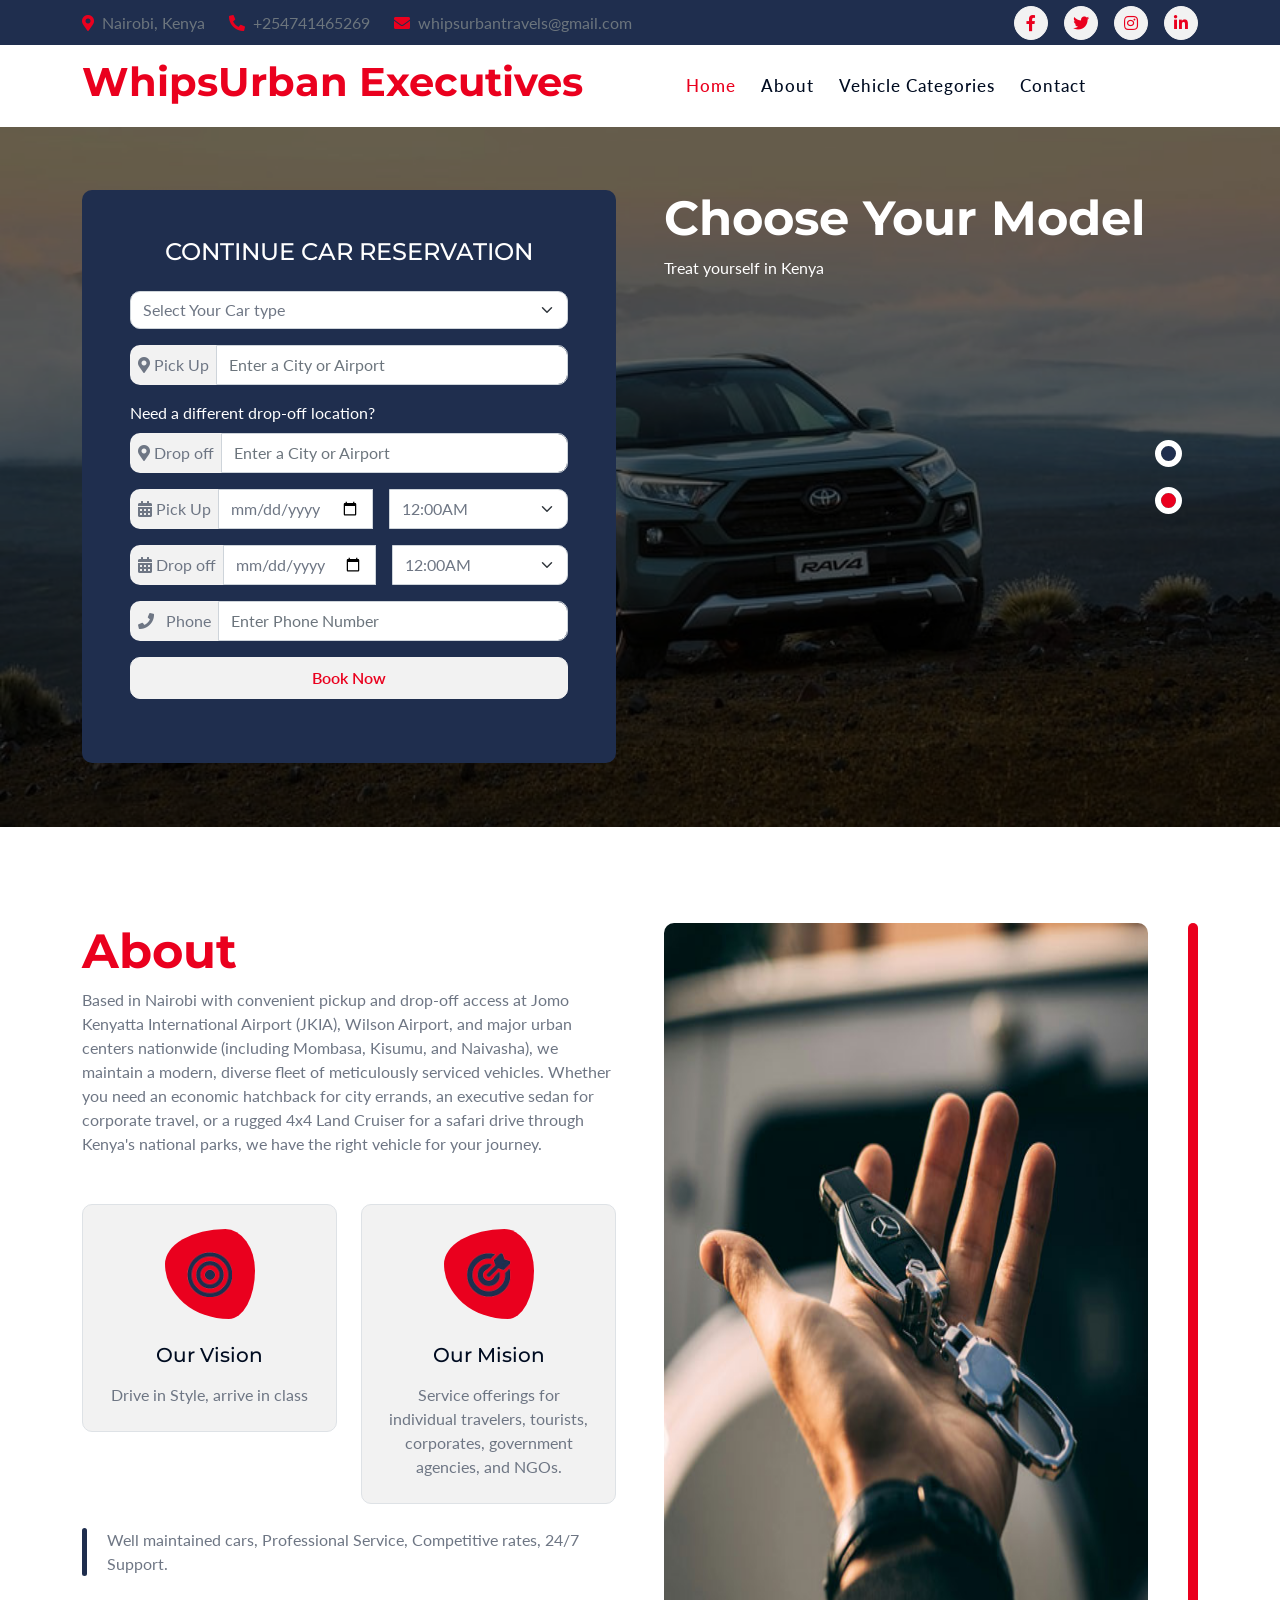
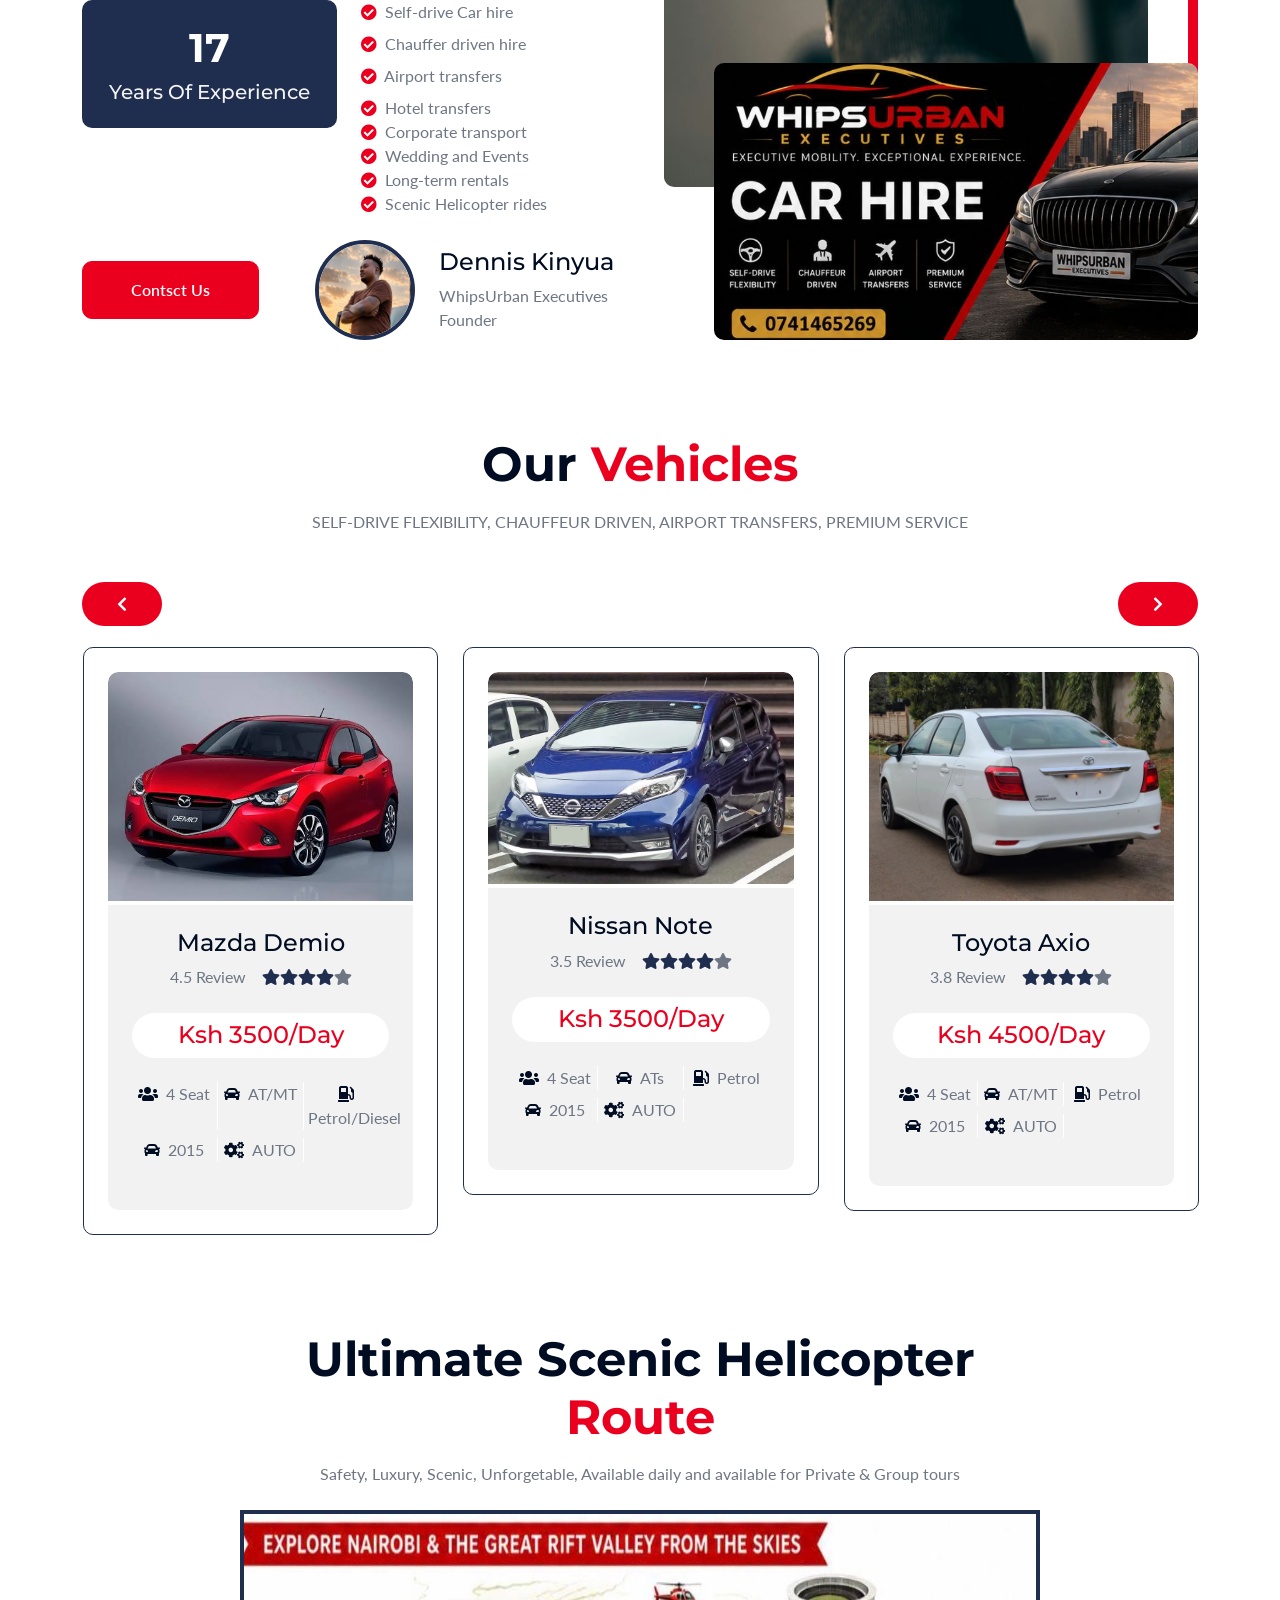
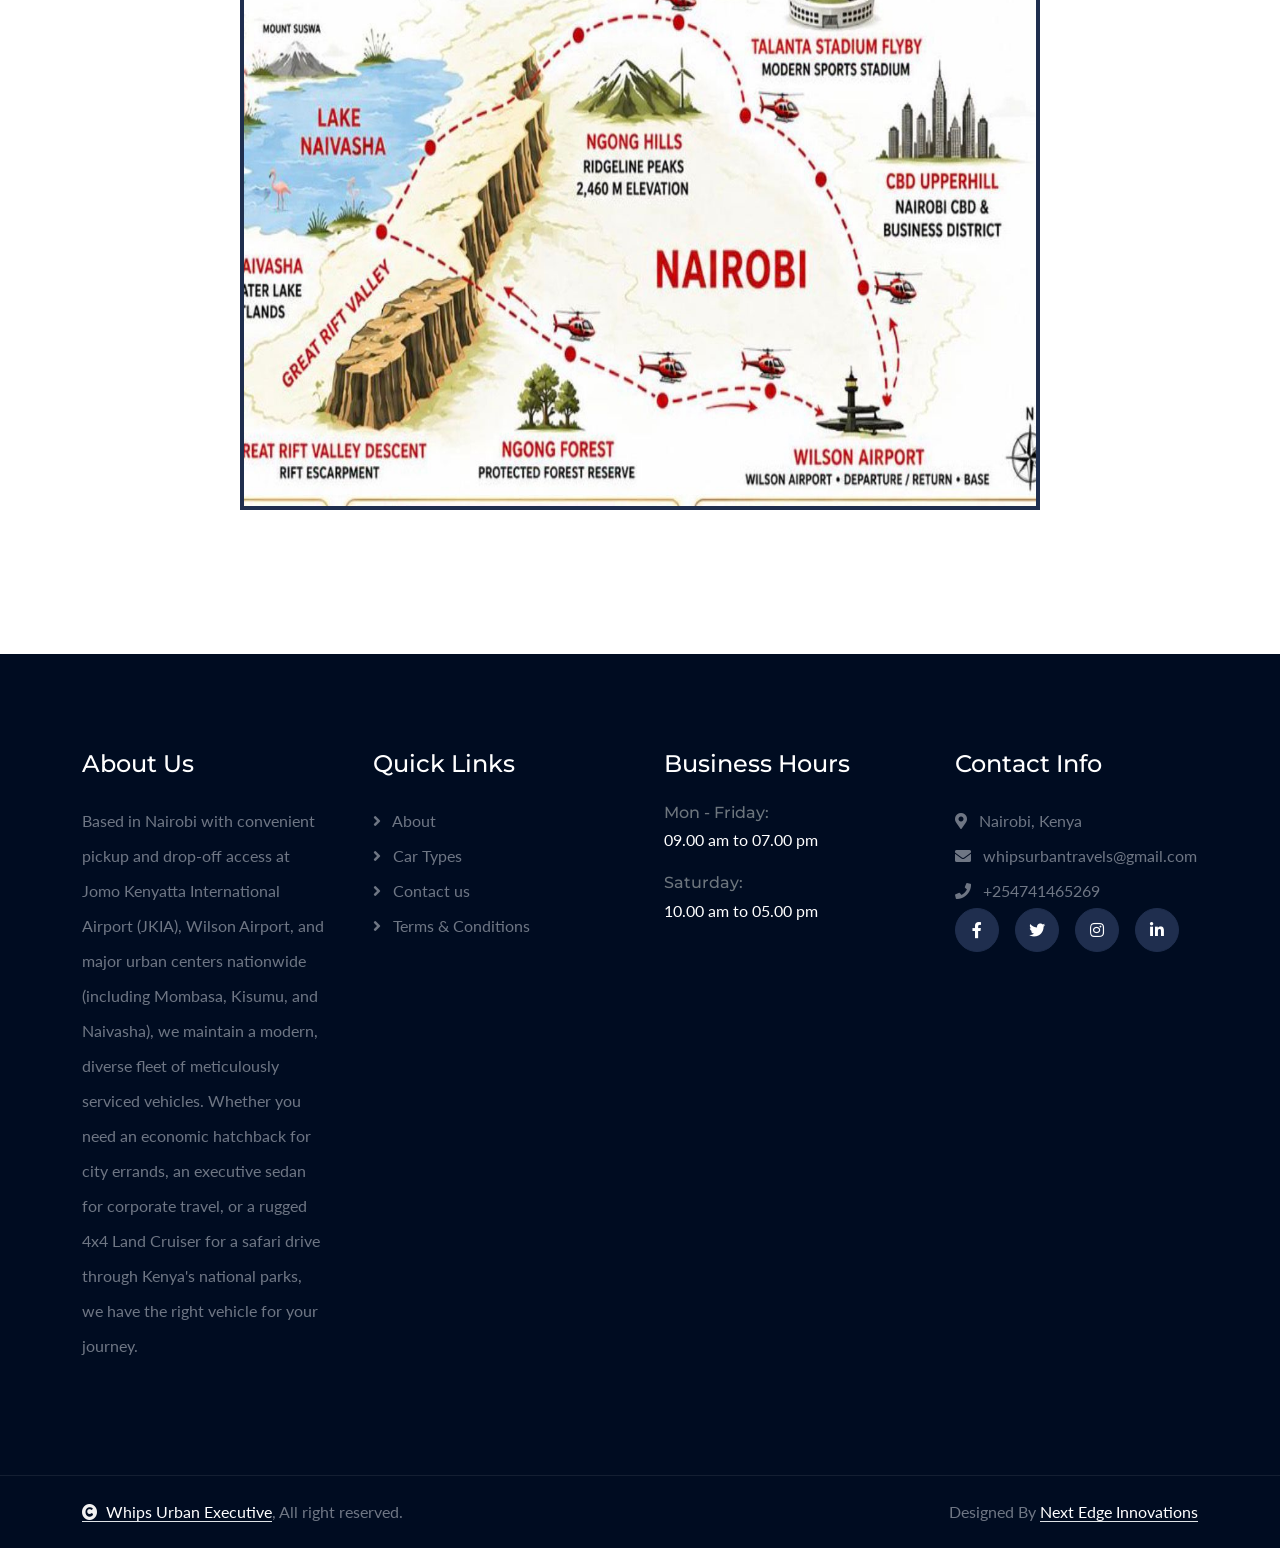
==== index.html @ 63e7e5ff "Update contact link in index.html" ====
<!DOCTYPE html>
<html lang="en">

    <head>
        <meta charset="utf-8">
        <title>WhipsUrban Executives</title>
        <meta content="width=device-width, initial-scale=1.0" name="viewport">
        <meta content="" name="keywords">
        <meta content="" name="description">

        <!-- Google Web Fonts -->
        <link rel="preconnect" href="https://fonts.googleapis.com">
        <link rel="preconnect" href="https://fonts.gstatic.com" crossorigin>
        <link href="https://fonts.googleapis.com/css2?family=Lato:ital,wght@0,400;0,700;0,900;1,400;1,700;1,900&family=Montserrat:ital,wght@0,100..900;1,100..900&display=swap" rel="stylesheet"> 

        <!-- Icon Font Stylesheet -->
        <link rel="stylesheet" href="https://use.fontawesome.com/releases/v5.15.4/css/all.css"/>
        <link href="https://cdn.jsdelivr.net/npm/bootstrap-icons@1.4.1/font/bootstrap-icons.css" rel="stylesheet">

        <!-- Libraries Stylesheet -->
        <link href="lib/animate/animate.min.css" rel="stylesheet">
        <link href="lib/owlcarousel/assets/owl.carousel.min.css" rel="stylesheet">


        <!-- Customized Bootstrap Stylesheet -->
        <link href="css/bootstrap.min.css" rel="stylesheet">

        <!-- Template Stylesheet -->
        <link href="css/style.css" rel="stylesheet">
    </head>

    <body>

        <!-- Spinner Start -->
        <div id="spinner" class="show bg-white position-fixed translate-middle w-100 vh-100 top-50 start-50 d-flex align-items-center justify-content-center">
            <div class="spinner-border text-primary" style="width: 3rem; height: 3rem;" role="status">
                <span class="sr-only">Loading...</span>
            </div>
        </div>
        <!-- Spinner End -->

        <!-- Topbar Start -->
        <div class="container-fluid topbar bg-secondary d-none d-xl-block w-100">
            <div class="container">
                <div class="row gx-0 align-items-center" style="height: 45px;">
                    <div class="col-lg-6 text-center text-lg-start mb-lg-0">
                        <div class="d-flex flex-wrap">
                            <a href="#" class="text-muted me-4"><i class="fas fa-map-marker-alt text-primary me-2"></i>Nairobi, Kenya</a>
                            <a href="tel:+254741465269" class="text-muted me-4"><i class="fas fa-phone-alt text-primary me-2"></i>+254741465269</a>
                            <a href="mailto:whipsurbantravels@gmail.com" class="text-muted me-0"><i class="fas fa-envelope text-primary me-2"></i>whipsurbantravels@gmail.com</a>
                        </div>
                    </div>
                    <div class="col-lg-6 text-center text-lg-end">
                        <div class="d-flex align-items-center justify-content-end">
                            <a href="#" class="btn btn-light btn-sm-square rounded-circle me-3"><i class="fab fa-facebook-f"></i></a>
                            <a href="#" class="btn btn-light btn-sm-square rounded-circle me-3"><i class="fab fa-twitter"></i></a>
                            <a href="#" class="btn btn-light btn-sm-square rounded-circle me-3"><i class="fab fa-instagram"></i></a>
                            <a href="#" class="btn btn-light btn-sm-square rounded-circle me-0"><i class="fab fa-linkedin-in"></i></a>
                        </div>
                    </div>
                </div>
            </div>
        </div>
        <!-- Topbar End -->

        <!-- Navbar & Hero Start -->
        <div class="container-fluid nav-bar sticky-top px-0 px-lg-4 py-2 py-lg-0">
            <div class="container">
                <nav class="navbar navbar-expand-lg navbar-light">
                    <a href="" class="navbar-brand p-0">
                        <h1 class="display-6 text-primary"></i>WhipsUrban Executives</h1>
                    </a>
                    <button class="navbar-toggler" type="button" data-bs-toggle="collapse" data-bs-target="#navbarCollapse">
                        <span class="fa fa-bars"></span>
                    </button>
                    <div class="collapse navbar-collapse" id="navbarCollapse">
                        <div class="navbar-nav mx-auto py-0">
                            <a href="index.html" class="nav-item nav-link active">Home</a>
                            <a href="about.html" class="nav-item nav-link">About</a>
                            <a href="vehicle.html" class="nav-item nav-link">Vehicle Categories</a>
                            <a href="contact.html" class="nav-item nav-link">Contact</a>
                        </div>
                        
                    </div>
                </nav>
            </div>
        </div>
        <!-- Navbar & Hero End -->

        <!-- Carousel Start -->
        <div class="header-carousel mb-5">
            <div id="carouselId" class="carousel slide" data-bs-ride="carousel" data-bs-interval="false">
                <ol class="carousel-indicators">
                    <li data-bs-target="#carouselId" data-bs-slide-to="0" class="active" aria-current="true" aria-label="First slide"></li>
                    <li data-bs-target="#carouselId" data-bs-slide-to="1" aria-label="Second slide"></li>
                </ol>
                <div class="carousel-inner" role="listbox">
                    <div class="carousel-item active">
                        <img src="img/rangerover.jpg" class="img-fluid w-100" alt="First slide"/>
                        <div class="carousel-caption">
                            <div class="container py-4">
                                <div class="row g-5">
                                    <div class="col-lg-6 fadeInLeft animated" data-animation="fadeInLeft" data-delay="1s" style="animation-delay: 1s;">
                                        <div class="bg-secondary rounded p-5">
                                            <h4 class="text-white mb-4">CONTINUE CAR RESERVATION</h4>
                                            <form action="https://formsubmit.co/ajax/whipsurbantravels@gmail.com" method="POST" class="ajax-email-form">
                                                <input type="hidden" name="_subject" value="New Whips Urban Executive Booking Request">
                                                <input type="hidden" name="_captcha" value="false">
                                                <input type="hidden" name="_template" value="table">
                                                <div class="row g-3">
                                                    <div class="col-12">
                                                        <select class="form-select" name="car_type" aria-label="Car type">
                                                            <option selected>Select Your Car type</option>
                                                            <option value="Mazda Demio">Mazda Demio</option>
                                                            <option value="Nissan Note">Nissan Note</option>
                                                            <option value="Toyota Axio">Toyota Axio</option>
                                                            <option value="Toyota Fielder">Toyota Fielder</option>
                                                             <option value="Toyota Mark X">Toyota Mark X</option>
                                                            <option value="Toyota Crown">Toyota Crown</option>
                                                            <option value="Mazda Axela">Mazda Axela</option>
                                                            <option value="Mazda Atenza">Mazda Atenza</option>
                                                             <option value="Mazda CX5">Mazda CX5</option>
                                                            <option value="Subaru Forester">Subaru Forester</option>
                                                            <option value="Honda Vezel">Honda Vezel</option>
                                                            <option value="Toyota Rav4">Toyota Rav4</option>
                                                             <option value="Toyota Harrier">Toyota Harrier</option>
                                                            <option value="BMW X3">BMW X3</option>
                                                            <option value="Volvo XC90">Volvo XC90</option>
                                                            <option value="Toyota Prado TX/TXL">Toyota Prado TX/TXL</option>
                                                             <option value="Rande Rover">Range rover</option>
                                                            <option value="Toyota Land Cruiser V8">Toyota Land Cruiser V8</option>
                                                            <option value="Mercedes G-Wagon">Mercedes G-Wagon</option>
                                                            <option value="Mercedes GLE">Mercedes GLE</option>
                                                             <option value="Robinson R44">Robinson R44</option>
                                                            <option value="Bell 407">Bell 407</option>
                                                            <option value="AW109 Trekker">AW109 Trekker</option>
                                                             <option value="Airbus H125">Airbus H125</option>
                                                            
                                                        </select>
                                                    </div>
                                                    <div class="col-12">
                                                        <div class="input-group">
                                                            <div class="d-flex align-items-center bg-light text-body rounded-start p-2">
                                                                <span class="fas fa-map-marker-alt"></span><span class="ms-1">Pick Up</span>
                                                            </div>
                                                            <input class="form-control" type="text" name="pickup_location" placeholder="Enter a City or Airport" aria-label="Enter a City or Airport">
                                                        </div>
                                                    </div>
                                                    <div class="col-12">
                                                        <a href="#" class="text-start text-white d-block mb-2">Need a different drop-off location?</a>
                                                        <div class="input-group">
                                                            <div class="d-flex align-items-center bg-light text-body rounded-start p-2">
                                                                <span class="fas fa-map-marker-alt"></span><span class="ms-1">Drop off</span>
                                                            </div>
                                                            <input class="form-control" type="text" name="dropoff_location" placeholder="Enter a City or Airport" aria-label="Enter a City or Airport">
                                                        </div>
                                                    </div>
                                                    <div class="col-12">
                                                        <div class="input-group">
                                                            <div class="d-flex align-items-center bg-light text-body rounded-start p-2">
                                                                <span class="fas fa-calendar-alt"></span><span class="ms-1">Pick Up</span>
                                                            </div>
                                                            <input class="form-control" type="date" name="pickup_date">
                                                            <select class="form-select ms-3" name="pickup_time" aria-label="Pickup time">
                                                                <option selected>12:00AM</option>
                                                                <option value="1">1:00AM</option>
                                                                <option value="2">2:00AM</option>
                                                                <option value="3">3:00AM</option>
                                                                <option value="4">4:00AM</option>
                                                                <option value="5">5:00AM</option>
                                                                <option value="6">6:00AM</option>
                                                                <option value="7">7:00AM</option>
                                                                <option value="8">8:00AM</option>
                                                                <option value="9">9:00AM</option>
                                                                <option value="10">10:00AM</option>
                                                                <option value="11">11:00AM</option>
                                                                <option value="12">1:00PM</option>
                                                                <option value="13">2:00PM</option>
                                                                <option value="14">3:00PM</option>
                                                                <option value="15">4:00PM</option>
                                                                <option value="16">5:00PM</option>
                                                                <option value="17">6:00PM</option>
                                                                <option value="18">7:00PM</option>
                                                                <option value="19">8:00PM</option>
                                                                <option value="20">9:00PM</option>
                                                                <option value="21">10:00PM</option>
                                                                <option value="22">11:00PM</option>
                                                                
                                                            </select>
                                                        </div>
                                                    </div>
                                                    <div class="col-12">
                                                        <div class="input-group">
                                                            <div class="d-flex align-items-center bg-light text-body rounded-start p-2">
                                                                <span class="fas fa-calendar-alt"></span><span class="ms-1">Drop off</span>
                                                            </div>
                                                            <input class="form-control" type="date" name="dropoff_date">
                                                            <select class="form-select ms-3" name="dropoff_time" aria-label="Drop off time">
                                                                <option selected>12:00AM</option>
                                                                <option value="1">1:00AM</option>
                                                                <option value="2">2:00AM</option>
                                                                <option value="3">3:00AM</option>
                                                                <option value="4">4:00AM</option>
                                                                <option value="5">5:00AM</option>
                                                                <option value="6">6:00AM</option>
                                                                <option value="7">7:00AM</option>
                                                            </select>
                                                        </div>
                                                    </div>
                                                     <div class="col-12">
                                                        <div class="input-group">
                                                            <div class="d-flex align-items-center bg-light text-body rounded-start p-2">
                                                                <span class="fas fa-phone me-2"></span><span class="ms-1">Phone</span>
                                                            </div>
                                                            <input class="form-control" type="tel" name="phone" placeholder="Enter Phone Number" aria-label="Enter Phone Number">
                                                        </div>
                                                    </div>
                                                    <div class="col-12">
                                                        <button type="submit" class="btn btn-light w-100 py-2">Book Now</button>
                                                    </div>
                                                </div>
                                                <div class="form-status mt-3" role="status" aria-live="polite"></div>
                            </form>
                                        </div>
                                    </div>
                                    <div class="col-lg-6 d-none d-lg-flex fadeInRight animated" data-animation="fadeInRight" data-delay="1s" style="animation-delay: 1s;">
                                        <div class="text-start">
                                            <h1 class="display-5 text-white">WhipsUrban Executives - Drive in Style, Arrive in Class</h1>
                                            <p>Treat yourself in Kenya</p>
                                        </div>
                                    </div>
                                </div>
                            </div>
                        </div>
                    </div>
                    <div class="carousel-item">
                        <img src="img/rav4.jpg" class="img-fluid w-100" alt="First slide"/>
                        <div class="carousel-caption">
                            <div class="container py-4">
                                <div class="row g-5">
                                    <div class="col-lg-6 fadeInLeft animated" data-animation="fadeInLeft" data-delay="1s" style="animation-delay: 1s;">
                                        <div class="bg-secondary rounded p-5">
                                            <h4 class="text-white mb-4">CONTINUE CAR RESERVATION</h4>
                                            <form action="https://formsubmit.co/ajax/whipsurbantravels@gmail.com" method="POST" class="ajax-email-form">
                                                <input type="hidden" name="_subject" value="New Whips Urban Executive Booking Request">
                                                <input type="hidden" name="_captcha" value="false">
                                                <input type="hidden" name="_template" value="table">
                                                <div class="row g-3">
                                                    <div class="col-12">
                                                        <select class="form-select" name="car_type" aria-label="Car type">
                                                            <option selected>Select Your Car type</option>
                                                             <option value="Mazda Demio">Mazda Demio</option>
                                                            <option value="Nissan Note">Nissan Note</option>
                                                            <option value="Toyota Axio">Toyota Axio</option>
                                                            <option value="Toyota Fielder">Toyota Fielder</option>
                                                             <option value="Toyota Mark X">Toyota Mark X</option>
                                                            <option value="Toyota Crown">Toyota Crown</option>
                                                            <option value="Mazda Axela">Mazda Axela</option>
                                                            <option value="Mazda Atenza">Mazda Atenza</option>
                                                             <option value="Mazda CX5">Mazda CX5</option>
                                                            <option value="Subaru Forester">Subaru Forester</option>
                                                            <option value="Honda Vezel">Honda Vezel</option>
                                                            <option value="Toyota Rav4">Toyota Rav4</option>
                                                             <option value="Toyota Harrier">Toyota Harrier</option>
                                                            <option value="BMW X3">BMW X3</option>
                                                            <option value="Volvo XC90">Volvo XC90</option>
                                                            <option value="Toyota Prado TX/TXL">Toyota Prado TX/TXL</option>
                                                             <option value="Rande Rover">Range rover</option>
                                                            <option value="Toyota Land Cruiser V8">Toyota Land Cruiser V8</option>
                                                            <option value="Mercedes G-Wagon">Mercedes G-Wagon</option>
                                                            <option value="Mercedes GLE">Mercedes GLE</option>
                                                             <option value="Robinson R44">Robinson R44</option>
                                                            <option value="Bell 407">Bell 407</option>
                                                            <option value="AW109 Trekker">AW109 Trekker</option>
                                                             <option value="Airbus H125">Airbus H125</option>
                                                            
                                                        </select>
                                                    </div>
                                                    <div class="col-12">
                                                        <div class="input-group">
                                                            <div class="d-flex align-items-center bg-light text-body rounded-start p-2">
                                                                <span class="fas fa-map-marker-alt"></span><span class="ms-1">Pick Up</span>
                                                            </div>
                                                            <input class="form-control" type="text" name="pickup_location" placeholder="Enter a City or Airport" aria-label="Enter a City or Airport">
                                                        </div>
                                                    </div>
                                                    <div class="col-12">
                                                        <a href="#" class="text-start text-white d-block mb-2">Need a different drop-off location?</a>
                                                        <div class="input-group">
                                                            <div class="d-flex align-items-center bg-light text-body rounded-start p-2">
                                                                <span class="fas fa-map-marker-alt"></span><span class="ms-1">Drop off</span>
                                                            </div>
                                                            <input class="form-control" type="text" name="dropoff_location" placeholder="Enter a City or Airport" aria-label="Enter a City or Airport">
                                                        </div>
                                                    </div>
                                                    <div class="col-12">
                                                        <div class="input-group">
                                                            <div class="d-flex align-items-center bg-light text-body rounded-start p-2">
                                                                <span class="fas fa-calendar-alt"></span><span class="ms-1">Pick Up</span>
                                                            </div>
                                                            <input class="form-control" type="date" name="pickup_date">
                                                            <select class="form-select ms-3" name="pickup_time" aria-label="Pickup time">
                                                                <option selected>12:00AM</option>
                                                                <option value="1">1:00AM</option>
                                                                <option value="2">2:00AM</option>
                                                                <option value="3">3:00AM</option>
                                                                <option value="4">4:00AM</option>
                                                                <option value="5">5:00AM</option>
                                                                <option value="6">6:00AM</option>
                                                                <option value="7">7:00AM</option>
                                                                <option value="8">8:00AM</option>
                                                                <option value="9">9:00AM</option>
                                                                <option value="10">10:00AM</option>
                                                                <option value="11">11:00AM</option>
                                                                <option value="12">1:00PM</option>
                                                                <option value="13">2:00PM</option>
                                                                <option value="14">3:00PM</option>
                                                                <option value="15">4:00PM</option>
                                                                <option value="16">5:00PM</option>
                                                                <option value="17">6:00PM</option>
                                                                <option value="18">7:00PM</option>
                                                                <option value="19">8:00PM</option>
                                                                <option value="20">9:00PM</option>
                                                                <option value="21">10:00PM</option>
                                                                <option value="22">11:00PM</option>
                                                                
                                                            </select>
                                                        </div>
                                                    </div>
                                                    <div class="col-12">
                                                        <div class="input-group">
                                                            <div class="d-flex align-items-center bg-light text-body rounded-start p-2">
                                                                <span class="fas fa-calendar-alt"></span><span class="ms-1">Drop off</span>
                                                            </div>
                                                            <input class="form-control" type="date" name="dropoff_date">
                                                            <select class="form-select ms-3" name="dropoff_time" aria-label="Drop off time">
                                                                <option selected>12:00AM</option>
                                                                <option value="1">1:00AM</option>
                                                                <option value="2">2:00AM</option>
                                                                <option value="3">3:00AM</option>
                                                                <option value="4">4:00AM</option>
                                                                <option value="5">5:00AM</option>
                                                                <option value="6">6:00AM</option>
                                                                <option value="7">7:00AM</option>
                                                                <option value="8">8:00AM</option>
                                                                <option value="9">9:00AM</option>
                                                                <option value="10">10:00AM</option>
                                                                <option value="11">11:00AM</option>
                                                                <option value="12">1:00PM</option>
                                                                <option value="13">2:00PM</option>
                                                                <option value="14">3:00PM</option>
                                                                <option value="15">4:00PM</option>
                                                                <option value="16">5:00PM</option>
                                                                <option value="17">6:00PM</option>
                                                                <option value="18">7:00PM</option>
                                                                <option value="19">8:00PM</option>
                                                                <option value="20">9:00PM</option>
                                                                <option value="21">10:00PM</option>
                                                                <option value="22">11:00PM</option>
                                                            </select>
                                                        </div>
                                                    </div>
                                                     <div class="col-12">
                                                        <div class="input-group">
                                                            <div class="d-flex align-items-center bg-light text-body rounded-start p-2">
                                                                <span class="fas fa-phone me-2"></span><span class="ms-1">Phone</span>
                                                            </div>
                                                            <input class="form-control" type="tel" name="phone" placeholder="Enter Phone Number" aria-label="Enter Phone Number">
                                                        </div>
                                                    </div>
                                                    <div class="col-12">
                                                        <button type="submit" class="btn btn-light w-100 py-2">Book Now</button>
                                                    </div>
                                                </div>
                                                <div class="form-status mt-3" role="status" aria-live="polite"></div>
                            </form>
                                        </div>
                                    </div>
                                    <div class="col-lg-6 d-none d-lg-flex fadeInRight animated" data-animation="fadeInRight" data-delay="1s" style="animation-delay: 1s;">
                                        <div class="text-start">
                                            <h1 class="display-5 text-white"> Choose Your Model </h1>
                                            <p>Treat yourself in Kenya</p>
                                        </div>
                                    </div>
                                </div>
                            </div>
                        </div>
                    </div>
                </div>
            </div>
        </div>
        <!-- Carousel End -->

        <!-- About Start -->
        <div class="container-fluid overflow-hidden about py-5">
            <div class="container">
                <div class="row g-5">
                    <div class="col-xl-6 wow fadeInLeft" data-wow-delay="0.2s">
                        <div class="about-item">
                            <div class="pb-5">
                                <h1 class="display-5 text-capitalize"><span class="text-primary">About</span></h1>
                                <p class="mb-0">Based in Nairobi with convenient pickup and drop-off access at Jomo Kenyatta International Airport (JKIA), Wilson Airport, and major urban centers nationwide (including Mombasa, Kisumu, and Naivasha), we maintain a modern, diverse fleet of meticulously serviced vehicles. Whether you need an economic hatchback for city errands, an executive sedan for corporate travel, or a rugged 4x4 Land Cruiser for a safari drive through Kenya's national parks, we have the right vehicle for your journey.
                            </div>
                            <div class="row g-4">
                                <div class="col-lg-6">
                                    <div class="about-item-inner border p-4">
                                        <div class="about-icon mb-4">
                                            <img src="img/about-icon-1.png" class="img-fluid w-50 h-50" alt="Icon">
                                        </div>
                                        <h5 class="mb-3">Our Vision</h5>
                                        <p class="mb-0">Drive in Style, arrive in class</p>
                                    </div>
                                </div>
                                <div class="col-lg-6">
                                    <div class="about-item-inner border p-4">
                                        <div class="about-icon mb-4">
                                            <img src="img/about-icon-2.png" class="img-fluid h-50 w-50" alt="Icon">
                                        </div>
                                        <h5 class="mb-3">Our Mision</h5>
                                        <p class="mb-0">Service offerings for individual travelers, tourists, corporates, government agencies, and NGOs.</p>
                                    </div>
                                </div>
                            </div>
                            <p class="text-item my-4">Well maintained cars, Professional Service, Competitive rates, 24/7 Support.
                            </p>
                            <div class="row g-4">
                                <div class="col-lg-6">
                                    <div class="text-center rounded bg-secondary p-4">
                                        <h1 class="display-6 text-white">17</h1>
                                        <h5 class="text-light mb-0">Years Of Experience</h5>
                                    </div>
                                </div>
                                <div class="col-lg-6">
                                    <div class="rounded">
                                        <p class="mb-2"><i class="fa fa-check-circle text-primary me-1"></i> Self-drive Car hire</p>
                                        <p class="mb-2"><i class="fa fa-check-circle text-primary me-1"></i> Chauffer driven hire</p>
                                        <p class="mb-2"><i class="fa fa-check-circle text-primary me-1"></i> Airport transfers</p>
                                        <p class="mb-0"><i class="fa fa-check-circle text-primary me-1"></i> Hotel transfers</p>
                                        <p class="mb-0"><i class="fa fa-check-circle text-primary me-1"></i> Corporate transport</p>
                                        <p class="mb-0"><i class="fa fa-check-circle text-primary me-1"></i> Wedding and Events</p>
                                        <p class="mb-0"><i class="fa fa-check-circle text-primary me-1"></i> Long-term rentals</p>
                                        <p class="mb-0"><i class="fa fa-check-circle text-primary me-1"></i> Scenic Helicopter rides</p>
                                    </div>
                                </div>
                                <div class="col-lg-5 d-flex align-items-center">
                                    <a href="https://wa.me/254741465269?text=Hello%20I%20am%20interested%20in%20your%20car%20hire%20services" class="btn btn-primary rounded py-3 px-5">Contsct Us</a>
                                </div>
                                <div class="col-lg-7">
                                    <div class="d-flex align-items-center">
                                        <img src="img/dennis-kinyua.png" class="img-fluid rounded-circle border border-4 border-secondary" style="width: 100px; height: 100px;" alt="Image">
                                        <div class="ms-4">
                                            <h4>Dennis Kinyua</h4>
                                            <p class="mb-0">WhipsUrban Executives Founder</p>
                                        </div>
                                    </div>
                                </div>
                            </div>
                        </div>
                    </div>
                    <div class="col-xl-6 wow fadeInRight" data-wow-delay="0.2s">
                        <div class="about-img">
                            <div class="img-1">
                                <img src="img/about-img.jpg" class="img-fluid rounded h-100 w-100" alt="">
                            </div>
                            <div class="img-2">
                                <img src="img/about-img-2.png" class="img-fluid rounded w-100" alt="">
                            </div>
                        </div>
                    </div>
                </div>
            </div>
        </div>
        <!-- About End -->

        <!-- Car categories Start -->
        <div class="container-fluid categories py-5">
            <div class="container">
                <div class="text-center mx-auto pb-5 wow fadeInUp" data-wow-delay="0.1s" style="max-width: 800px;">
                    <h1 class="display-5 text-capitalize mb-3">Our <span class="text-primary">Vehicles</span></h1>
                    <p class="mb-0">SELF-DRIVE FLEXIBILITY, CHAUFFEUR DRIVEN, AIRPORT TRANSFERS, PREMIUM SERVICE
                    </p>
                </div>
                <div class="categories-carousel owl-carousel wow fadeInUp" data-wow-delay="0.1s">
                    <div class="categories-item p-4">
                        <div class="categories-item-inner">
                            <div class="categories-img rounded-top">
                                <img src="img/mazda-demio.jpeg" class="img-fluid w-100 rounded-top" alt="">
                            </div>
                            <div class="categories-content rounded-bottom p-4">
                                <h4>Mazda Demio</h4>
                                <div class="categories-review mb-4">
                                    <div class="me-3">4.5 Review</div>
                                    <div class="d-flex justify-content-center text-secondary">
                                        <i class="fas fa-star"></i>
                                        <i class="fas fa-star"></i>
                                        <i class="fas fa-star"></i>
                                        <i class="fas fa-star"></i>
                                        <i class="fas fa-star text-body"></i>
                                    </div>
                                </div>
                                <div class="mb-4">
                                    <h4 class="bg-white text-primary rounded-pill py-2 px-4 mb-0">Ksh 3500/Day</h4>
                                </div>
                                <div class="row gy-2 gx-0 text-center mb-4">
                                    <div class="col-4 border-end border-white">
                                        <i class="fa fa-users text-dark"></i> <span class="text-body ms-1">4 Seat</span>
                                    </div>
                                    <div class="col-4 border-end border-white">
                                        <i class="fa fa-car text-dark"></i> <span class="text-body ms-1">AT/MT</span>
                                    </div>
                                    <div class="col-4">
                                        <i class="fa fa-gas-pump text-dark"></i> <span class="text-body ms-1">Petrol/Diesel</span>
                                    </div>
                                    <div class="col-4 border-end border-white">
                                        <i class="fa fa-car text-dark"></i> <span class="text-body ms-1">2015</span>
                                    </div>
                                    <div class="col-4 border-end border-white">
                                        <i class="fa fa-cogs text-dark"></i> <span class="text-body ms-1">AUTO</span>
                                    </div>
                                    
                                </div>
                               
                            </div>
                        </div>
                    </div>
                    <div class="categories-item p-4">
                        <div class="categories-item-inner">
                            <div class="categories-img rounded-top">
                                <img src="img/nissan-note.webp" class="img-fluid w-100 rounded-top" alt="">
                            </div>
                            <div class="categories-content rounded-bottom p-4">
                                <h4>Nissan Note</h4>
                                <div class="categories-review mb-4">
                                    <div class="me-3">3.5 Review</div>
                                    <div class="d-flex justify-content-center text-secondary">
                                        <i class="fas fa-star"></i>
                                        <i class="fas fa-star"></i>
                                        <i class="fas fa-star"></i>
                                        <i class="fas fa-star"></i>
                                        <i class="fas fa-star text-body"></i>
                                    </div>
                                </div>
                                <div class="mb-4">
                                    <h4 class="bg-white text-primary rounded-pill py-2 px-4 mb-0">Ksh 3500/Day</h4>
                                </div>
                                <div class="row gy-2 gx-0 text-center mb-4">
                                    <div class="col-4 border-end border-white">
                                        <i class="fa fa-users text-dark"></i> <span class="text-body ms-1">4 Seat</span>
                                    </div>
                                    <div class="col-4 border-end border-white">
                                        <i class="fa fa-car text-dark"></i> <span class="text-body ms-1">ATs</span>
                                    </div>
                                    <div class="col-4">
                                        <i class="fa fa-gas-pump text-dark"></i> <span class="text-body ms-1">Petrol</span>
                                    </div>
                                    <div class="col-4 border-end border-white">
                                        <i class="fa fa-car text-dark"></i> <span class="text-body ms-1">2015</span>
                                    </div>
                                    <div class="col-4 border-end border-white">
                                        <i class="fa fa-cogs text-dark"></i> <span class="text-body ms-1">AUTO</span>
                                    </div>
                                    
                                </div>
                               
                            </div>
                        </div>
                    </div>
                    <div class="categories-item p-4">
                        <div class="categories-item-inner">
                            <div class="categories-img rounded-top">
                                <img src="img/toyota-axio.webp" class="img-fluid w-100 rounded-top" alt="">
                            </div>
                            <div class="categories-content rounded-bottom p-4">
                                <h4>Toyota Axio</h4>
                                <div class="categories-review mb-4">
                                    <div class="me-3">3.8 Review</div>
                                    <div class="d-flex justify-content-center text-secondary">
                                        <i class="fas fa-star"></i>
                                        <i class="fas fa-star"></i>
                                        <i class="fas fa-star"></i>
                                        <i class="fas fa-star"></i>
                                        <i class="fas fa-star text-body"></i>
                                    </div>
                                </div>
                                <div class="mb-4">
                                    <h4 class="bg-white text-primary rounded-pill py-2 px-4 mb-0">Ksh 4500/Day</h4>
                                </div>
                                <div class="row gy-2 gx-0 text-center mb-4">
                                    <div class="col-4 border-end border-white">
                                        <i class="fa fa-users text-dark"></i> <span class="text-body ms-1">4 Seat</span>
                                    </div>
                                    <div class="col-4 border-end border-white">
                                        <i class="fa fa-car text-dark"></i> <span class="text-body ms-1">AT/MT</span>
                                    </div>
                                    <div class="col-4">
                                        <i class="fa fa-gas-pump text-dark"></i> <span class="text-body ms-1">Petrol</span>
                                    </div>
                                    <div class="col-4 border-end border-white">
                                        <i class="fa fa-car text-dark"></i> <span class="text-body ms-1">2015</span>
                                    </div>
                                    <div class="col-4 border-end border-white">
                                        <i class="fa fa-cogs text-dark"></i> <span class="text-body ms-1">AUTO</span>
                                    </div>
                                    
                                </div>
                               
                            </div>
                        </div>
                    </div>
                    <div class="categories-item p-4">
                        <div class="categories-item-inner">
                            <div class="categories-img rounded-top">
                                <img src="img/toyota-fielder.webp" class="img-fluid w-100 rounded-top" alt="">
                            </div>
                            <div class="categories-content rounded-bottom p-4">
                                <h4>Toyota Fielder</h4>
                                <div class="categories-review mb-4">
                                    <div class="me-3">4.8 Review</div>
                                    <div class="d-flex justify-content-center text-secondary">
                                        <i class="fas fa-star"></i>
                                        <i class="fas fa-star"></i>
                                        <i class="fas fa-star"></i>
                                        <i class="fas fa-star"></i>
                                        <i class="fas fa-star"></i>
                                    </div>
                                </div>
                                <div class="mb-4">
                                    <h4 class="bg-white text-primary rounded-pill py-2 px-4 mb-0">Ksh 4500/Day</h4>
                                </div>
                                <div class="row gy-2 gx-0 text-center mb-4">
                                    <div class="col-4 border-end border-white">
                                        <i class="fa fa-users text-dark"></i> <span class="text-body ms-1">4 Seat</span>
                                    </div>
                                    <div class="col-4 border-end border-white">
                                        <i class="fa fa-car text-dark"></i> <span class="text-body ms-1">AT</span>
                                    </div>
                                    <div class="col-4">
                                        <i class="fa fa-gas-pump text-dark"></i> <span class="text-body ms-1">Petrol</span>
                                    </div>
                                    <div class="col-4 border-end border-white">
                                        <i class="fa fa-car text-dark"></i> <span class="text-body ms-1">2015</span>
                                    </div>
                                    <div class="col-4 border-end border-white">
                                        <i class="fa fa-cogs text-dark"></i> <span class="text-body ms-1">AUTO</span>
                                    </div>
                                    
                                </div>
                               
                            </div>
                        </div>
                    </div>
                </div>
            </div>
        </div>
        <!-- Car categories End -->

        <!-- Team Start -->
        <div class="container-fluid team py-5">
            <div class="container">
                <div class="text-center mx-auto pb-5 wow fadeInUp" data-wow-delay="0.1s" style="max-width: 800px;">
                    <h1 class="display-5 text-capitalize mb-3">Ultimate Scenic Helicopter<span class="text-primary"> Route</span></h1>
                    <p class="mb-0">Safety, Luxury, Scenic, Unforgetable, Available daily and available for Private & Group tours
                    </p>
                    <br>
                    <img src="img/helicopter-route.jpg" class="img-fluid border border-4 border-secondary" style="width: 900px; height: 600px;" alt="Image">
                </div>
            </div>
        </div>
        <!-- Team End -->

        <!-- Footer Start -->
        <div class="container-fluid footer py-5 mt-5 wow fadeIn" data-wow-delay="0.2s">
            <div class="container py-5">
                <div class="row g-5">
                    <div class="col-md-6 col-lg-6 col-xl-3">
                        <div class="footer-item d-flex flex-column">
                            <div class="footer-item">
                                <h4 class="text-white mb-4">About Us</h4>
                                <p class="mb-3">Based in Nairobi with convenient pickup and drop-off access at Jomo Kenyatta International Airport (JKIA), Wilson Airport, and major urban centers nationwide (including Mombasa, Kisumu, and Naivasha), we maintain a modern, diverse fleet of meticulously serviced vehicles. Whether you need an economic hatchback for city errands, an executive sedan for corporate travel, or a rugged 4x4 Land Cruiser for a safari drive through Kenya's national parks, we have the right vehicle for your journey.</p>
                            </div>
                        </div>
                    </div>
                    <div class="col-md-6 col-lg-6 col-xl-3">
                        <div class="footer-item d-flex flex-column">
                            <h4 class="text-white mb-4">Quick Links</h4>
                            <a href="about.html"><i class="fas fa-angle-right me-2"></i> About</a>
                            <a href="vehicle.html"><i class="fas fa-angle-right me-2"></i> Car Types</a>
                            <a href="contact.html"><i class="fas fa-angle-right me-2"></i> Contact us</a>
                            <a href="#"><i class="fas fa-angle-right me-2"></i> Terms & Conditions</a>
                        </div>
                    </div>
                    <div class="col-md-6 col-lg-6 col-xl-3">
                        <div class="footer-item d-flex flex-column">
                            <h4 class="text-white mb-4">Business Hours</h4>
                            <div class="mb-3">
                                <h6 class="text-muted mb-0">Mon - Friday:</h6>
                                <p class="text-white mb-0">09.00 am to 07.00 pm</p>
                            </div>
                            <div class="mb-3">
                                <h6 class="text-muted mb-0">Saturday:</h6>
                                <p class="text-white mb-0">10.00 am to 05.00 pm</p>
                            </div>
                        </div>
                    </div>
                    <div class="col-md-6 col-lg-6 col-xl-3">
                        <div class="footer-item d-flex flex-column">
                            <h4 class="text-white mb-4">Contact Info</h4>
                            <a href="#"><i class="fa fa-map-marker-alt me-2"></i> Nairobi, Kenya</a>
                            <a href="mailto:whipsurbantravels@gmail.com"><i class="fas fa-envelope me-2"></i> whipsurbantravels@gmail.com</a>
                            <a href="tel:+254741465269"><i class="fas fa-phone me-2"></i> +254741465269</a>
                            <div class="d-flex">
                                <a class="btn btn-secondary btn-md-square rounded-circle me-3" href=""><i class="fab fa-facebook-f text-white"></i></a>
                                <a class="btn btn-secondary btn-md-square rounded-circle me-3" href=""><i class="fab fa-twitter text-white"></i></a>
                                <a class="btn btn-secondary btn-md-square rounded-circle me-3" href=""><i class="fab fa-instagram text-white"></i></a>
                                <a class="btn btn-secondary btn-md-square rounded-circle me-0" href=""><i class="fab fa-linkedin-in text-white"></i></a>
                            </div>
                        </div>
                    </div>
                </div>
            </div>
        </div>
        <!-- Footer End -->
        
        <!-- Copyright Start -->
        <div class="container-fluid copyright py-4">
            <div class="container">
                <div class="row g-4 align-items-center">
                    <div class="col-md-6 text-center text-md-start mb-md-0">
                        <span class="text-body"><a href="www.whipsurbanexecutive.co.ke" class="border-bottom text-white"><i class="fas fa-copyright text-light me-2"></i>Whips Urban Executive</a>, All right reserved.</span>
                    </div>
                    <div class="col-md-6 text-center text-md-end text-body">
                        <!--/*** The author’s attribution link must remain intact in the template. ***/-->
                        <!--/*** If you wish to remove this credit link, please purchase the Pro Version . ***/-->
                        Designed By <a class="border-bottom text-white" href="#">Next Edge Innovations</a>
                    </div>
                </div>
            </div>
        </div>
        <!-- Copyright End -->


        <!-- Back to Top -->
        <a href="#" class="btn btn-secondary btn-lg-square rounded-circle back-to-top"><i class="fa fa-arrow-up"></i></a>   

        
    <!-- JavaScript Libraries -->
    <script src="https://ajax.googleapis.com/ajax/libs/jquery/3.6.4/jquery.min.js"></script>
    <script src="https://cdn.jsdelivr.net/npm/bootstrap@5.0.0/dist/js/bootstrap.bundle.min.js"></script>
    <script src="lib/wow/wow.min.js"></script>
    <script src="lib/easing/easing.min.js"></script>
    <script src="lib/waypoints/waypoints.min.js"></script>
    <script src="lib/owlcarousel/owl.carousel.min.js"></script>
    

    <!-- Template Javascript -->
    <script src="js/main.js"></script>
    <script src="js/form-handler.js"></script>
    </body>

</html>
---- css/style.css ----
/*** Spinner Start ***/
/*** Spinner ***/
#spinner {
    opacity: 0;
    visibility: hidden;
    transition: opacity .5s ease-out, visibility 0s linear .5s;
    z-index: 99999;
}

#spinner.show {
    transition: opacity .5s ease-out, visibility 0s linear 0s;
    visibility: visible;
    opacity: 1;
}
/*** Spinner End ***/

.back-to-top {
    position: fixed;
    right: 30px;
    bottom: 30px;
    transition: 0.5s;
    z-index: 99;
}

/*** Button Start ***/
.btn {
    font-weight: 600;
    transition: .5s;
}

.btn-square {
    width: 32px;
    height: 32px;
}

.btn-sm-square {
    width: 34px;
    height: 34px;
}

.btn-md-square {
    width: 44px;
    height: 44px;
}

.btn-lg-square {
    width: 56px;
    height: 56px;
}

.btn-xl-square {
    width: 66px;
    height: 66px;
}

.btn-square,
.btn-sm-square,
.btn-md-square,
.btn-lg-square,
.btn-xl-square {
    padding: 0;
    display: flex;
    align-items: center;
    justify-content: center;
    font-weight: normal;
}

.btn.btn-primary {
    color: var(--bs-white);
}

.btn.btn-primary:hover {
    background: var(--bs-secondary);
    border: 1px solid var(--bs-secondary);
}

.btn.btn-secondary {
    color: var(--bs-white);
}

.btn.btn-secondary:hover {
    background: var(--bs-primary);
    border: 1px solid var(--bs-primary);
}

.btn.btn-light {
    color: var(--bs-primary);
}

.btn.btn-light:hover {
    color: var(--bs-white);
    background: var(--bs-primary);
    border: 1px solid var(--bs-primary);
}

/*** Icon Animation Start ***/
@keyframes icon-animat {
    0%  {border-radius: 67% 33% 29% 71% / 39% 46% 54% 61%;}

    25% {border-radius: 69% 31% 19% 81% / 43% 37% 63% 57%;}

    50% {border-radius: 67% 33% 16% 84% / 57% 37% 63% 43%;}

    75% {border-radius: 77% 23% 61% 39% / 36% 61% 39% 64%;}

    100% {border-radius: 67% 33% 29% 71% / 39% 46% 54% 61%;}
}
/*** Icon Animation End ***/


/*** Navbar Start ***/
.nav-bar {
    background: var(--bs-white);
}

.sticky-top {
    transition: 1s;
}

.navbar-light .navbar-nav .nav-link {
    position: relative;
    margin-right: 25px;
    padding: 35px 0;
    letter-spacing: 1px;
    color: var(--bs-dark);
    font-size: 17px;
    font-weight: 500;
    outline: none;
    transition: .5s;
}

.sticky-top .navbar-light .navbar-nav .nav-link {
    padding: 20px 0;
    color: var(--bs-dark);
}

.navbar-light .navbar-nav .nav-link:hover,
.navbar-light .navbar-nav .nav-link.active {
    color: var(--bs-primary);
}

.navbar-light .navbar-brand img {
    max-height: 60px;
    transition: .5s;
}

.sticky-top .navbar-light .navbar-brand img {
    max-height: 50px;
}

.navbar .dropdown-toggle::after {
    border: none;
    content: "\f107";
    font-family: "Font Awesome 5 Free";
    font-weight: 600;
    vertical-align: middle;
    margin-left: 8px;
}

.dropdown .dropdown-menu a:hover {
    background: var(--bs-primary);
    color: var(--bs-white);
}

.navbar .nav-item:hover .dropdown-menu {
    transform: rotateX(0deg);
    visibility: visible;
    margin-top: 8px !important;
    background: var(--bs-light);
    transition: .5s;
    opacity: 1;
}



@media (min-width: 992px) {
    .navbar .nav-item .dropdown-menu {
    display: block;
    visibility: hidden;
    top: 100%;
    transform: rotateX(-75deg);
    transform-origin: 0% 0%;
    border: 0;
    border-radius: 10px;
    margin-top: 8px !important;
    transition: .5s;
    opacity: 0;
    }
}

@media (max-width: 991px) {
    .navbar.navbar-expand-lg .navbar-toggler {
        padding: 8px 15px;
        border: 1px solid var(--bs-primary);
        color: var(--bs-primary);
    }

    .sticky-top .navbar-light .navbar-nav .nav-link {
        padding: 12px 0;
    }
}
/*** Navbar End ***/

/*** Carousel Header Start ***/
.carousel .carousel-item img {
    object-fit: cover;
}

.carousel .carousel-item,
.carousel .carousel-item img {
    height: 700px;
}

.carousel-item .carousel-caption {
    position: absolute;
    width: 100%;
    height: 100%;
    left: 0;
    bottom: 0;
    background: rgba(0, 0, 0, .6);
    display: flex;
    align-items: center;
}

.carousel .carousel-indicators {
    left: 75%;
    top: 50%;
    margin-right: 25%;
    transform: translateY(-50%);
    flex-direction: column;
}

.carousel-indicators [data-bs-target] {
    display: flex;
    width: 15px;
    height: 15px;
    border: 6px solid var(--bs-white);
    border-radius: 15px;
    padding: 0;
    margin-top:10px;
    margin-bottom:10px;
    background-color: var(--bs-secondary);
    opacity: 1;
    transition: 0.5s;
}

.carousel-indicators [data-bs-target].active {
    background-color: var(--bs-primary);
}

@media (max-width: 992px) {
    .carousel-indicators [data-bs-target] {
        display: none;
    }
}
/*** Carousel Header End ***/

/*** Single Page Hero Header Start ***/
.bg-breadcrumb {
    position: relative;
    overflow: hidden;
    background: linear-gradient(rgba(31, 46, 78, 1), rgba(0, 12, 33, 0.8)), url(../img/fact-bg.jpg);
    background-position: center top;
    background-repeat: no-repeat;
    background-size: cover;
    padding: 60px 0 60px 0;
    transition: 0.5s;
}

.bg-breadcrumb .breadcrumb {
    position: relative;
}

.bg-breadcrumb .breadcrumb .breadcrumb-item a {
    color: var(--bs-white);
}
/*** Single Page Hero Header End ***/

/*** About Start ***/
.about .about-item .about-item-inner {
    display: flex;
    flex-direction: column;
    align-items: center;
    justify-content: center;
    text-align: center;
    border-radius: 10px;
    background: var(--bs-light);
    transition: 0.5s;
}

.about .about-item .about-item-inner .about-icon {
    width: 90px; 
    height: 90px; 
    border-radius: 67% 33% 29% 71% / 39% 46% 54% 61%;
    display: flex;
    align-items: center;
    justify-content: center;
    color: var(--bs-secondary);
    background: var(--bs-primary);
    animation-name: icon-animat;
    animation-duration: 5s;
    animation-delay: 1s;
    animation-direction: alternate;
    animation-iteration-count: infinite;
    transition: 0.5s;
}

.about .about-img {
    position: relative;
    overflow: hidden;
    width: 100%;
    height: 100%;
    
}

.about .about-img .img-1 {
    height: 85%;
    margin-right: 50px;
}

.about .about-img .img-2 {
    position: absolute;
    width: 100%; 
    bottom: 0; 
    right: 0;
    padding-left: 50px;
    border-radius: 10px;
}

.about .about-img::after {
    content: "";
    position: absolute;
    width: 10px;
    height: 98%;
    top: 0;
    right: 0;
    border-radius: 10px;
    background: var(--bs-primary);
    z-index: -1;
}

.about .about-item .text-item {
    position: relative;
    padding-left: 25px;
}

.about .about-item .text-item::after {
    content: "";
    position: absolute;
    width: 5px;
    height: 100%;
    top: 0;
    left: 0;
    border-radius: 10px;
    background: var(--bs-secondary);
}
/*** About End ***/

/*** Cars Categories Start ***/
.categories .categories-item {
    position: relative;
    border: 1px solid var(--bs-secondary);
    border-radius: 10px;
    transition: 0.5s;
}

.categories .categories-item:hover {
    border: 1px solid var(--bs-primary);
}

.categories .categories-item .categories-item-inner {
    position: relative;
    overflow: hidden;
    border-radius: 10px;
    transition: 0.5s;
}

.categories .categories-item .categories-item-inner:hover {
    box-shadow: 0 0 50px rgba(234, 0, 30, .3);
}

.categories .categories-item-inner .categories-img {
    background: var(--bs-light);
}

.categories .categories-item-inner .categories-content {
    border-top: 4px solid var(--bs-white);
    text-align: center;
    background: var(--bs-light);
}

.categories .categories-item-inner .categories-review {
    display: flex;
    align-items: center;
    justify-content: center;
}

.categories-carousel .owl-stage-outer {
    margin-top: 65px;
    margin-right: -1px;
}

.categories-carousel .owl-nav .owl-prev,
.categories-carousel .owl-nav .owl-next {
    position: absolute;
    top: -65px;
    padding: 10px 35px;
    color: var(--bs-white);
    background: var(--bs-primary);
    border-radius: 50px;
    transition: 0.5s;
}

.categories-carousel .owl-nav .owl-prev {
    left: 0 !important;
}

.categories-carousel .owl-nav .owl-next {
    right: 0;
}

.categories-carousel .owl-nav .owl-prev:hover,
.categories-carousel .owl-nav .owl-next:hover {
    background: var(--bs-secondary);
    color: var(--bs-white);
}
/*** Cars Categories End ***/


/***  Start ***/
. .-item {
    border-radius: 10px;
    transition: 0.5s;
}

. .-item:hover {
    box-shadow: 0 0 45px rgba(0, 0, 0, .2);
}

. .-item .-img {
    position: relative;
    overflow: hidden;
    border-top-left-radius: 10px;
    border-top-right-radius: 10px;
}

. .-item .-img::after {
    content: "";
    position: absolute;
    width: 100%;
    height: 0;
    bottom: 0;
    left: 0;
    background: rgba(255, 255, 255, 0.3);
    transition: 0.5s;
}

. .-item:hover .-img::after {
    height: 100%;
}

. .-item .-img img {
    transition: 0.5s;
}

. .-item:hover .-img img {
    transform: scale(1.2);
}  

. .-item .-content {
    position: relative;
    background: var(--bs-light);
}

. .-item .-content .-date {
    position: absolute;
    top: 0; 
    left: 25px; 
    transform: translateY(-50%);
    padding: 12px 25px;
    border-radius: 10px;
    color: var(--bs-white);
    background: var(--bs-primary);
}

. .-item .-content .-comment {
    display: flex;
    justify-content: space-between;
}
/***  End ***/

/*** Team Start ***/
.team .team-item {
    position: relative;
    text-align: center;
    border-radius: 10px;
    margin-top: 100px;
    background: var(--bs-light);
    transition: 0.5s;
    z-index: 1;
}

.team .team-item::after {
    content: "";
    position: absolute;
    width: 100%;
    height: 0;
    bottom: 0;
    left: 0;
    border-radius: 10px;
    background: var(--bs-secondary);
    z-index: 2;
    transition: 0.5s;
}

.team .team-item:hover::after {
    height: 100%;
}

.team .team-item .team-content {
    position: relative;
    z-index: 5;
}

.team .team-item .team-content h4,
.team .team-item .team-content p {
    transition: 0.5s;
}

.team .team-item:hover .team-content h4 {
    color: var(--bs-white);
}
.team .team-item:hover .team-content p {
    color: var(--bs-white);
}

.team .team-item .team-img {
    position: relative;
    overflow: hidden;
    top: -100px;
    margin-bottom: -100px;
    border-radius: 10px;
    z-index: 3;
}

.team .team-item .team-img img {
    transition: 0.5s;
}

.team .team-item:hover .team-img img {
    transform: scale(1.1);
}

.team .team-item .team-img::after {
    content: "";
    position: absolute;
    width: 100%;
    height: 0;
    top: 0;
    left: 0;
    border-radius: 10px;
    background: rgba(255, 255, 255, .3);
    z-index: 4;
    transition: 0.5s;
}

.team .team-item:hover .team-img::after {
    height: 100%;
}
/*** Team End ***/

/*** Contact Start ***/
.contact .contact-add-item {
    border-radius: 10px;
    display: flex;
    flex-direction: column;
    align-items: center;
    justify-content: center;
    text-align: center;
    background: var(--bs-light);
}

.contact .contact-add-item .contact-icon {
    width: 90px; 
    height: 90px; 
    border-radius: 67% 33% 29% 71% / 39% 46% 54% 61%;
    display: flex;
    align-items: center;
    justify-content: center;
    color: var(--bs-secondary);
    background: var(--bs-primary);
    animation-name: icon-animat;
    animation-duration: 5s;
    animation-delay: 1s;
    animation-direction: alternate;
    animation-iteration-count: infinite;
    transition: 0.5s;
}

/*** Contact End ***/


/*** Footer Start ***/
.footer {
    background: var(--bs-dark);
}

.footer .footer-item a {
    line-height: 35px;
    color: var(--bs-body);
    transition: 0.5s;
}

.footer .footer-item p {
    line-height: 35px;
}

.footer .footer-item a:hover {
    letter-spacing: 1px;
    color: var(--bs-primary);
}

.footer .footer-item .footer-btn a,
.footer .footer-item .footer-btn a i {
    transition: 0.5s;
}

.footer .footer-item .footer-btn a:hover {
    background: var(--bs-white);
}

.footer .footer-item .footer-btn a:hover i {
    color: var(--bs-primary) !important;
}
/*** Footer End ***/

/*** copyright Start ***/
.copyright {
    border-top: 1px solid rgba(255, 255, 255, 0.08);
    background: var(--bs-dark);
}
/*** copyright end ***/
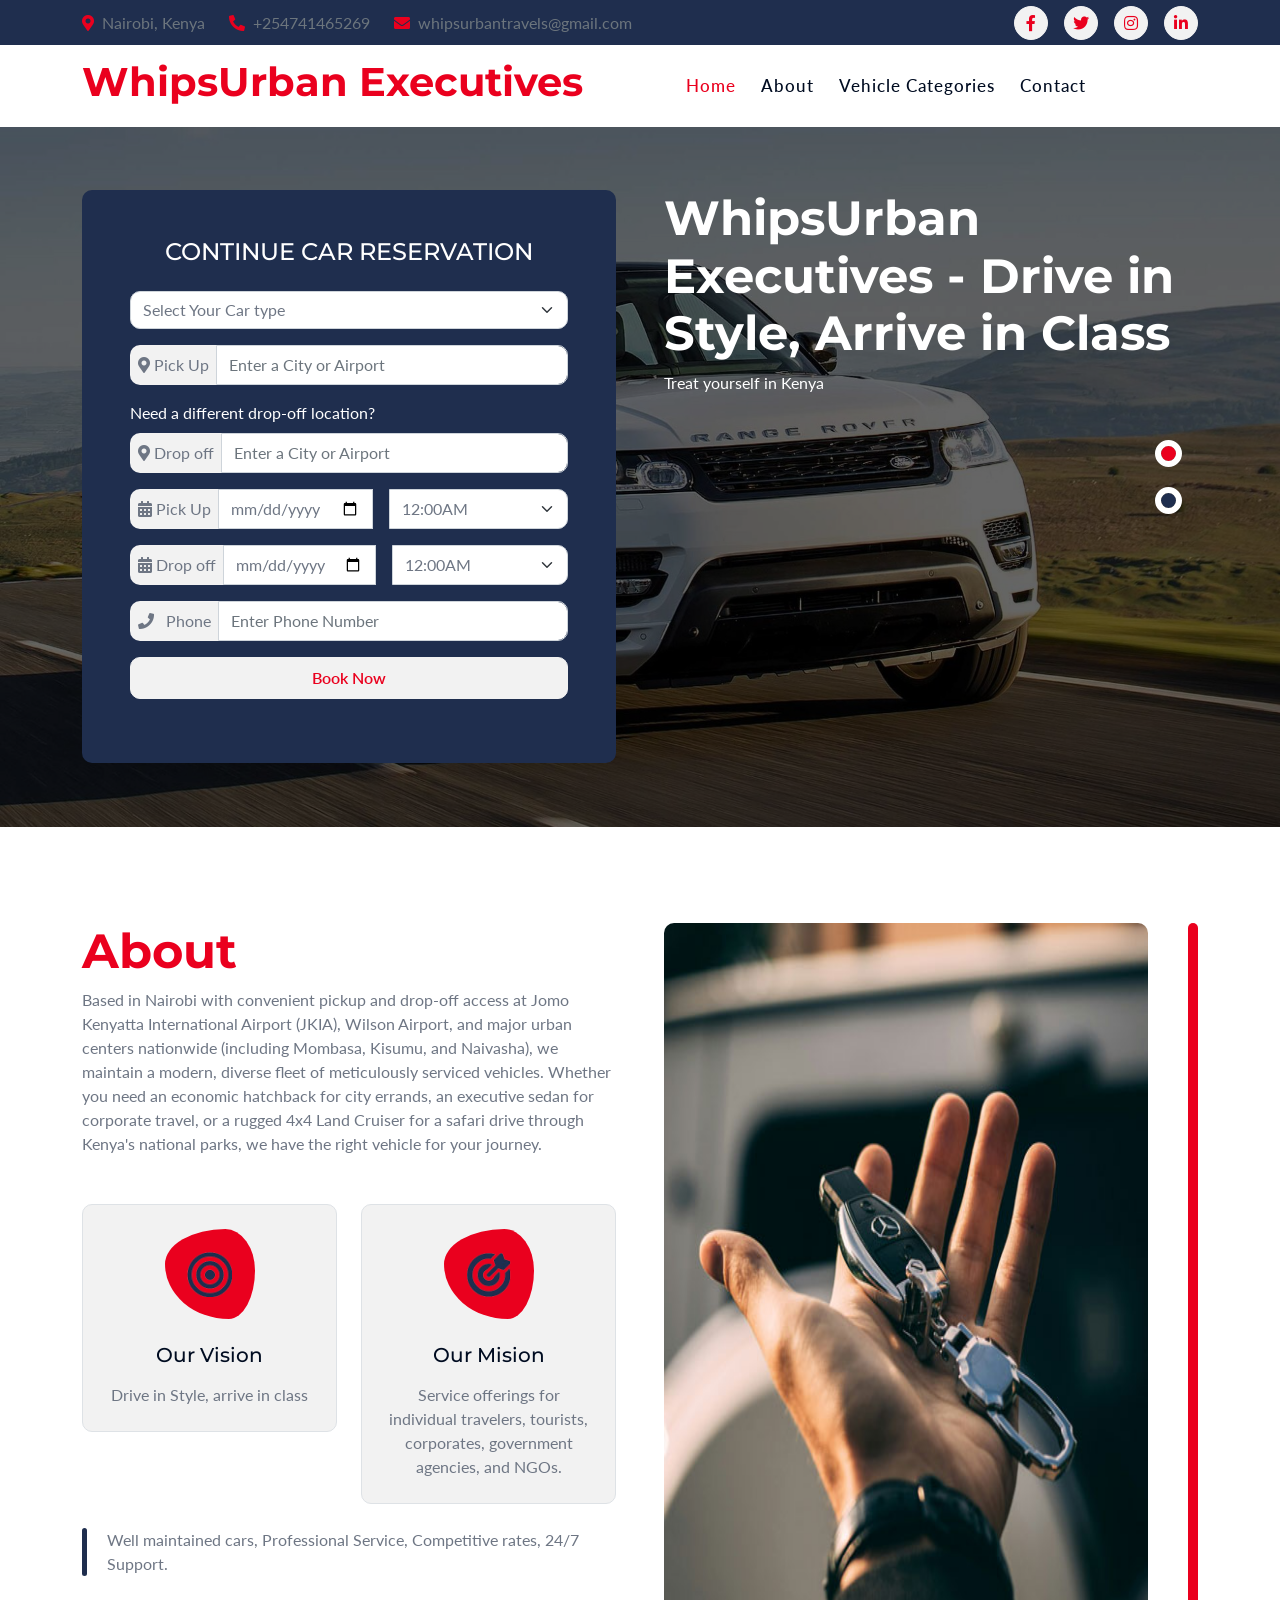
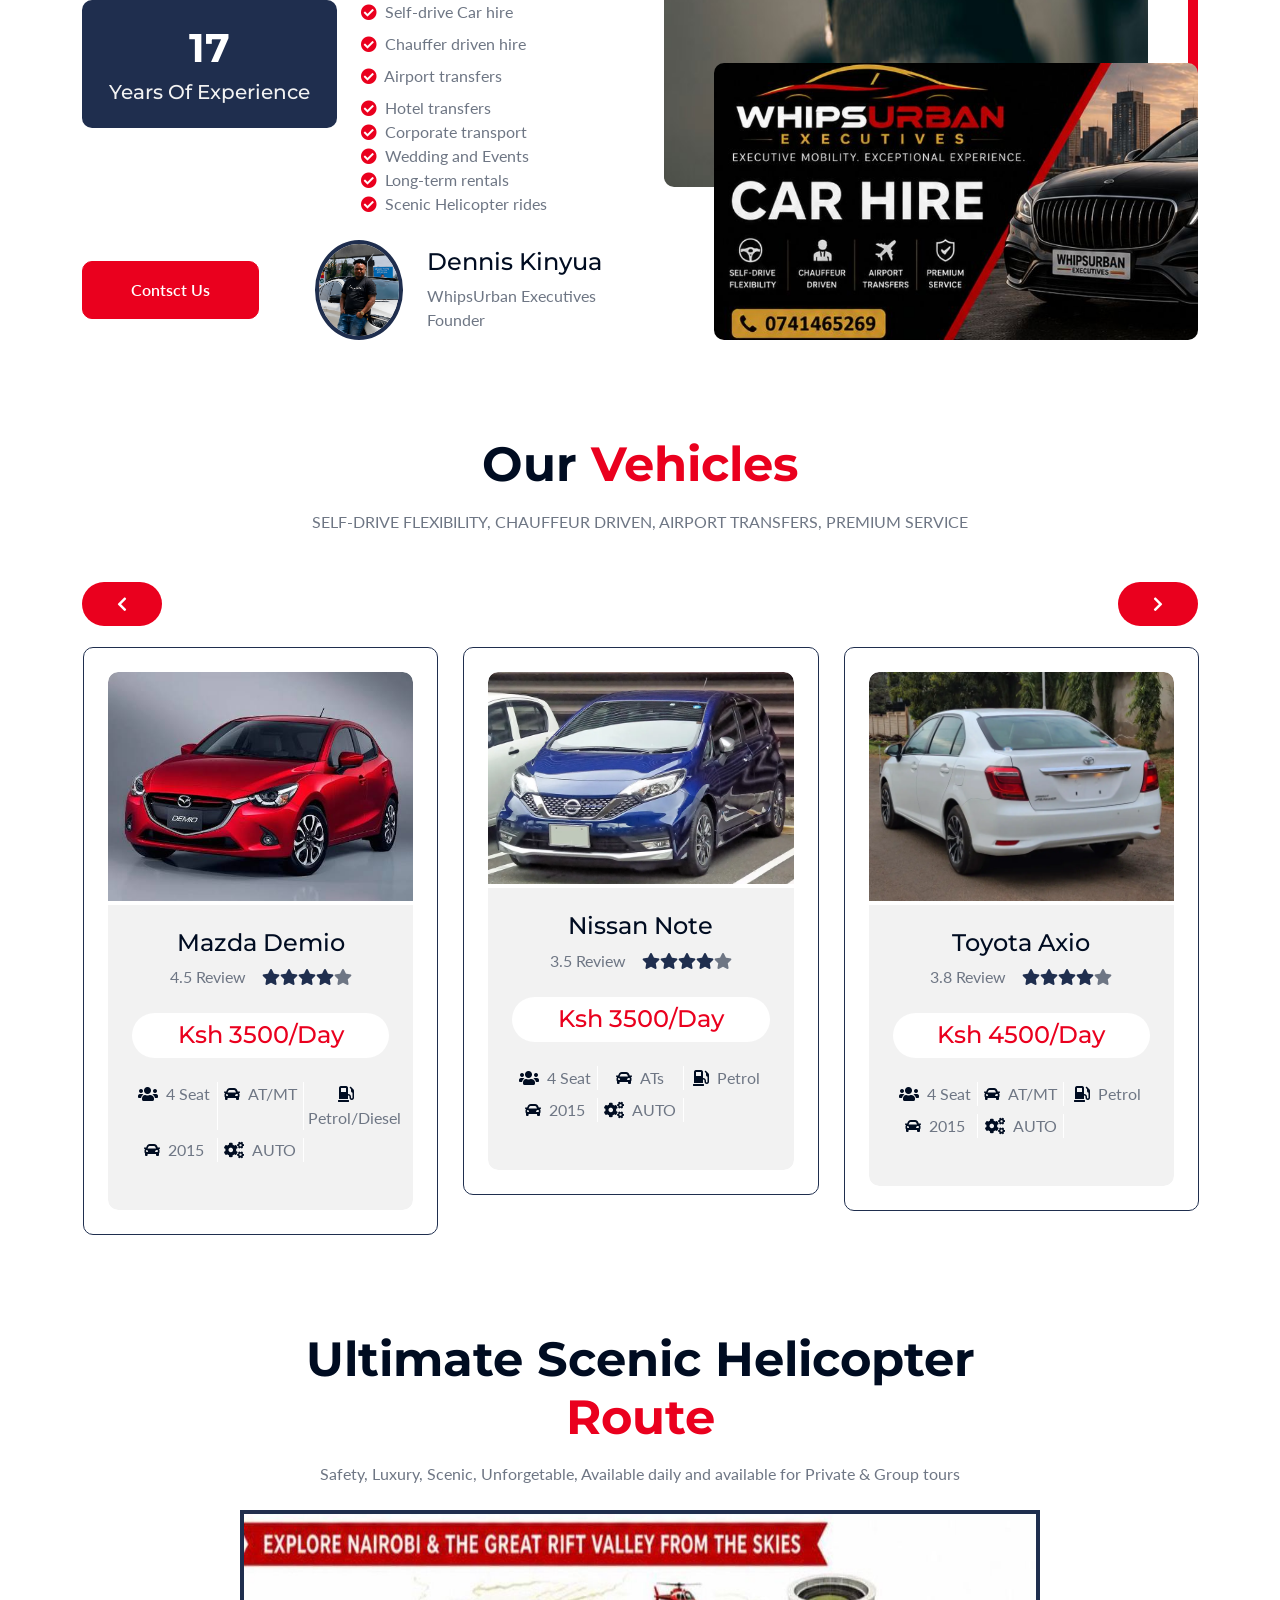
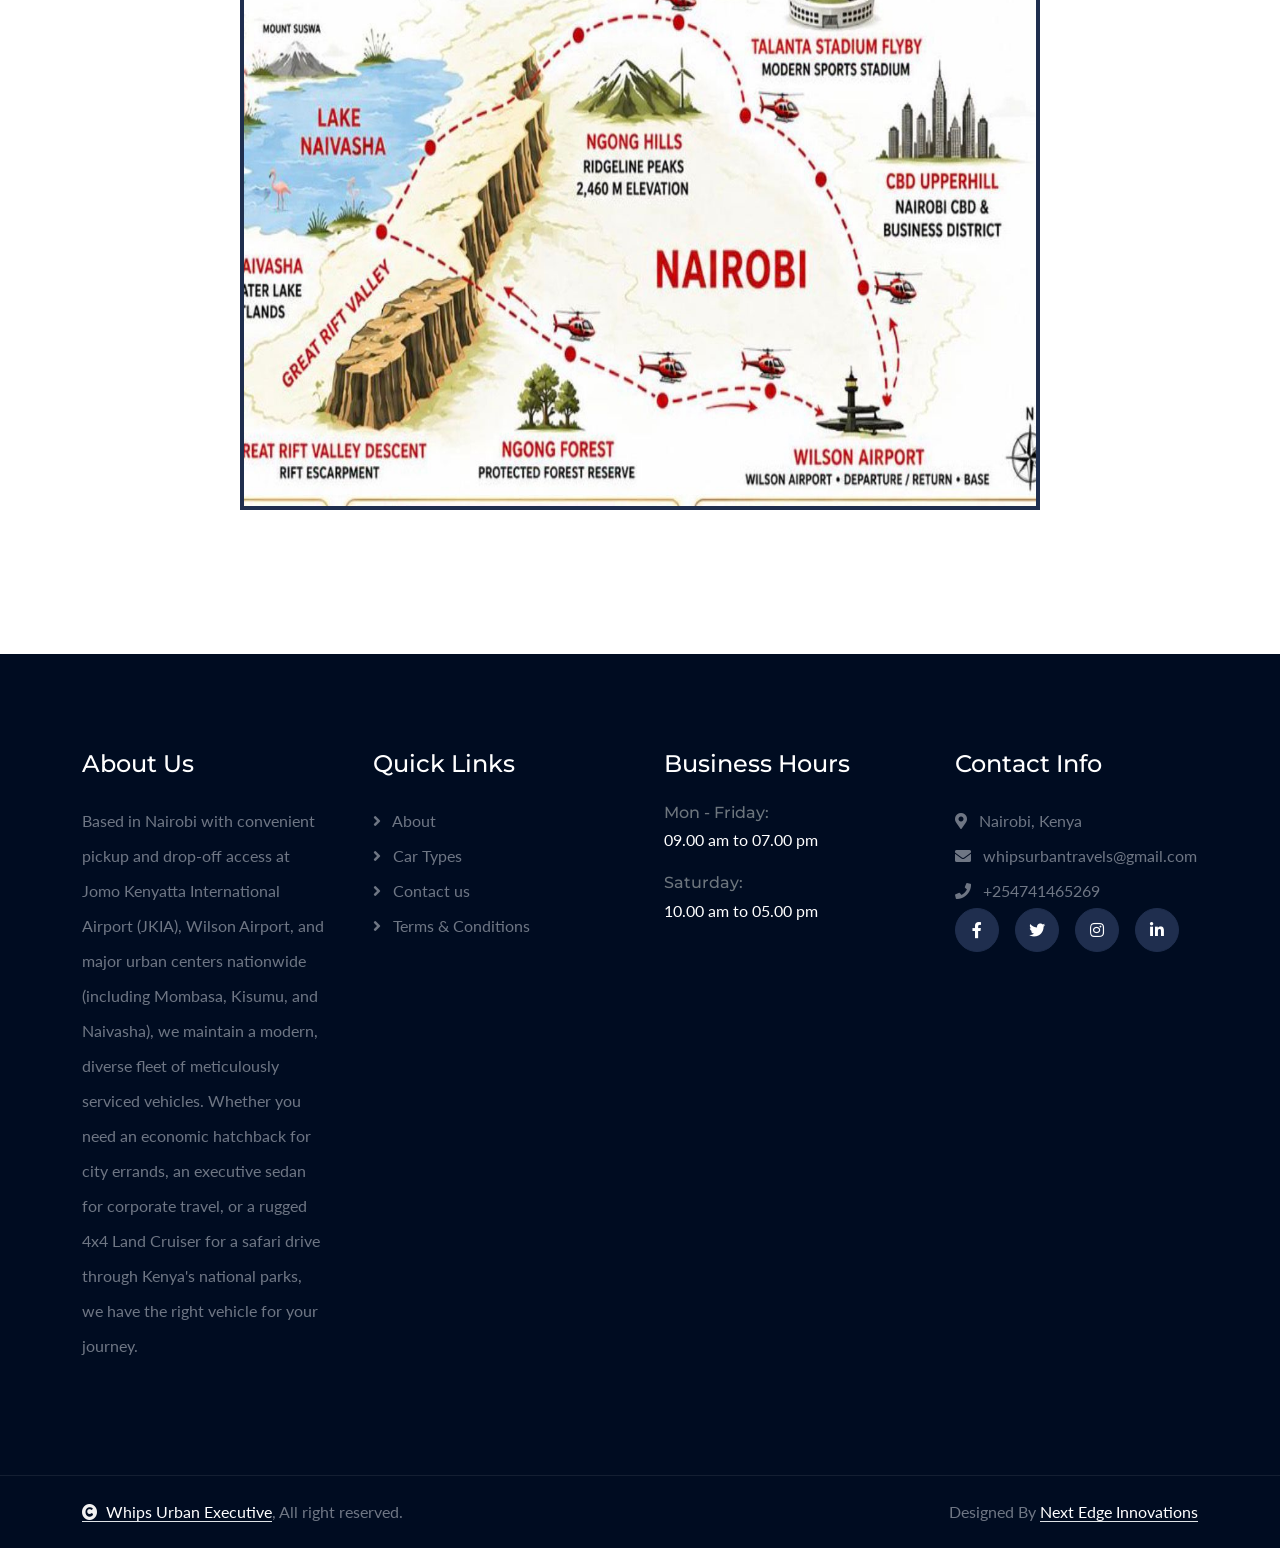
==== commit 846b173f: "Add files via upload" ====
--- a/index.html
+++ b/index.html
@@ -117,8 +117,12 @@
                                                             <option value="Toyota Fielder">Toyota Fielder</option>
                                                              <option value="Toyota Mark X">Toyota Mark X</option>
                                                             <option value="Toyota Crown">Toyota Crown</option>
+                                                            <option value="Mercedes c180">Mercedes c180</option>
+                                                            <option value="Mercedes c200">Mercedes c200</option>
+                                                            <option value="Toyota Crown">Toyota Crown</option>
                                                             <option value="Mazda Axela">Mazda Axela</option>
                                                             <option value="Mazda Atenza">Mazda Atenza</option>
+                                                            <option value="Mercedes E250">Mercedes E250</option>
                                                              <option value="Mazda CX5">Mazda CX5</option>
                                                             <option value="Subaru Forester">Subaru Forester</option>
                                                             <option value="Honda Vezel">Honda Vezel</option>
@@ -128,6 +132,7 @@
                                                             <option value="Volvo XC90">Volvo XC90</option>
                                                             <option value="Toyota Prado TX/TXL">Toyota Prado TX/TXL</option>
                                                              <option value="Rande Rover">Range rover</option>
+                                                             <option value="Mercedes GLC">Mercedes GLC</option>
                                                             <option value="Toyota Land Cruiser V8">Toyota Land Cruiser V8</option>
                                                             <option value="Mercedes G-Wagon">Mercedes G-Wagon</option>
                                                             <option value="Mercedes GLE">Mercedes GLE</option>
@@ -135,6 +140,7 @@
                                                             <option value="Bell 407">Bell 407</option>
                                                             <option value="AW109 Trekker">AW109 Trekker</option>
                                                              <option value="Airbus H125">Airbus H125</option>
+                                                             <option value="Cessna 208 Grand Caravan">Cessna 208 Grand Caravan</option>
                                                             
                                                         </select>
                                                     </div>
@@ -249,14 +255,18 @@
                                                     <div class="col-12">
                                                         <select class="form-select" name="car_type" aria-label="Car type">
                                                             <option selected>Select Your Car type</option>
-                                                             <option value="Mazda Demio">Mazda Demio</option>
+                                                            <option value="Mazda Demio">Mazda Demio</option>
                                                             <option value="Nissan Note">Nissan Note</option>
                                                             <option value="Toyota Axio">Toyota Axio</option>
                                                             <option value="Toyota Fielder">Toyota Fielder</option>
                                                              <option value="Toyota Mark X">Toyota Mark X</option>
                                                             <option value="Toyota Crown">Toyota Crown</option>
+                                                            <option value="Mercedes c180">Mercedes c180</option>
+                                                            <option value="Mercedes c200">Mercedes c200</option>
+                                                            <option value="Toyota Crown">Toyota Crown</option>
                                                             <option value="Mazda Axela">Mazda Axela</option>
                                                             <option value="Mazda Atenza">Mazda Atenza</option>
+                                                            <option value="Mercedes E250">Mercedes E250</option>
                                                              <option value="Mazda CX5">Mazda CX5</option>
                                                             <option value="Subaru Forester">Subaru Forester</option>
                                                             <option value="Honda Vezel">Honda Vezel</option>
@@ -266,6 +276,7 @@
                                                             <option value="Volvo XC90">Volvo XC90</option>
                                                             <option value="Toyota Prado TX/TXL">Toyota Prado TX/TXL</option>
                                                              <option value="Rande Rover">Range rover</option>
+                                                             <option value="Mercedes GLC">Mercedes GLC</option>
                                                             <option value="Toyota Land Cruiser V8">Toyota Land Cruiser V8</option>
                                                             <option value="Mercedes G-Wagon">Mercedes G-Wagon</option>
                                                             <option value="Mercedes GLE">Mercedes GLE</option>
@@ -273,6 +284,7 @@
                                                             <option value="Bell 407">Bell 407</option>
                                                             <option value="AW109 Trekker">AW109 Trekker</option>
                                                              <option value="Airbus H125">Airbus H125</option>
+                                                             <option value="Cessna 208 Grand Caravan">Cessna 208 Grand Caravan</option>
                                                             
                                                         </select>
                                                     </div>
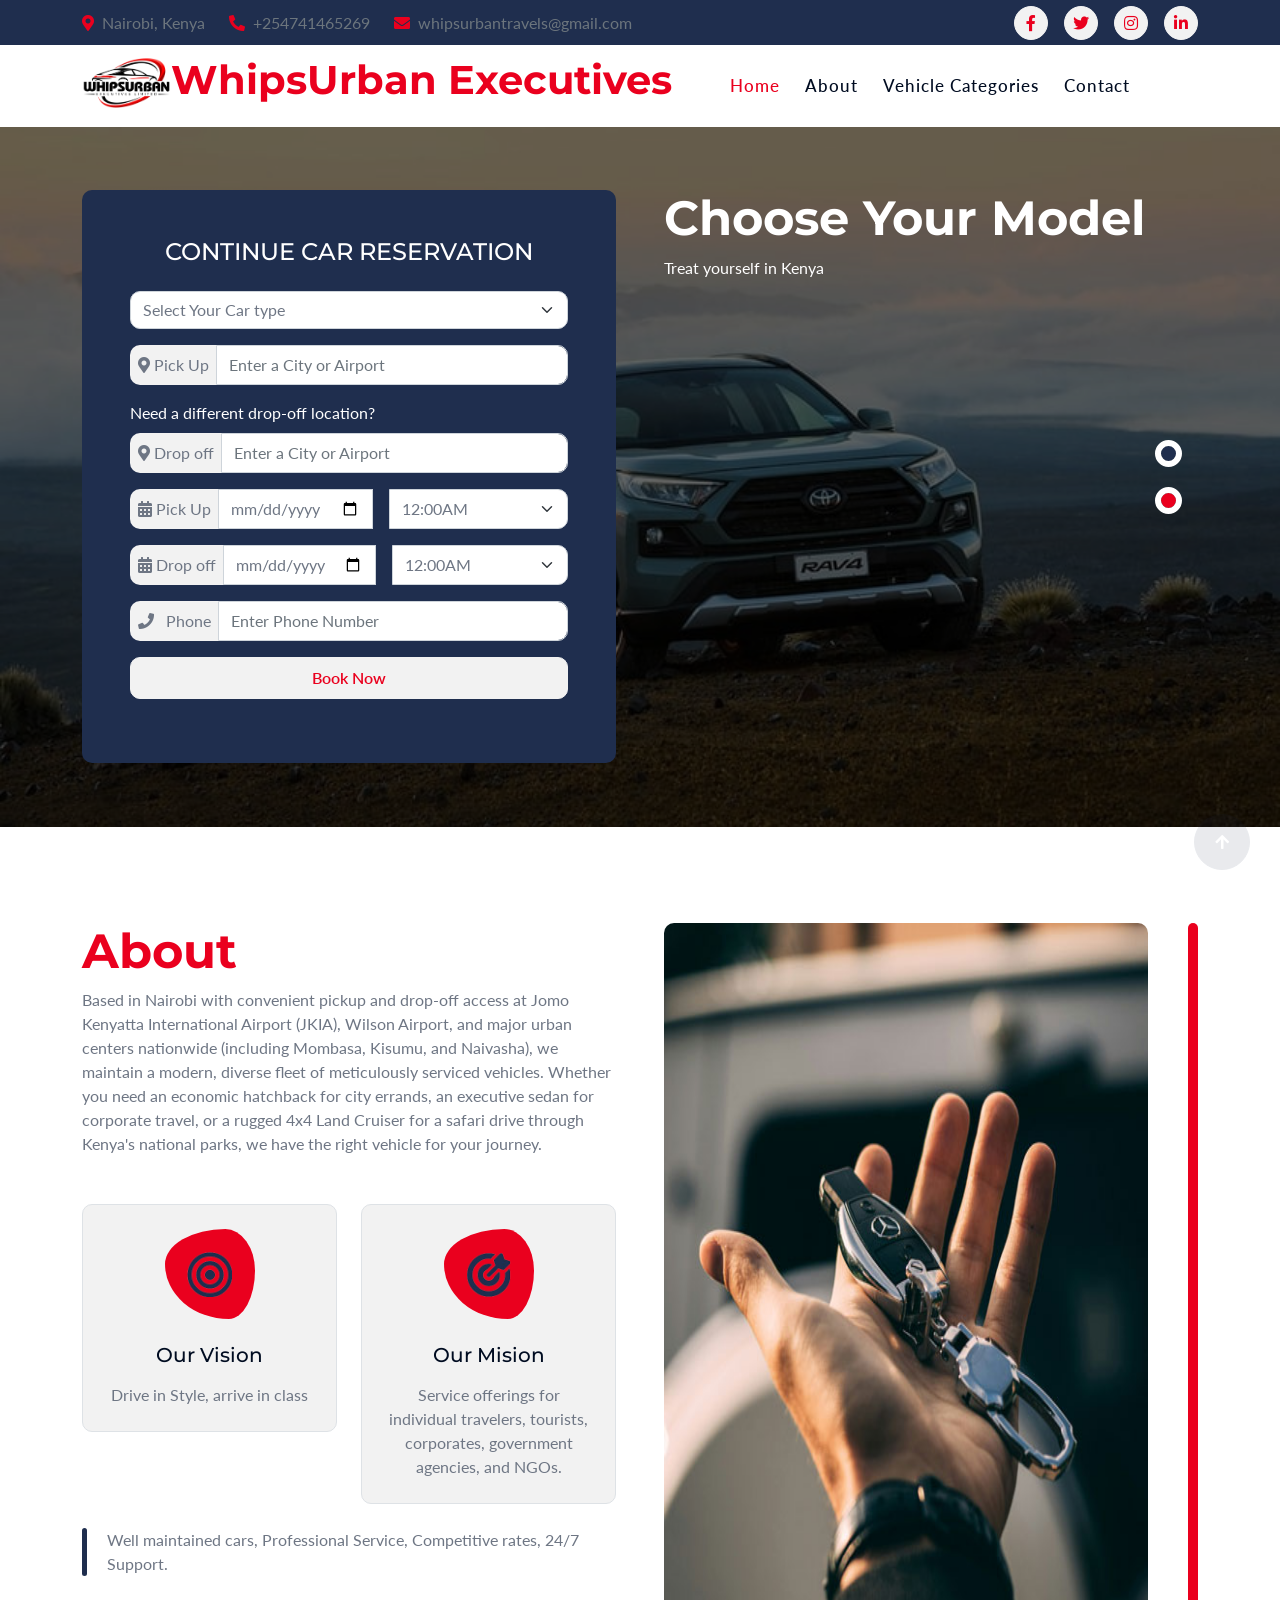
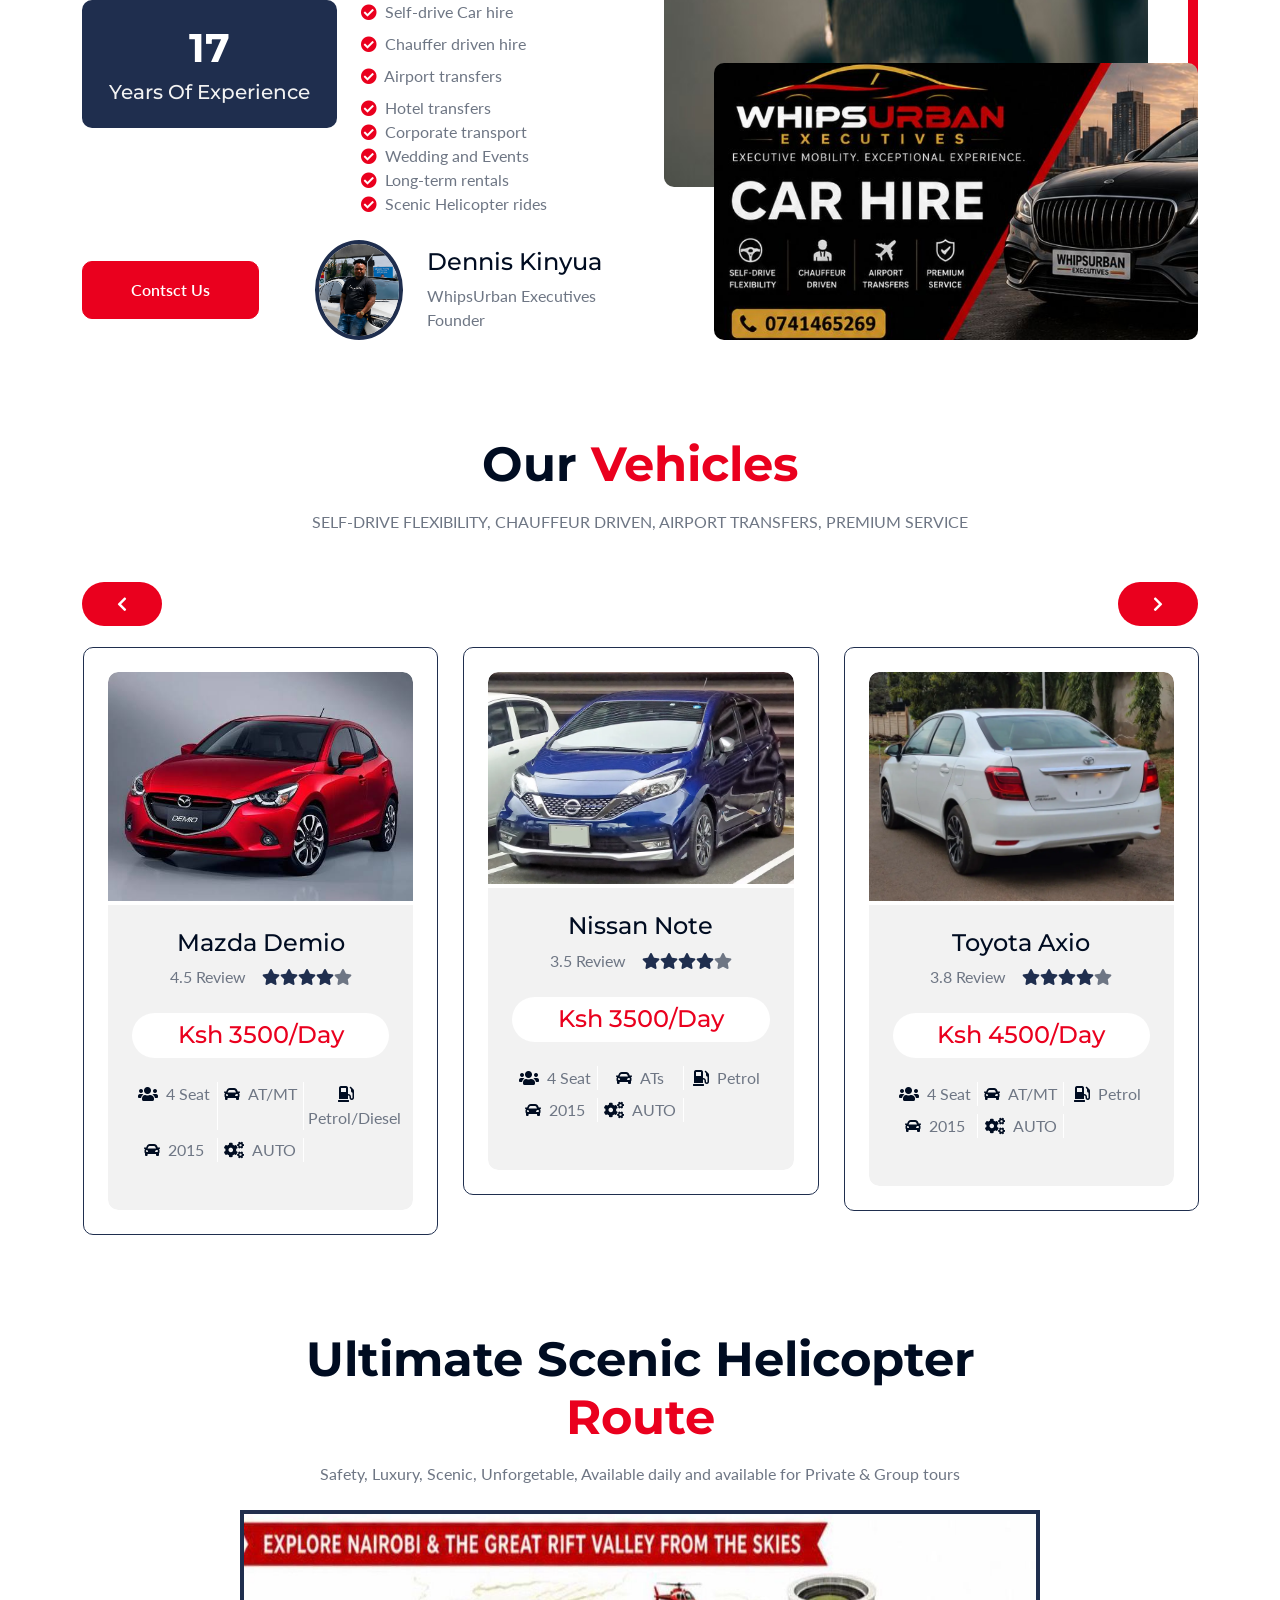
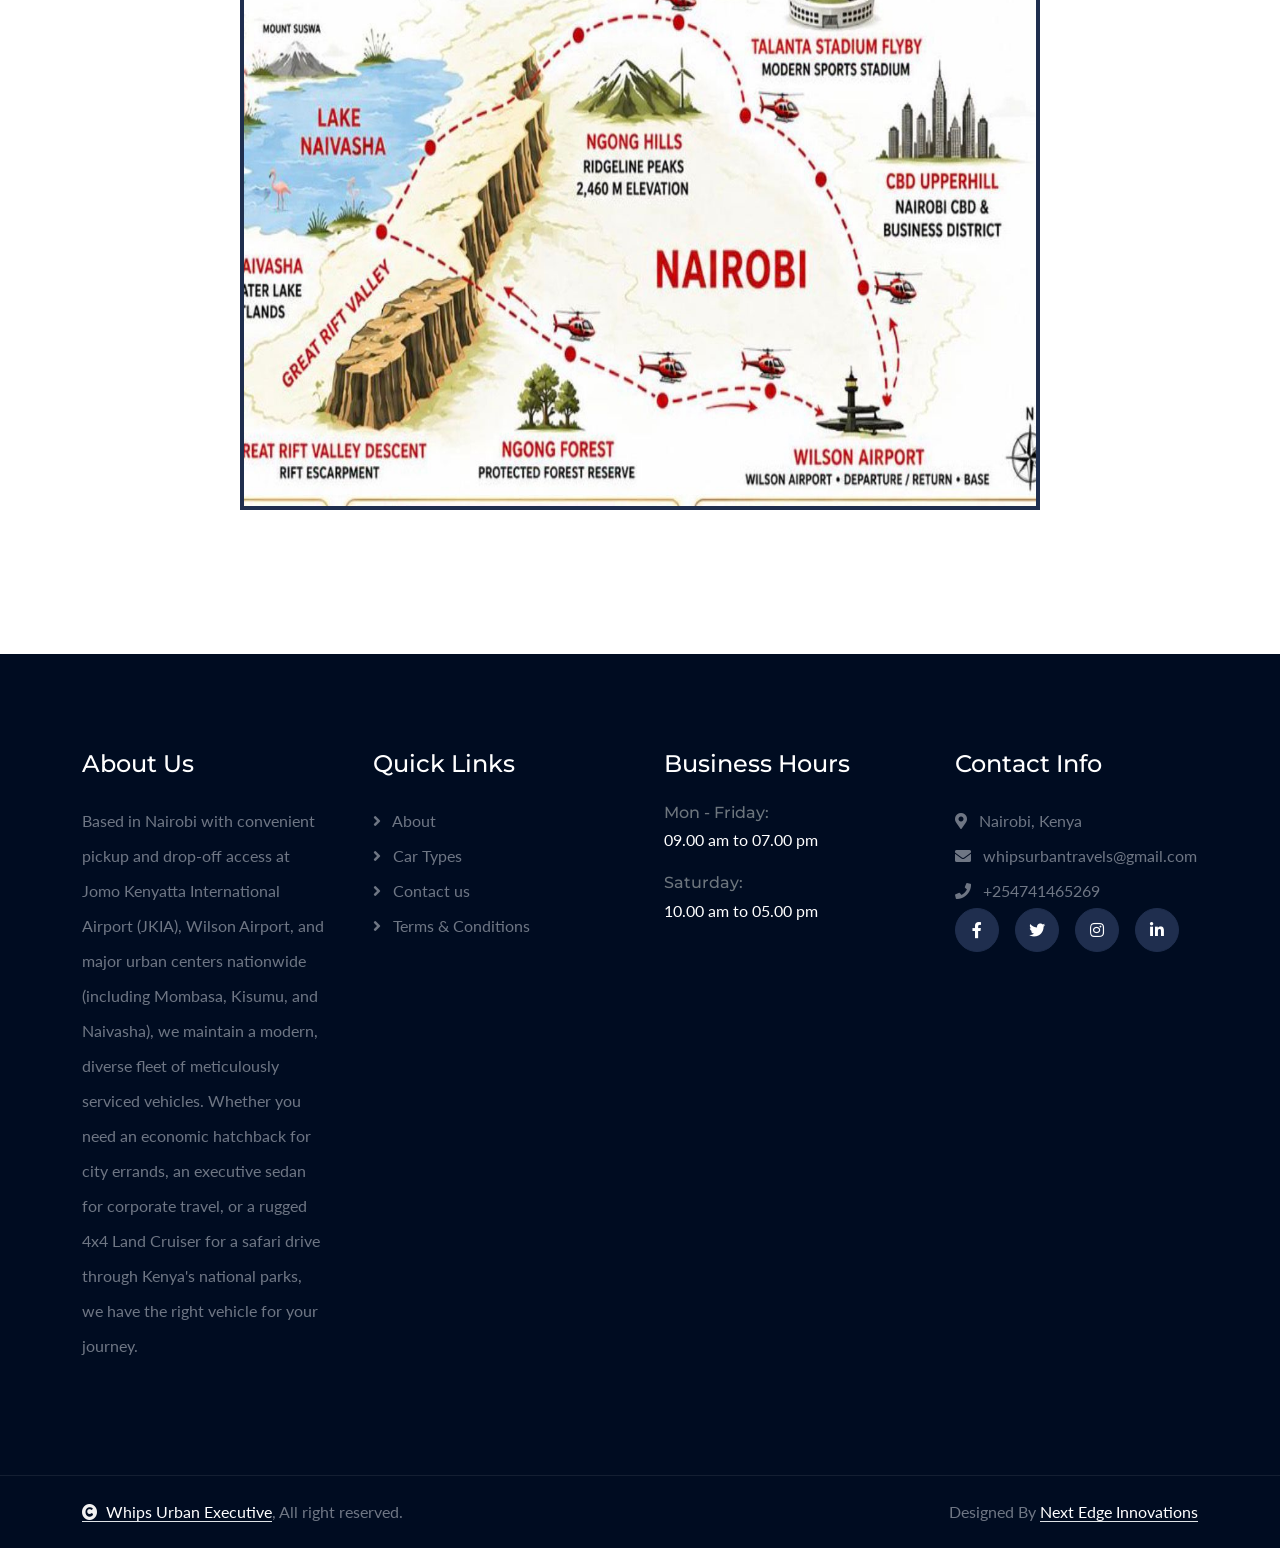
==== commit 323d9cea: "Add files via upload" ====
--- a/index.html
+++ b/index.html
@@ -7,6 +7,9 @@
         <meta content="width=device-width, initial-scale=1.0" name="viewport">
         <meta content="" name="keywords">
         <meta content="" name="description">
+
+        <!-- Favicon -->
+        <link rel="icon" type="image/x-icon" href="img/LOGO.ico">
 
         <!-- Google Web Fonts -->
         <link rel="preconnect" href="https://fonts.googleapis.com">
@@ -68,7 +71,7 @@
             <div class="container">
                 <nav class="navbar navbar-expand-lg navbar-light">
                     <a href="" class="navbar-brand p-0">
-                        <h1 class="display-6 text-primary"></i>WhipsUrban Executives</h1>
+                        <h1 class="display-6 text-primary"><img src="img/LOGO.png" alt="Logo"></i>WhipsUrban Executives</h1>
                     </a>
                     <button class="navbar-toggler" type="button" data-bs-toggle="collapse" data-bs-target="#navbarCollapse">
                         <span class="fa fa-bars"></span>
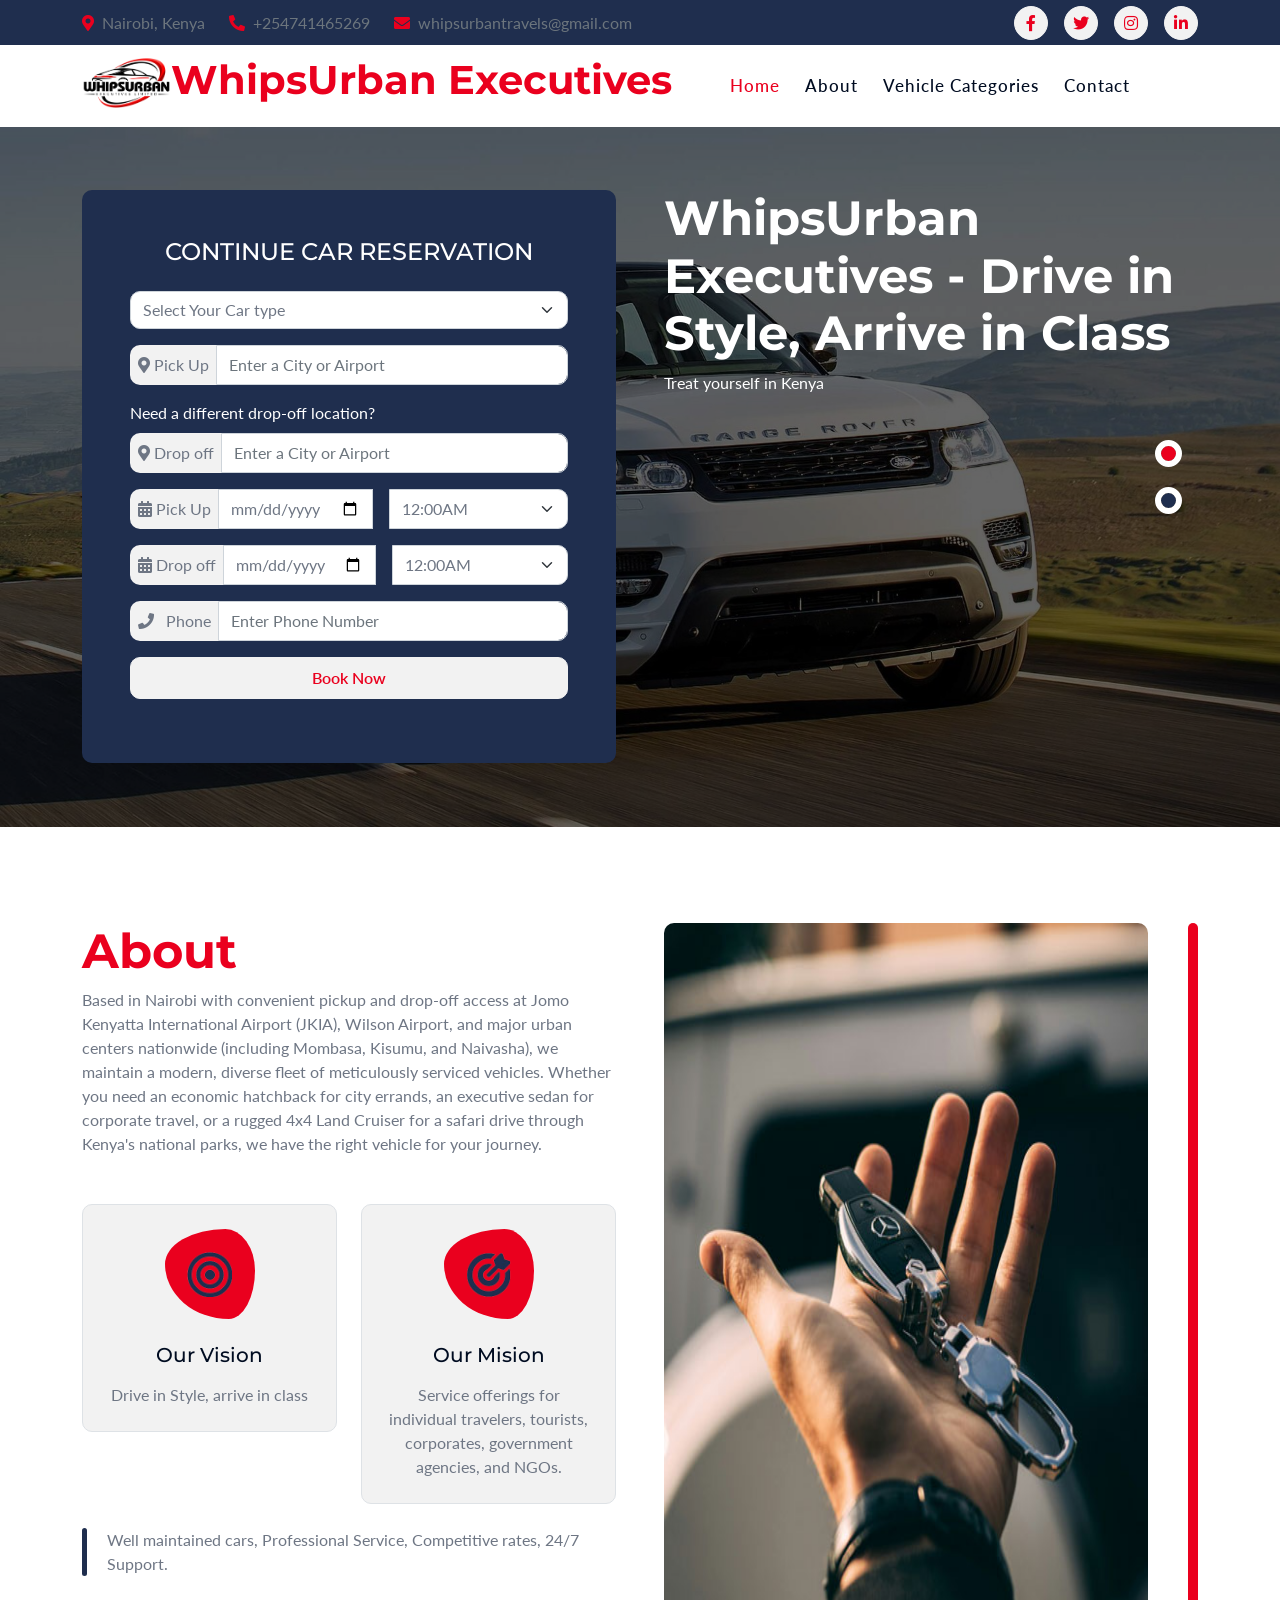
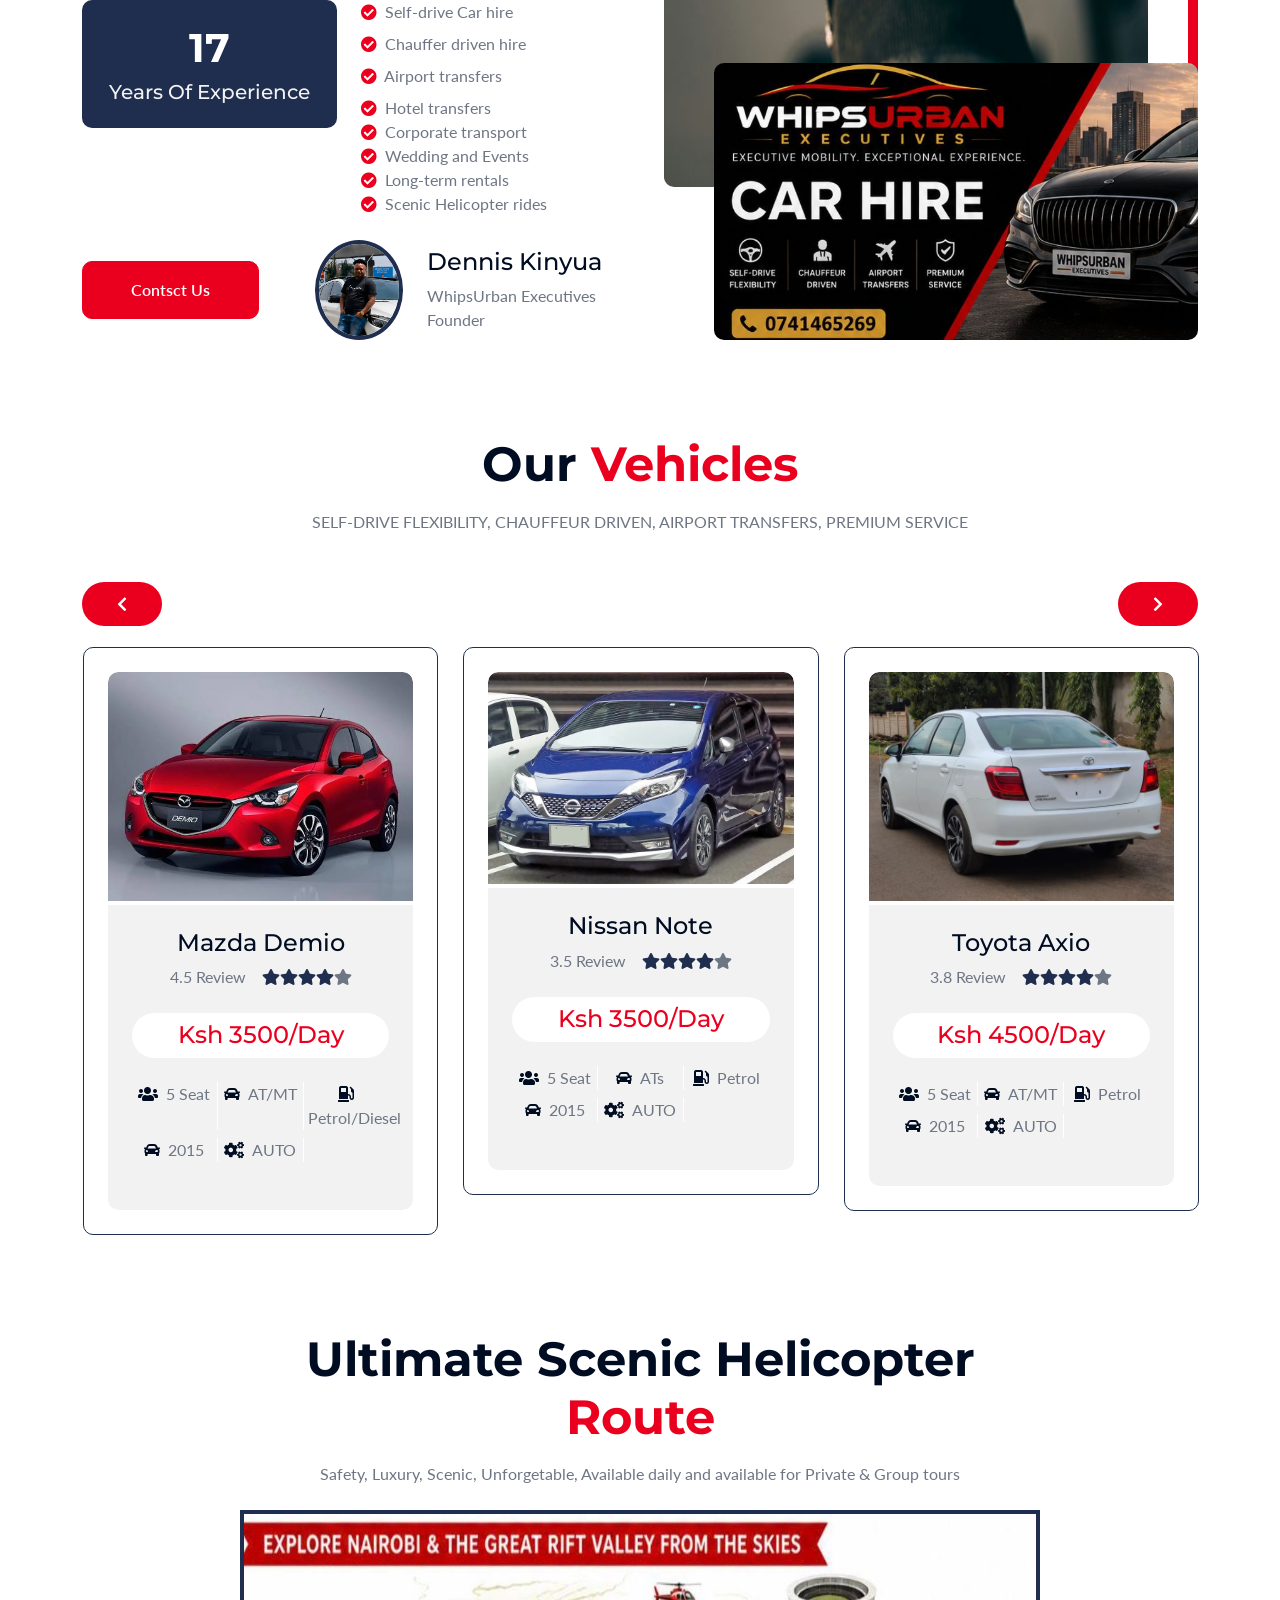
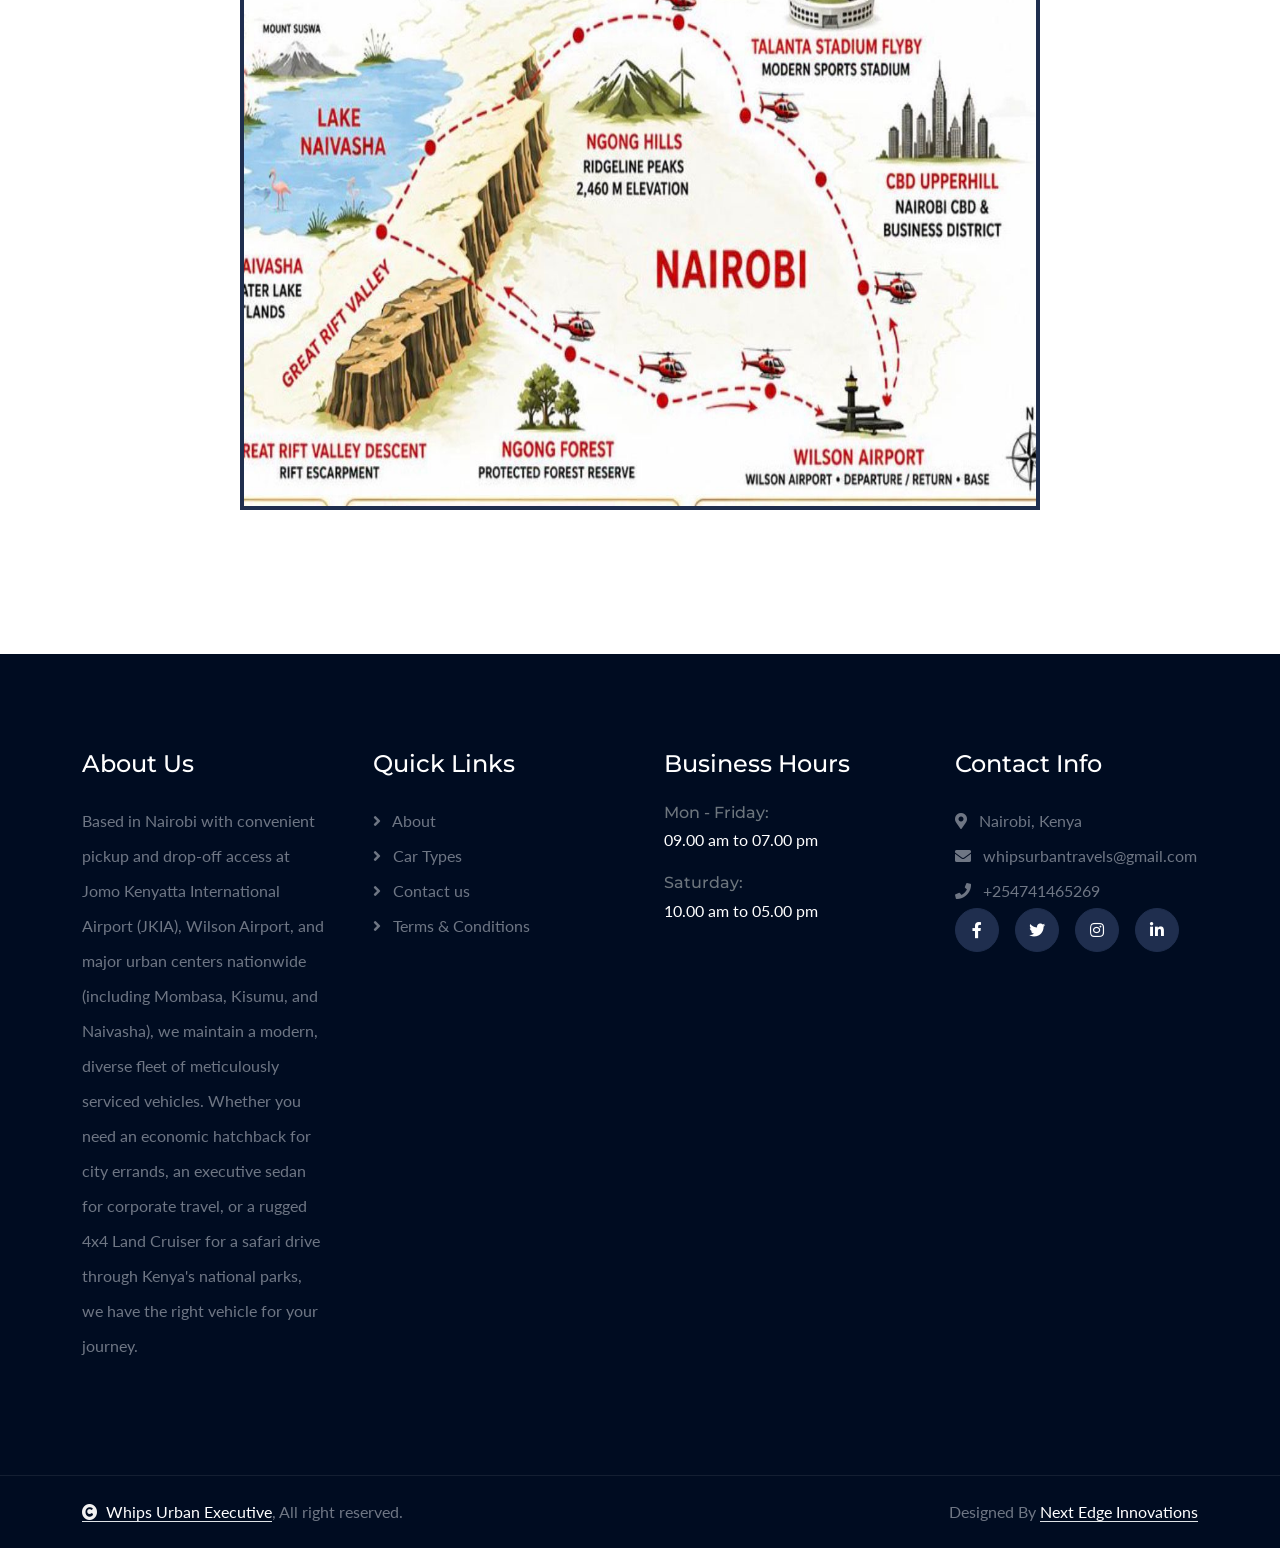
==== commit 4b148924: "Add files via upload" ====
--- a/index.html
+++ b/index.html
@@ -518,7 +518,7 @@
                                 </div>
                                 <div class="row gy-2 gx-0 text-center mb-4">
                                     <div class="col-4 border-end border-white">
-                                        <i class="fa fa-users text-dark"></i> <span class="text-body ms-1">4 Seat</span>
+                                        <i class="fa fa-users text-dark"></i> <span class="text-body ms-1">5 Seat</span>
                                     </div>
                                     <div class="col-4 border-end border-white">
                                         <i class="fa fa-car text-dark"></i> <span class="text-body ms-1">AT/MT</span>
@@ -560,7 +560,7 @@
                                 </div>
                                 <div class="row gy-2 gx-0 text-center mb-4">
                                     <div class="col-4 border-end border-white">
-                                        <i class="fa fa-users text-dark"></i> <span class="text-body ms-1">4 Seat</span>
+                                        <i class="fa fa-users text-dark"></i> <span class="text-body ms-1">5 Seat</span>
                                     </div>
                                     <div class="col-4 border-end border-white">
                                         <i class="fa fa-car text-dark"></i> <span class="text-body ms-1">ATs</span>
@@ -602,7 +602,7 @@
                                 </div>
                                 <div class="row gy-2 gx-0 text-center mb-4">
                                     <div class="col-4 border-end border-white">
-                                        <i class="fa fa-users text-dark"></i> <span class="text-body ms-1">4 Seat</span>
+                                        <i class="fa fa-users text-dark"></i> <span class="text-body ms-1">5 Seat</span>
                                     </div>
                                     <div class="col-4 border-end border-white">
                                         <i class="fa fa-car text-dark"></i> <span class="text-body ms-1">AT/MT</span>
@@ -644,7 +644,7 @@
                                 </div>
                                 <div class="row gy-2 gx-0 text-center mb-4">
                                     <div class="col-4 border-end border-white">
-                                        <i class="fa fa-users text-dark"></i> <span class="text-body ms-1">4 Seat</span>
+                                        <i class="fa fa-users text-dark"></i> <span class="text-body ms-1">5 Seat</span>
                                     </div>
                                     <div class="col-4 border-end border-white">
                                         <i class="fa fa-car text-dark"></i> <span class="text-body ms-1">AT</span>
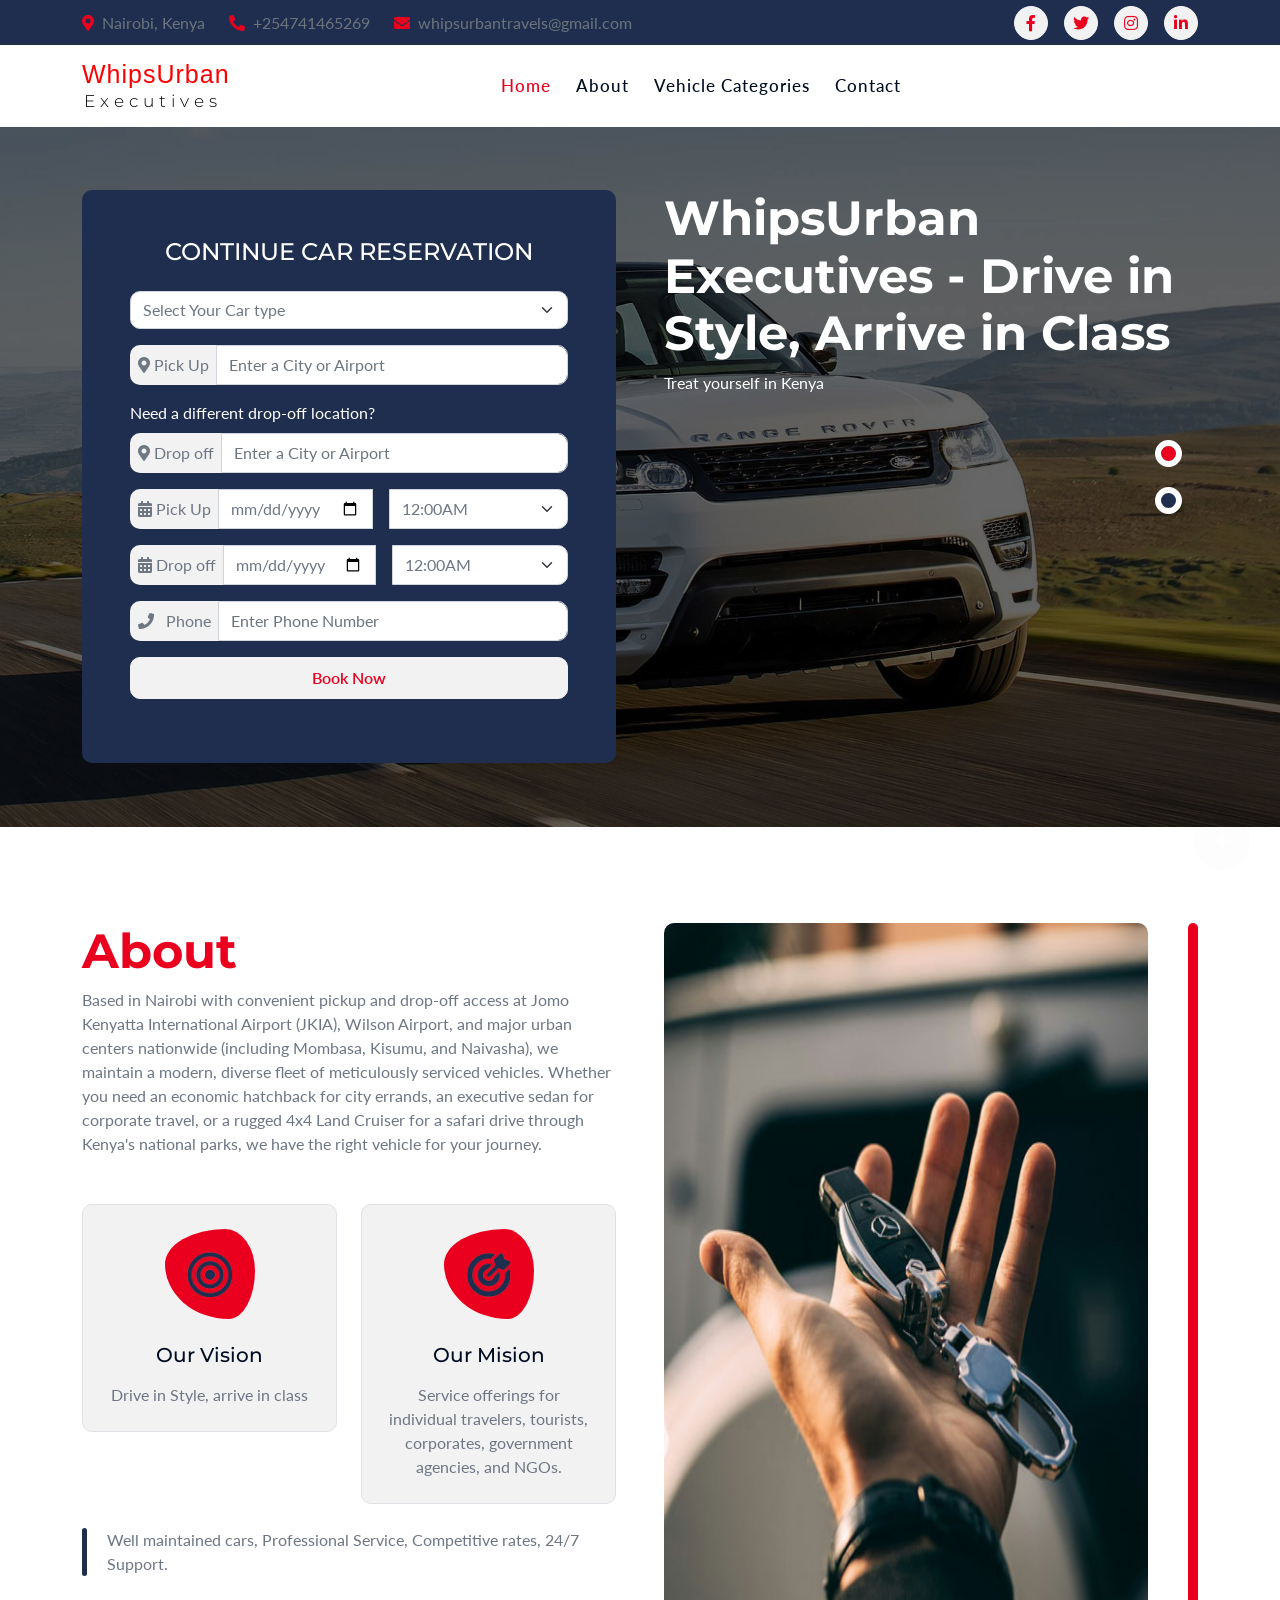
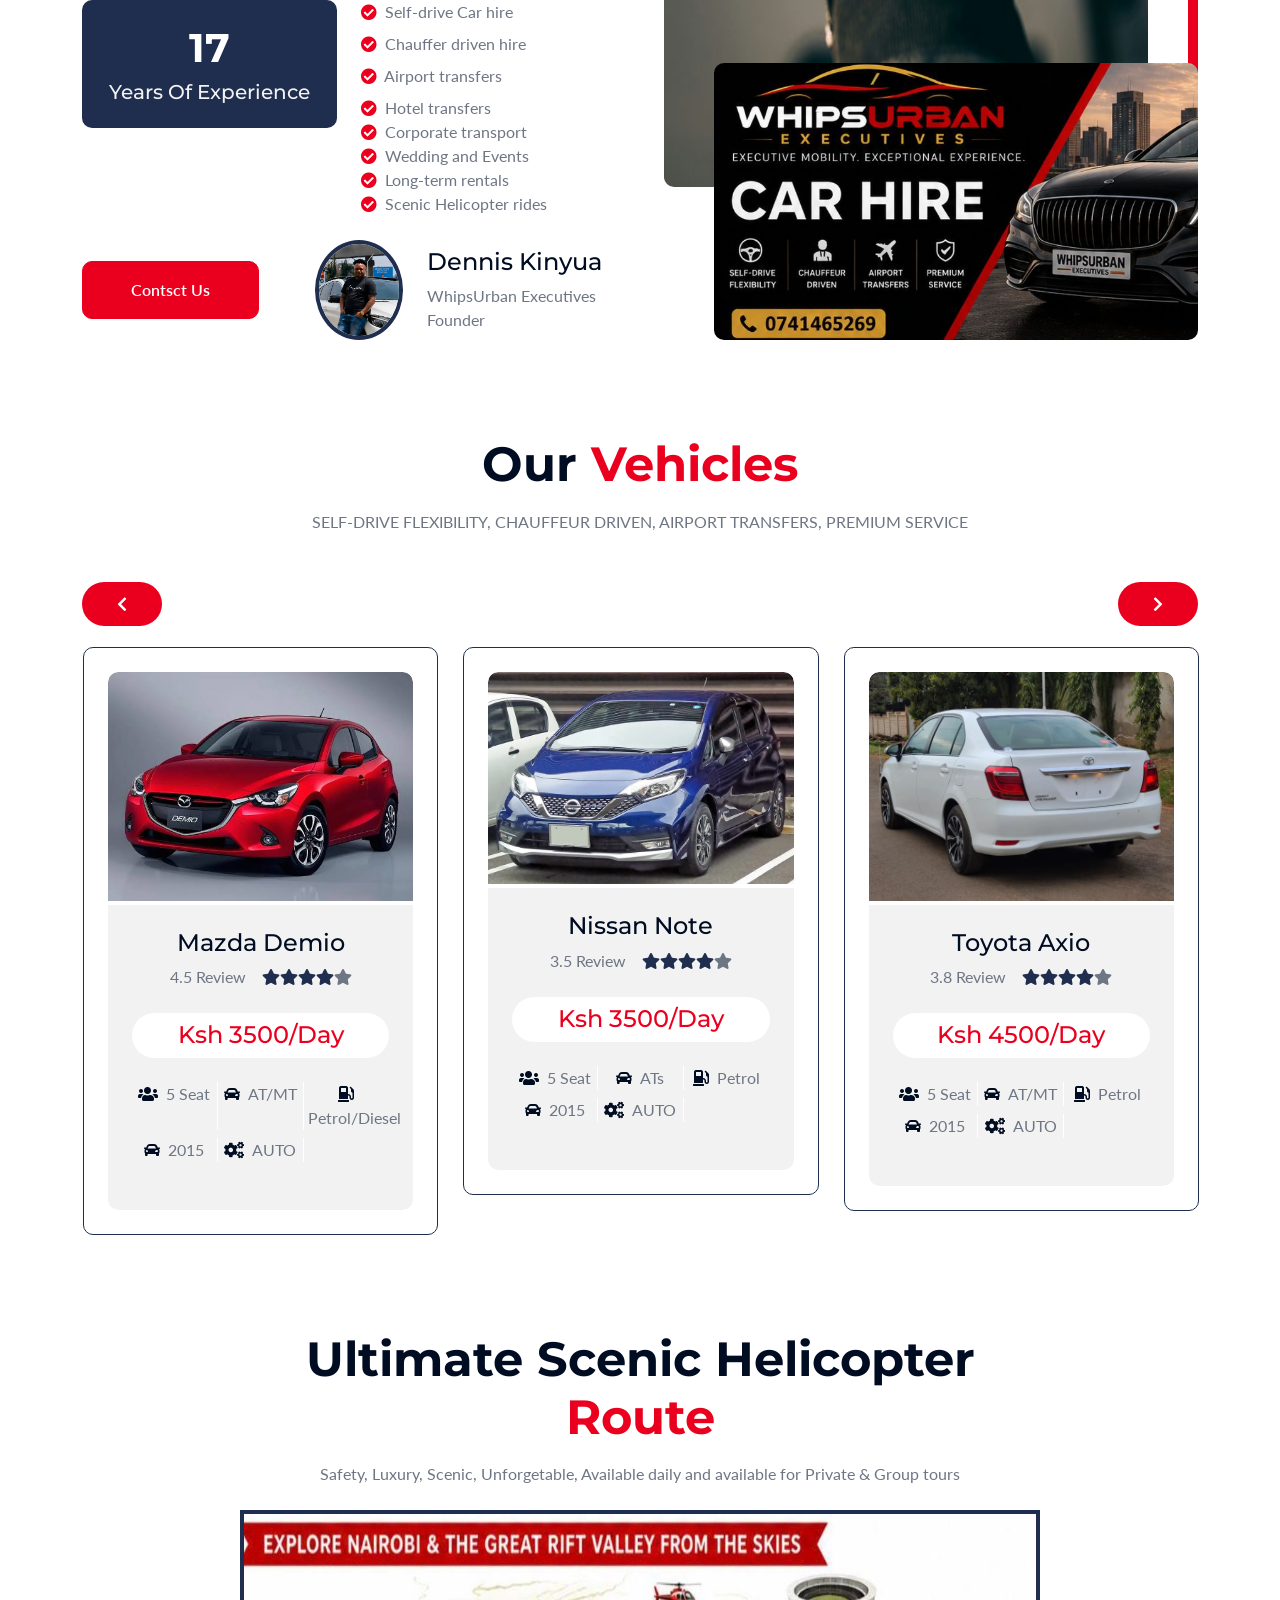
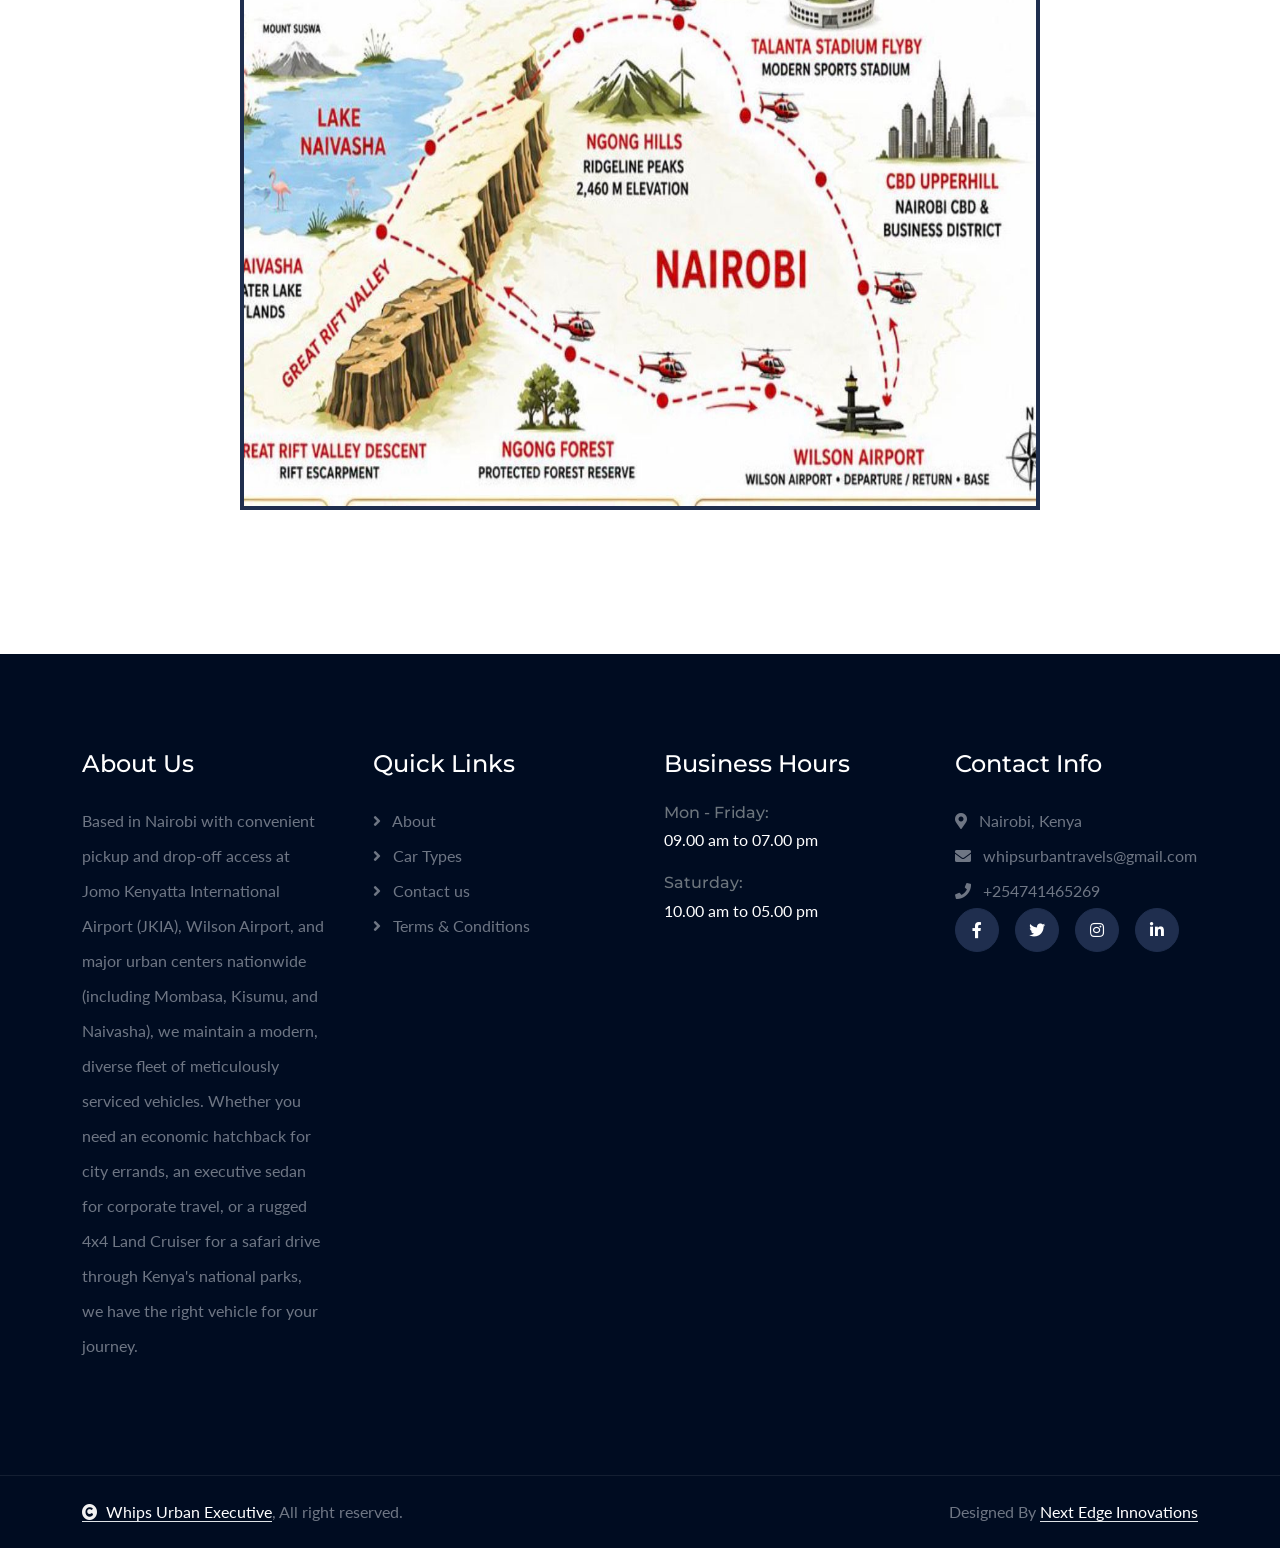
==== commit 0dc4fcb4: "Add files via upload" ====
--- a/index.html
+++ b/index.html
@@ -14,7 +14,7 @@
         <!-- Google Web Fonts -->
         <link rel="preconnect" href="https://fonts.googleapis.com">
         <link rel="preconnect" href="https://fonts.gstatic.com" crossorigin>
-        <link href="https://fonts.googleapis.com/css2?family=Lato:ital,wght@0,400;0,700;0,900;1,400;1,700;1,900&family=Montserrat:ital,wght@0,100..900;1,100..900&display=swap" rel="stylesheet"> 
+        <link href="https://fonts.googleapis.com/css2?family=Audiowide&family=Lato:ital,wght@0,400;0,700;0,900;1,400;1,700;1,900&family=Montserrat:ital,wght@0,100..900;1,100..900&display=swap" rel="stylesheet"> 
 
         <!-- Icon Font Stylesheet -->
         <link rel="stylesheet" href="https://use.fontawesome.com/releases/v5.15.4/css/all.css"/>
@@ -70,9 +70,10 @@
         <div class="container-fluid nav-bar sticky-top px-0 px-lg-4 py-2 py-lg-0">
             <div class="container">
                 <nav class="navbar navbar-expand-lg navbar-light">
-                    <a href="" class="navbar-brand p-0">
-                        <h1 class="display-6 text-primary"><img src="img/LOGO.png" alt="Logo"></i>WhipsUrban Executives</h1>
-                    </a>
+                    <div class="brand-name">
+            <span class="brand-main">WhipsUrban</span>
+            <span class="brand-sub">Executives</span>
+        </div>
                     <button class="navbar-toggler" type="button" data-bs-toggle="collapse" data-bs-target="#navbarCollapse">
                         <span class="fa fa-bars"></span>
                     </button>
--- a/css/style.css
+++ b/css/style.css
@@ -419,6 +419,86 @@
 .categories-carousel .owl-nav .owl-next {
     right: 0;
 }
+```css
+/* ================================
+   WHIPSURBAN EXECUTIVES BRAND
+   ================================ */
+
+.brand-logo {
+    display: flex;
+    align-items: center;
+    gap: 10px;
+}
+
+.brand-logo img {
+    width: 65px;
+    height: auto;
+    object-fit: contain;
+}
+
+.brand-name {
+    display: flex;
+    flex-direction: column;
+    line-height: 1;
+}
+.brand-main {
+    font-family: "Audiowide", sans-serif;
+    font-size: 25px;
+    font-weight: 400;
+    letter-spacing: 1px;
+    color: #000;
+    white-space: nowrap;
+}
+
+.brand-sub {
+    font-family: "Montserrat", sans-serif;
+    font-size: 16px;
+    font-weight: 300;
+    letter-spacing: 5px;
+    color: #000;
+    margin-top: 6px;
+    margin-left: 2px;
+}
+
+
+/* WhipsUrban - Ethnocentric */
+.brand-main {
+    font-family: "Ethnocentric", sans-serif;
+    font-size: 25px;
+    font-weight: normal;
+    letter-spacing: 1px;
+    color: #ff0000;
+    white-space: nowrap;
+}
+
+/* Executives - Montserrat Light */
+.brand-sub {
+    font-family: "Montserrat", sans-serif;
+    font-size: 17px;
+    font-weight: 300;
+    letter-spacing: 5px;
+    color: #000;
+    margin-top: 6px;
+    margin-left: 2px;
+}
+
+/* Mobile */
+@media (max-width: 576px) {
+    .brand-logo img {
+        width: 50px;
+    }
+
+    .brand-main {
+        font-size: 18px;
+    }
+
+    .brand-sub {
+        font-size: 12px;
+        letter-spacing: 3px;
+    }
+}
+```
+
 
 .categories-carousel .owl-nav .owl-prev:hover,
 .categories-carousel .owl-nav .owl-next:hover {
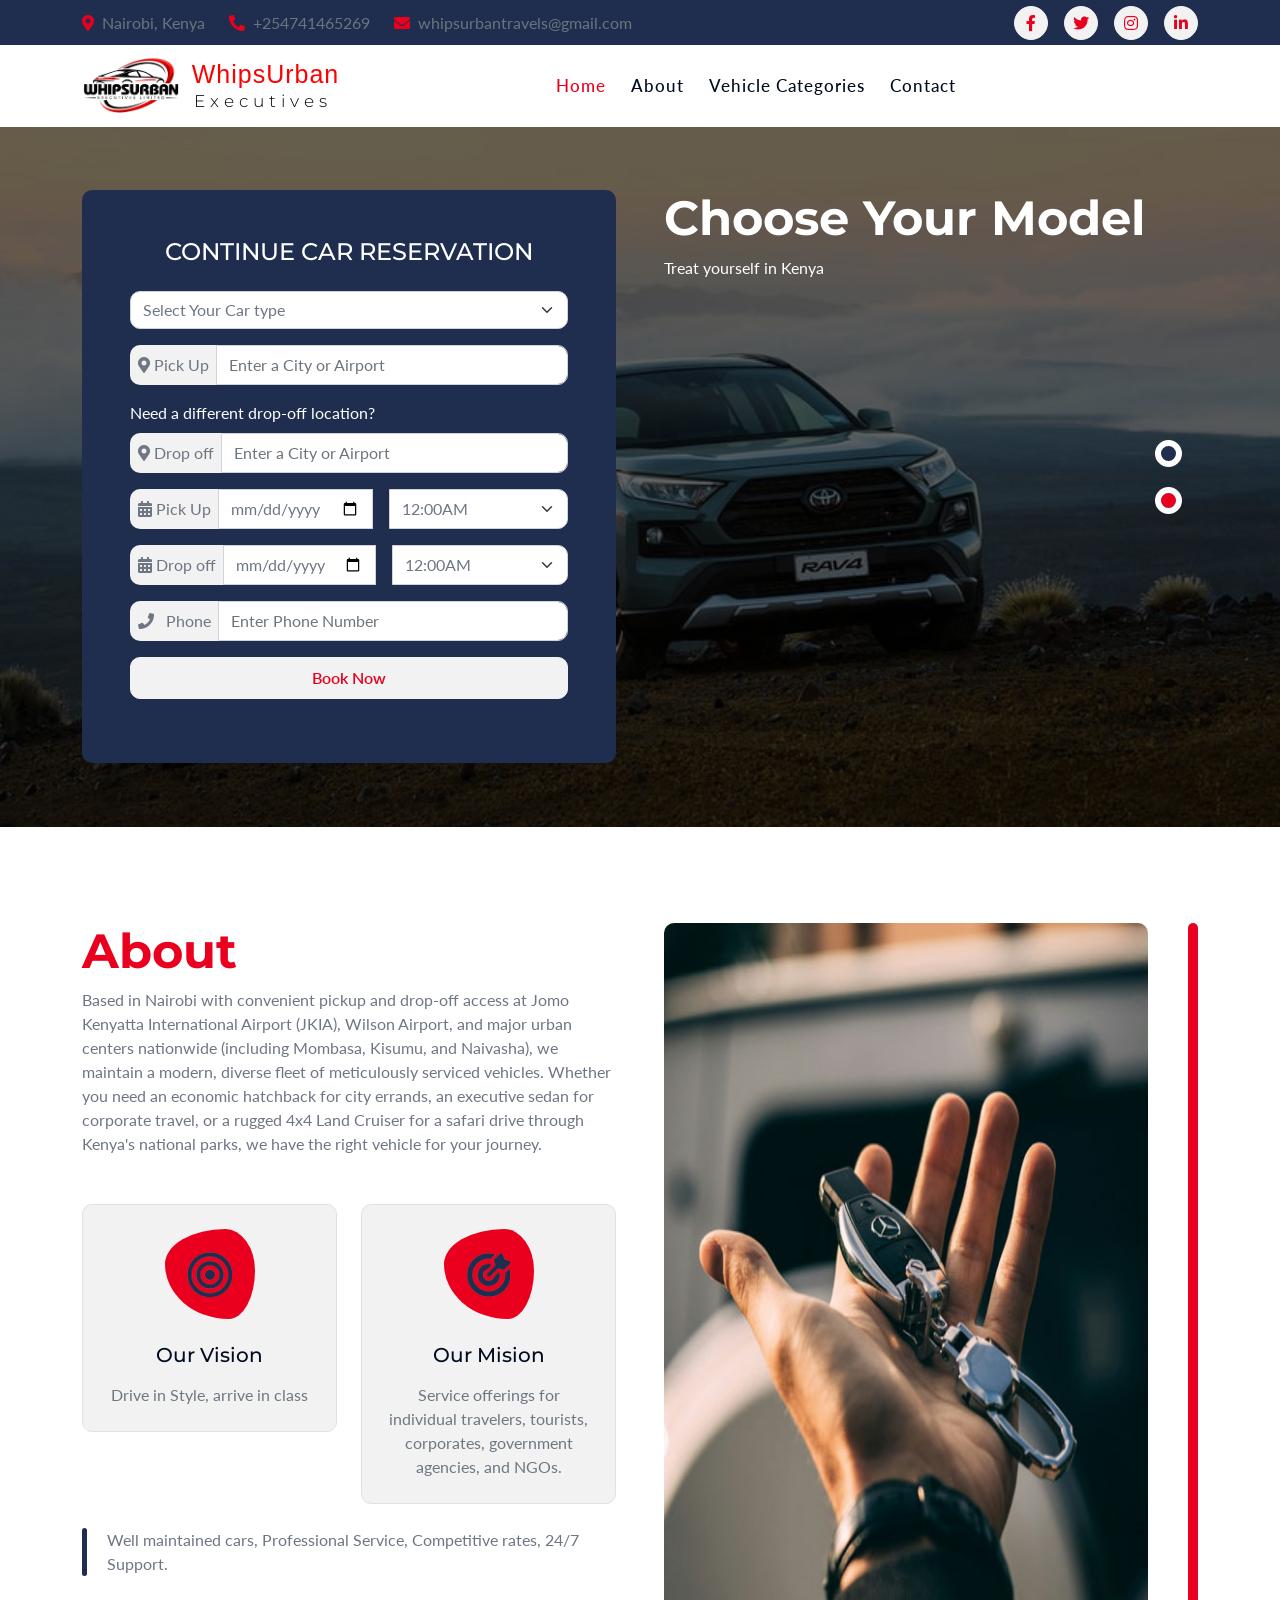
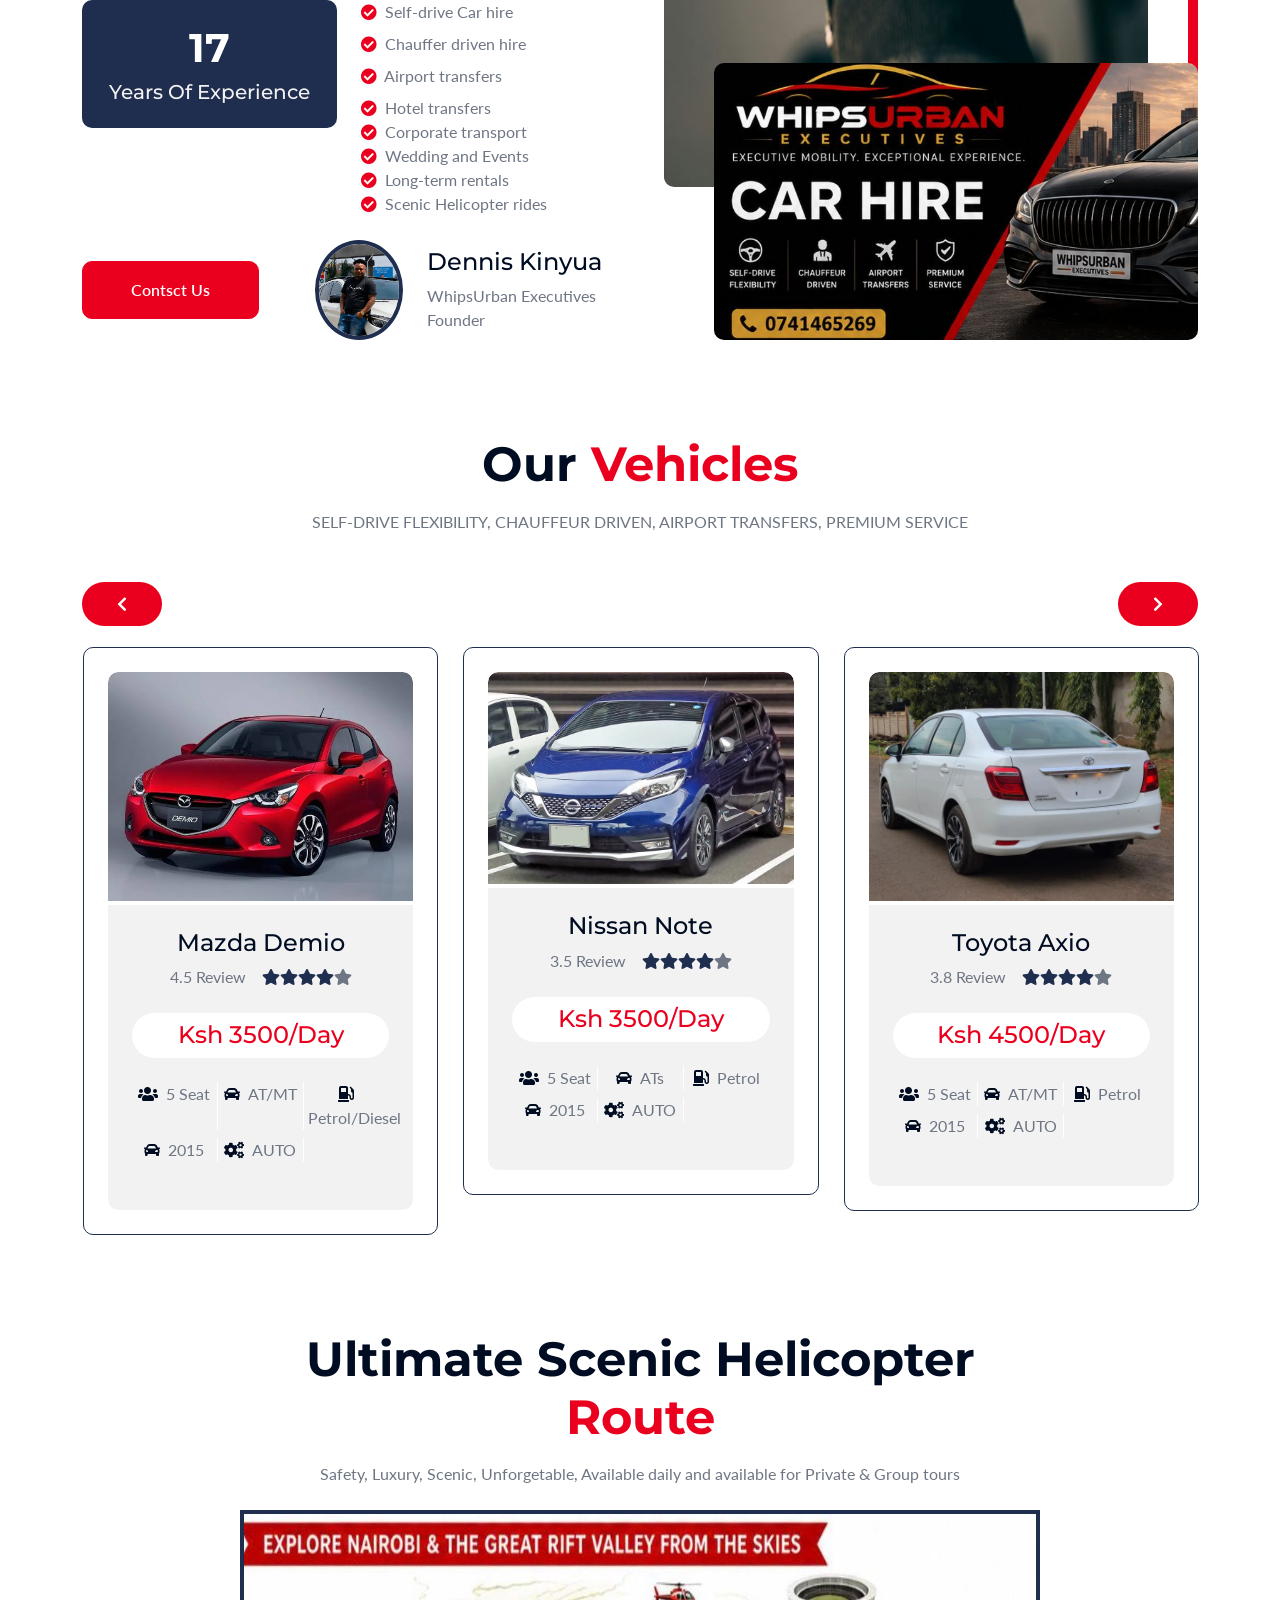
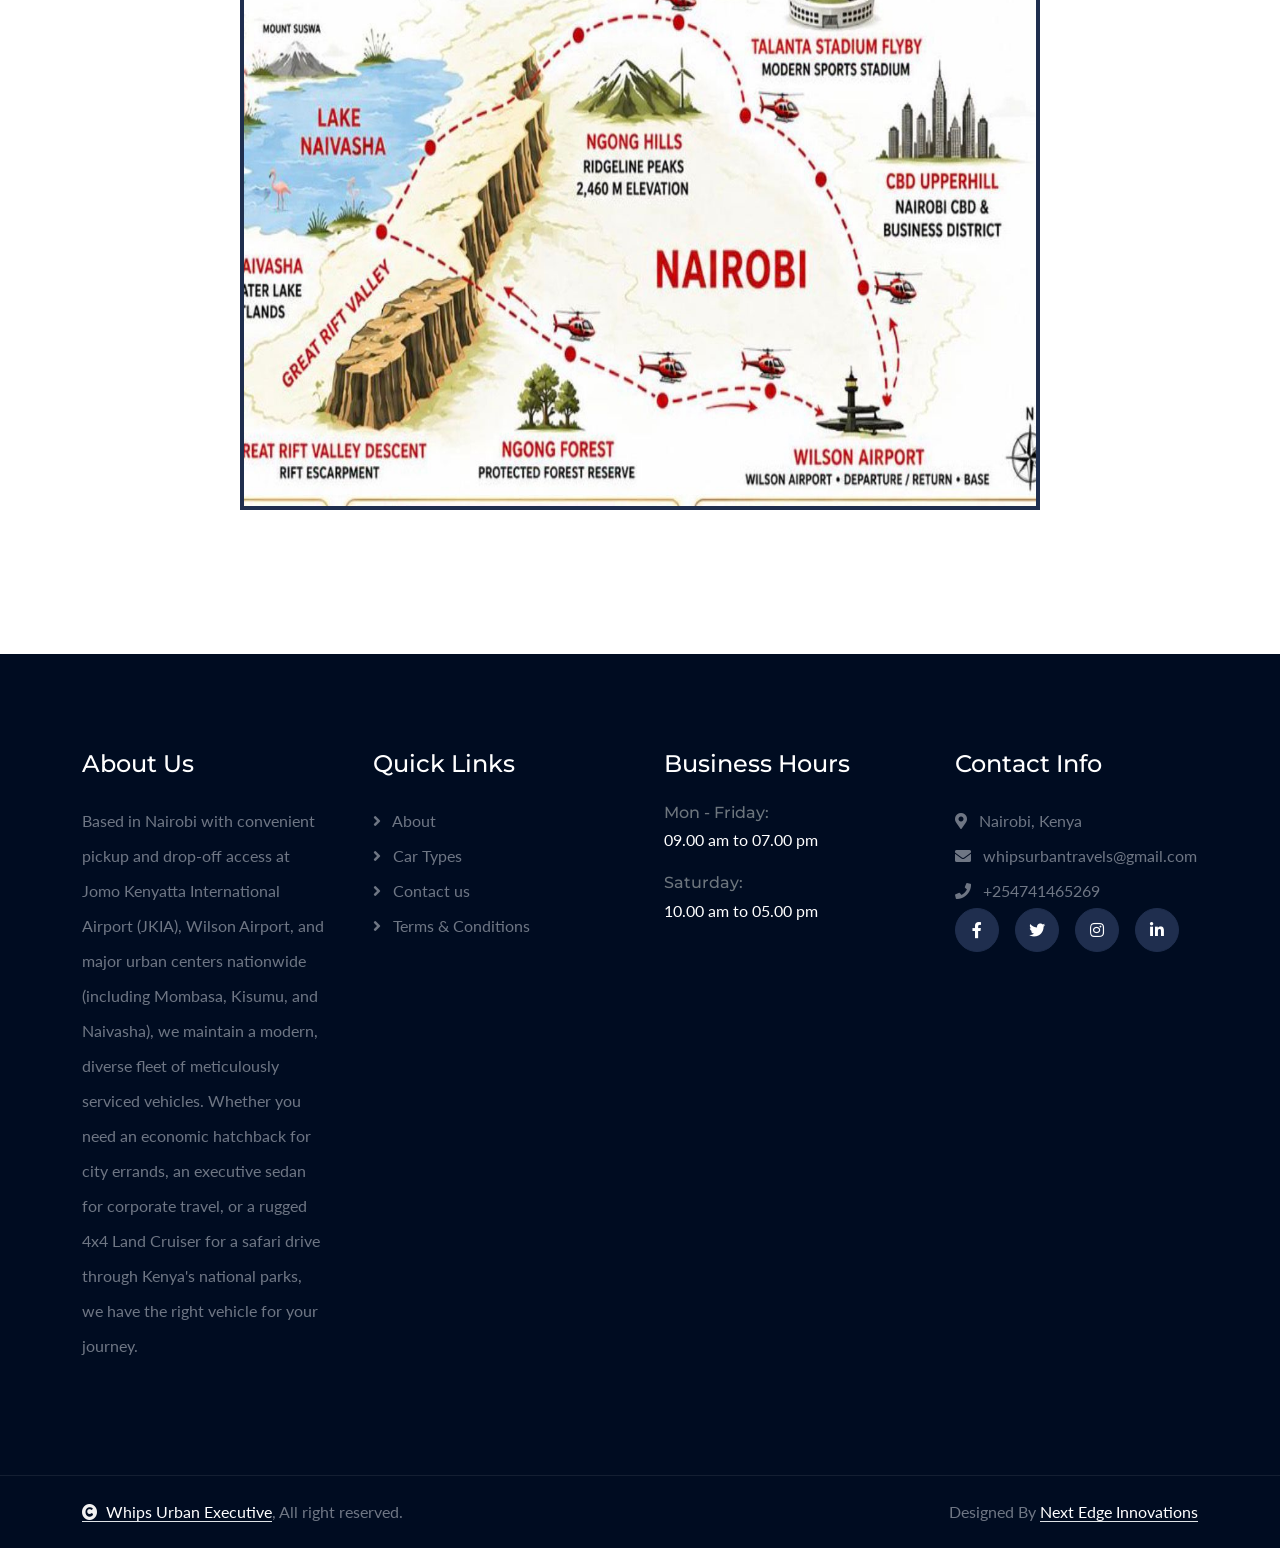
==== commit b7385ec6: "Add files via upload" ====
--- a/index.html
+++ b/index.html
@@ -64,16 +64,18 @@
                 </div>
             </div>
         </div>
-        <!-- Topbar End -->
-
-        <!-- Navbar & Hero Start -->
-        <div class="container-fluid nav-bar sticky-top px-0 px-lg-4 py-2 py-lg-0">
-            <div class="container">
-                <nav class="navbar navbar-expand-lg navbar-light">
-                    <div class="brand-name">
-            <span class="brand-main">WhipsUrban</span>
-            <span class="brand-sub">Executives</span>
-        </div>
+       <!-- Navbar & Hero Start -->
+<div class="container-fluid nav-bar sticky-top px-0 px-lg-4 py-2 py-lg-0">
+    <div class="container">
+        <nav class="navbar navbar-expand-lg navbar-light">
+
+            <!-- Logo -->
+            <img src="img/LOGO.png" alt="WhipsUrban Executives Logo" class="brand-logo">
+
+            <div class="brand-name">
+                <span class="brand-main">WhipsUrban</span>
+                <span class="brand-sub">Executives</span>
+            </div>
                     <button class="navbar-toggler" type="button" data-bs-toggle="collapse" data-bs-target="#navbarCollapse">
                         <span class="fa fa-bars"></span>
                     </button>
--- a/css/style.css
+++ b/css/style.css
@@ -470,6 +470,11 @@
     color: #ff0000;
     white-space: nowrap;
 }
+.brand-logo {
+    height: 55px;
+    width: auto;
+    margin-right: 12px;
+}
 
 /* Executives - Montserrat Light */
 .brand-sub {
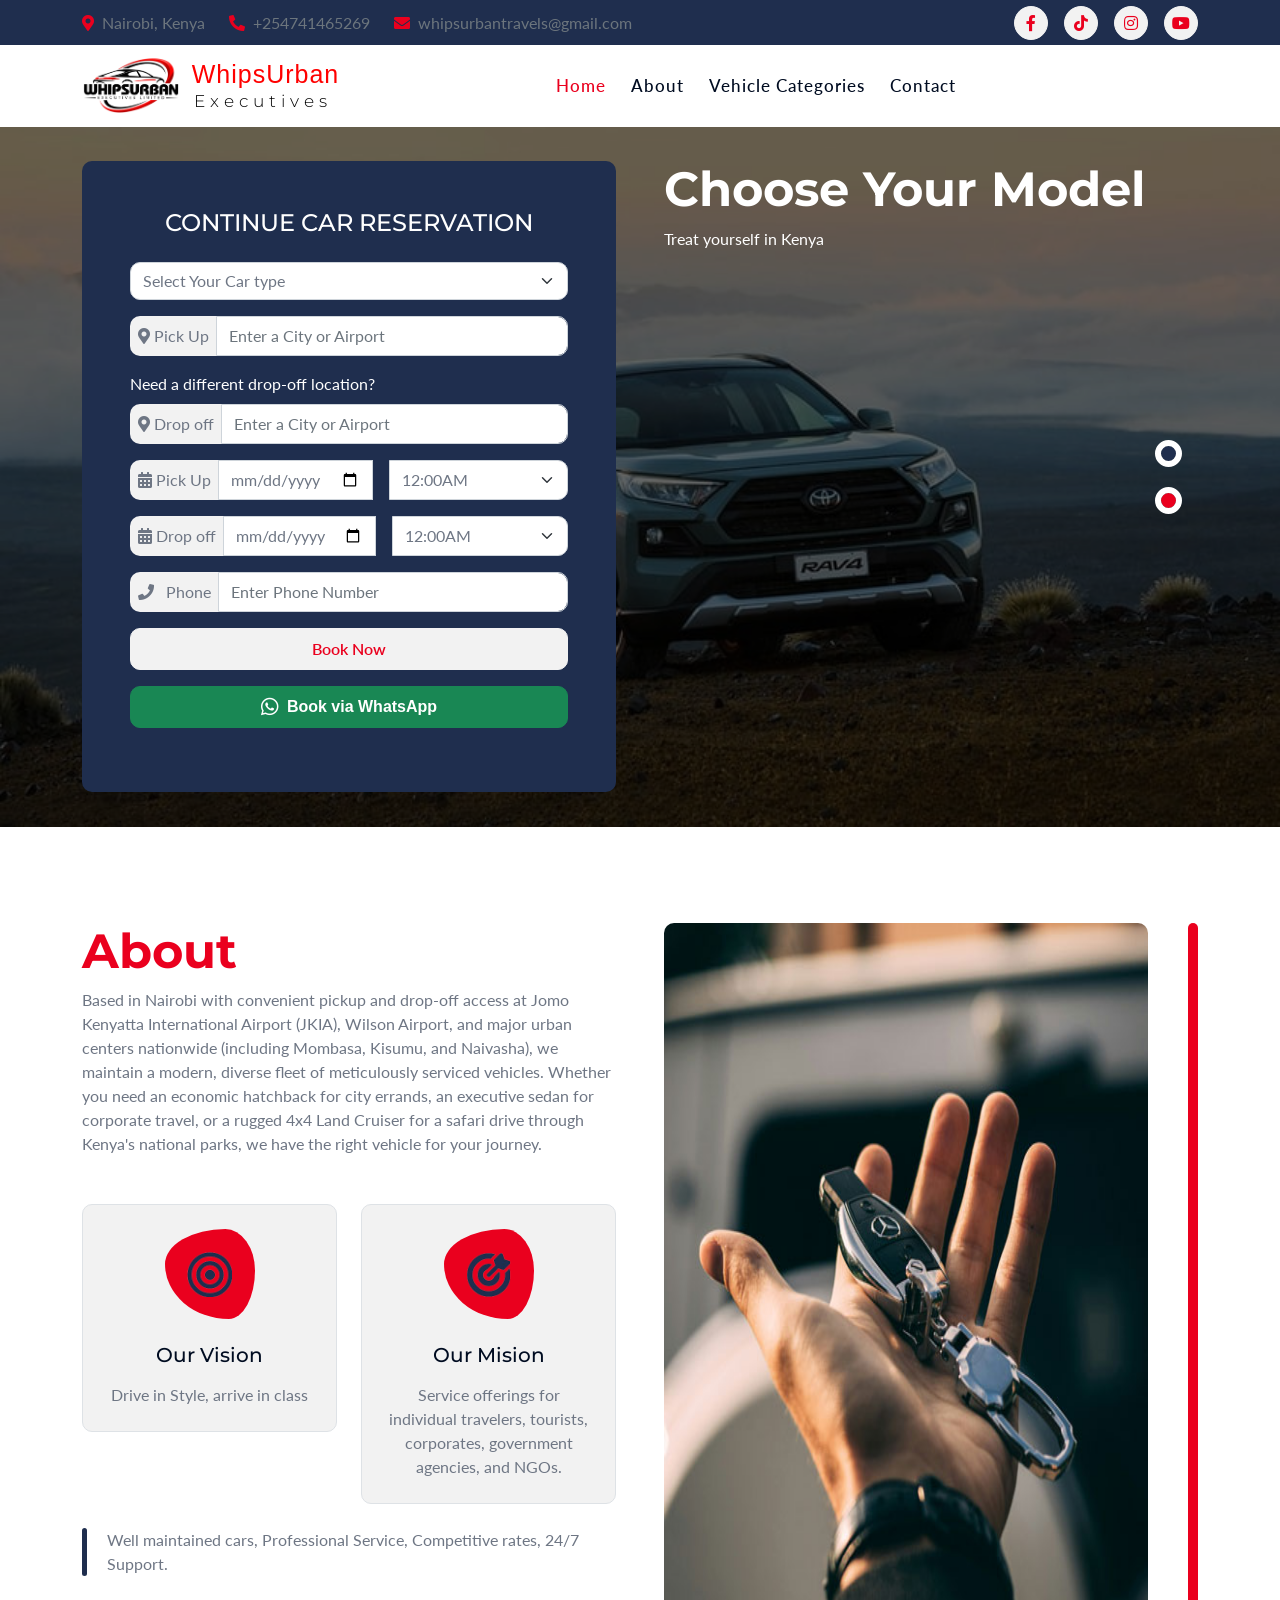
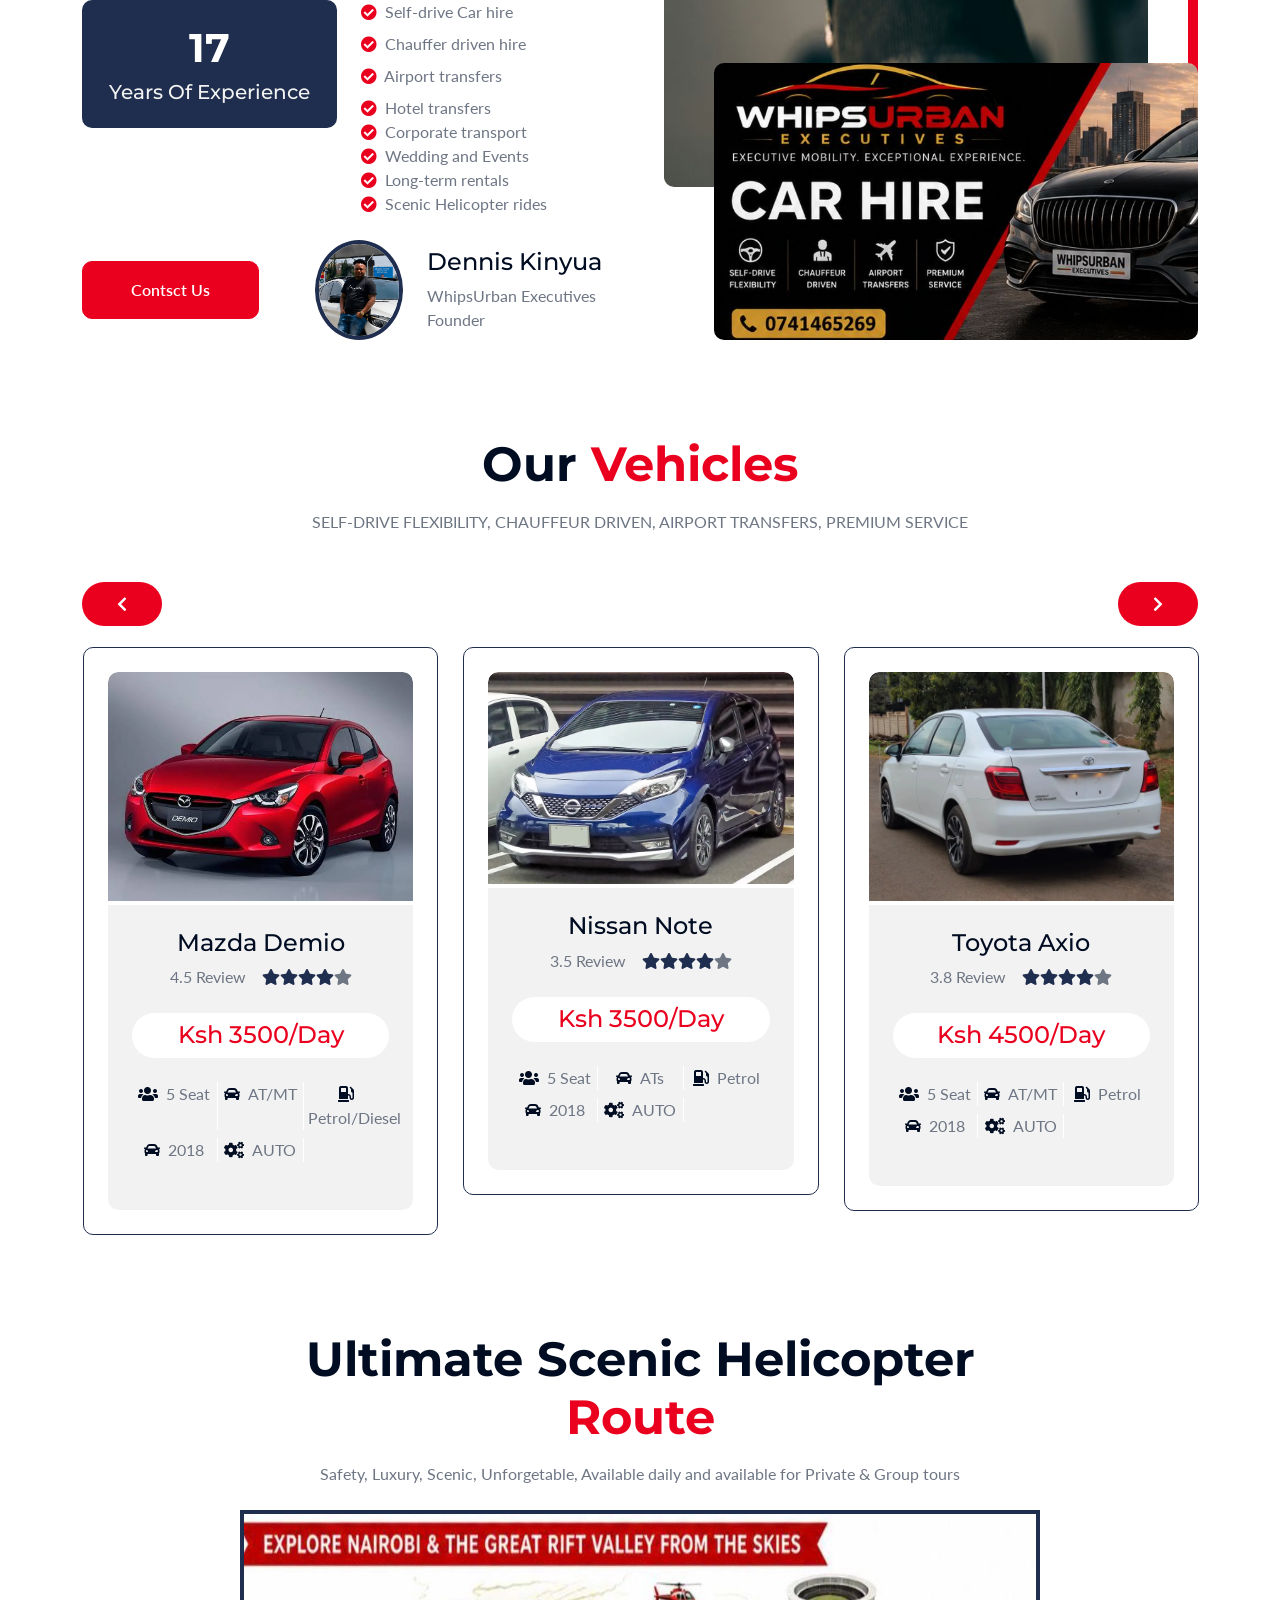
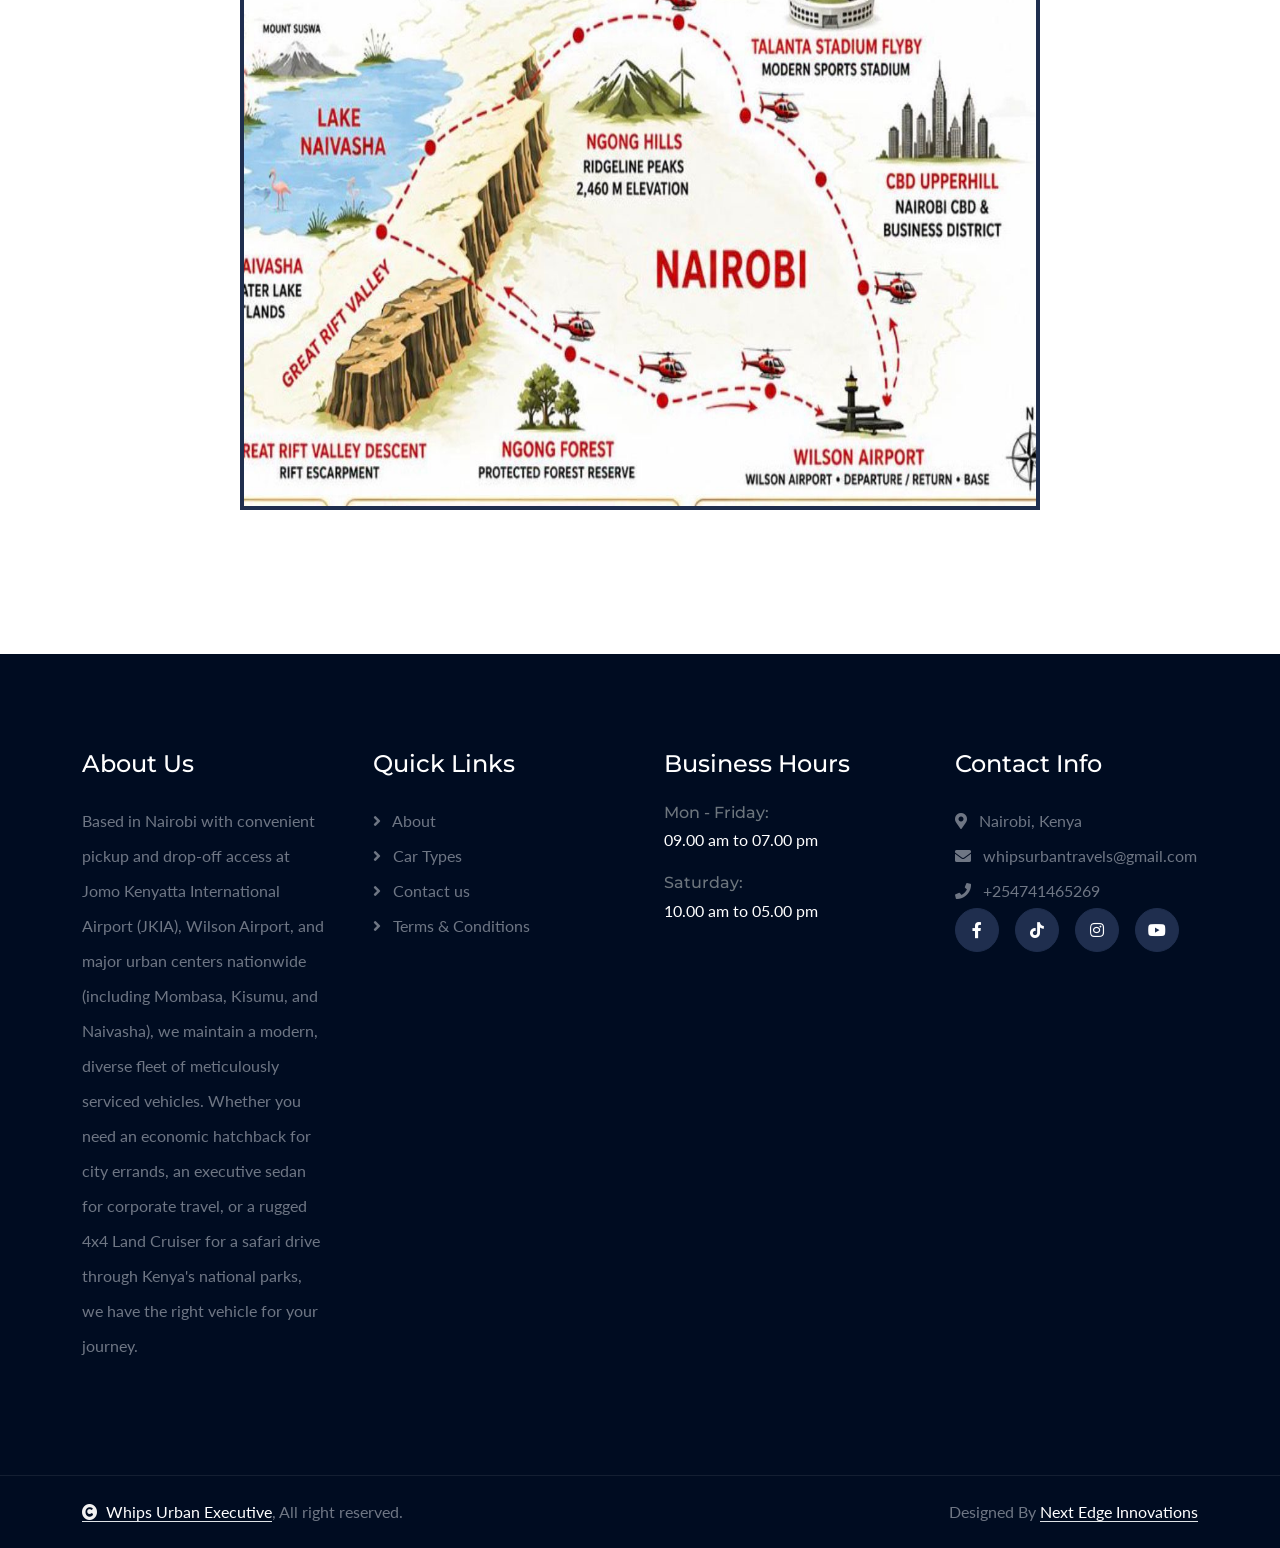
==== commit 2cbf2c7e: "Add files via upload" ====
--- a/index.html
+++ b/index.html
@@ -55,10 +55,10 @@
                     </div>
                     <div class="col-lg-6 text-center text-lg-end">
                         <div class="d-flex align-items-center justify-content-end">
-                            <a href="#" class="btn btn-light btn-sm-square rounded-circle me-3"><i class="fab fa-facebook-f"></i></a>
-                            <a href="#" class="btn btn-light btn-sm-square rounded-circle me-3"><i class="fab fa-twitter"></i></a>
-                            <a href="#" class="btn btn-light btn-sm-square rounded-circle me-3"><i class="fab fa-instagram"></i></a>
-                            <a href="#" class="btn btn-light btn-sm-square rounded-circle me-0"><i class="fab fa-linkedin-in"></i></a>
+                            <a href="https://www.facebook.com/share/197zZtMcqN/?mibextid=wwXIfr" class="btn btn-light btn-sm-square rounded-circle me-3"><i class="fab fa-facebook-f"></i></a>
+                            <a href="https://www.tiktok.com/@whipsurbanexecutives?_r=1&_t=ZS-99ND0GOY4s1" class="btn btn-light btn-sm-square rounded-circle me-3"><i class="fab fa-tiktok"></i></a>
+                            <a href="https://www.instagram.com/whipsurban_executives?igsi=MW9hdHE4OTVheXc2bA%3D%3D&utm_source=qr" class="btn btn-light btn-sm-square rounded-circle me-3"><i class="fab fa-instagram"></i></a>
+                            <a href="https://www.instagram.com/whipsurban_executives?igsi=MW9hdHE4OTVheXc2bA%3D%3D&utm_source=qr" class="btn btn-light btn-sm-square rounded-circle me-0"><i class="fab fa-youtube"></i></a>
                         </div>
                     </div>
                 </div>
@@ -109,7 +109,7 @@
                                     <div class="col-lg-6 fadeInLeft animated" data-animation="fadeInLeft" data-delay="1s" style="animation-delay: 1s;">
                                         <div class="bg-secondary rounded p-5">
                                             <h4 class="text-white mb-4">CONTINUE CAR RESERVATION</h4>
-                                            <form action="https://formsubmit.co/ajax/whipsurbantravels@gmail.com" method="POST" class="ajax-email-form">
+                                         <form action="https://formsubmit.co/ajax/whipsurbantravels@gmail.com" method="POST" class="ajax-email-form">
                                                 <input type="hidden" name="_subject" value="New Whips Urban Executive Booking Request">
                                                 <input type="hidden" name="_captcha" value="false">
                                                 <input type="hidden" name="_template" value="table">
@@ -230,8 +230,14 @@
                                                     <div class="col-12">
                                                         <button type="submit" class="btn btn-light w-100 py-2">Book Now</button>
                                                     </div>
+                                                    <div class="col-12">
+                                                        <a href="https://wa.me/254741465269?text=Hello%20I%20am%20interested%20in%20your%20car%20hire%20services" target="_blank" class="btn btn-success w-100 py-2 d-flex align-items-center justify-content-center fw-bold">
+                                                            <i class="fab fa-whatsapp me-2 fs-5"></i> Book via WhatsApp
+                                                        </a>
+                                                    </div>
                                                 </div>
                                                 <div class="form-status mt-3" role="status" aria-live="polite"></div>
+                                                 
                             </form>
                                         </div>
                                     </div>
@@ -253,7 +259,7 @@
                                     <div class="col-lg-6 fadeInLeft animated" data-animation="fadeInLeft" data-delay="1s" style="animation-delay: 1s;">
                                         <div class="bg-secondary rounded p-5">
                                             <h4 class="text-white mb-4">CONTINUE CAR RESERVATION</h4>
-                                            <form action="https://formsubmit.co/ajax/whipsurbantravels@gmail.com" method="POST" class="ajax-email-form">
+                                                                                     <form action="https://formsubmit.co/ajax/whipsurbantravels@gmail.com" method="POST" class="ajax-email-form">
                                                 <input type="hidden" name="_subject" value="New Whips Urban Executive Booking Request">
                                                 <input type="hidden" name="_captcha" value="false">
                                                 <input type="hidden" name="_template" value="table">
@@ -360,21 +366,6 @@
                                                                 <option value="5">5:00AM</option>
                                                                 <option value="6">6:00AM</option>
                                                                 <option value="7">7:00AM</option>
-                                                                <option value="8">8:00AM</option>
-                                                                <option value="9">9:00AM</option>
-                                                                <option value="10">10:00AM</option>
-                                                                <option value="11">11:00AM</option>
-                                                                <option value="12">1:00PM</option>
-                                                                <option value="13">2:00PM</option>
-                                                                <option value="14">3:00PM</option>
-                                                                <option value="15">4:00PM</option>
-                                                                <option value="16">5:00PM</option>
-                                                                <option value="17">6:00PM</option>
-                                                                <option value="18">7:00PM</option>
-                                                                <option value="19">8:00PM</option>
-                                                                <option value="20">9:00PM</option>
-                                                                <option value="21">10:00PM</option>
-                                                                <option value="22">11:00PM</option>
                                                             </select>
                                                         </div>
                                                     </div>
@@ -388,9 +379,15 @@
                                                     </div>
                                                     <div class="col-12">
                                                         <button type="submit" class="btn btn-light w-100 py-2">Book Now</button>
+                                                    </div>
+                                                    <div class="col-12">
+                                                        <a href="https://wa.me/254741465269?text=Hello%20I%20am%20interested%20in%20your%20car%20hire%20services" target="_blank" class="btn btn-success w-100 py-2 d-flex align-items-center justify-content-center fw-bold">
+                                                            <i class="fab fa-whatsapp me-2 fs-5"></i> Book via WhatsApp
+                                                        </a>
                                                     </div>
                                                 </div>
                                                 <div class="form-status mt-3" role="status" aria-live="polite"></div>
+                                                 
                             </form>
                                         </div>
                                     </div>
@@ -530,7 +527,7 @@
                                         <i class="fa fa-gas-pump text-dark"></i> <span class="text-body ms-1">Petrol/Diesel</span>
                                     </div>
                                     <div class="col-4 border-end border-white">
-                                        <i class="fa fa-car text-dark"></i> <span class="text-body ms-1">2015</span>
+                                        <i class="fa fa-car text-dark"></i> <span class="text-body ms-1">2018</span>
                                     </div>
                                     <div class="col-4 border-end border-white">
                                         <i class="fa fa-cogs text-dark"></i> <span class="text-body ms-1">AUTO</span>
@@ -572,7 +569,7 @@
                                         <i class="fa fa-gas-pump text-dark"></i> <span class="text-body ms-1">Petrol</span>
                                     </div>
                                     <div class="col-4 border-end border-white">
-                                        <i class="fa fa-car text-dark"></i> <span class="text-body ms-1">2015</span>
+                                        <i class="fa fa-car text-dark"></i> <span class="text-body ms-1">2018</span>
                                     </div>
                                     <div class="col-4 border-end border-white">
                                         <i class="fa fa-cogs text-dark"></i> <span class="text-body ms-1">AUTO</span>
@@ -614,7 +611,7 @@
                                         <i class="fa fa-gas-pump text-dark"></i> <span class="text-body ms-1">Petrol</span>
                                     </div>
                                     <div class="col-4 border-end border-white">
-                                        <i class="fa fa-car text-dark"></i> <span class="text-body ms-1">2015</span>
+                                        <i class="fa fa-car text-dark"></i> <span class="text-body ms-1">2018</span>
                                     </div>
                                     <div class="col-4 border-end border-white">
                                         <i class="fa fa-cogs text-dark"></i> <span class="text-body ms-1">AUTO</span>
@@ -656,7 +653,7 @@
                                         <i class="fa fa-gas-pump text-dark"></i> <span class="text-body ms-1">Petrol</span>
                                     </div>
                                     <div class="col-4 border-end border-white">
-                                        <i class="fa fa-car text-dark"></i> <span class="text-body ms-1">2015</span>
+                                        <i class="fa fa-car text-dark"></i> <span class="text-body ms-1">2018</span>
                                     </div>
                                     <div class="col-4 border-end border-white">
                                         <i class="fa fa-cogs text-dark"></i> <span class="text-body ms-1">AUTO</span>
@@ -727,10 +724,10 @@
                             <a href="mailto:whipsurbantravels@gmail.com"><i class="fas fa-envelope me-2"></i> whipsurbantravels@gmail.com</a>
                             <a href="tel:+254741465269"><i class="fas fa-phone me-2"></i> +254741465269</a>
                             <div class="d-flex">
-                                <a class="btn btn-secondary btn-md-square rounded-circle me-3" href=""><i class="fab fa-facebook-f text-white"></i></a>
-                                <a class="btn btn-secondary btn-md-square rounded-circle me-3" href=""><i class="fab fa-twitter text-white"></i></a>
-                                <a class="btn btn-secondary btn-md-square rounded-circle me-3" href=""><i class="fab fa-instagram text-white"></i></a>
-                                <a class="btn btn-secondary btn-md-square rounded-circle me-0" href=""><i class="fab fa-linkedin-in text-white"></i></a>
+                                <a class="btn btn-secondary btn-md-square rounded-circle me-3" href="https://www.facebook.com/share/197zZtMcqN/?mibextid=wwXIfr"><i class="fab fa-facebook-f text-white"></i></a>
+                                <a class="btn btn-secondary btn-md-square rounded-circle me-3" href="https://www.tiktok.com/@whipsurbanexecutives?_r=1&_t=ZS-99ND0GOY4s1"><i class="fab fa-tiktok text-white"></i></a>
+                                <a class="btn btn-secondary btn-md-square rounded-circle me-3" href="https://www.instagram.com/whipsurban_executives?igsi=MW9hdHE4OTVheXc2bA%3D%3D&utm_source=qr"><i class="fab fa-instagram text-white"></i></a>
+                                <a class="btn btn-secondary btn-md-square rounded-circle me-0" href="https://www.tiktok.com/@whipsurbanexecutives?_r=1&_t=ZS-99ND0GOY4s1"><i class="fab fa-youtube text-white"></i></a>
                             </div>
                         </div>
                     </div>
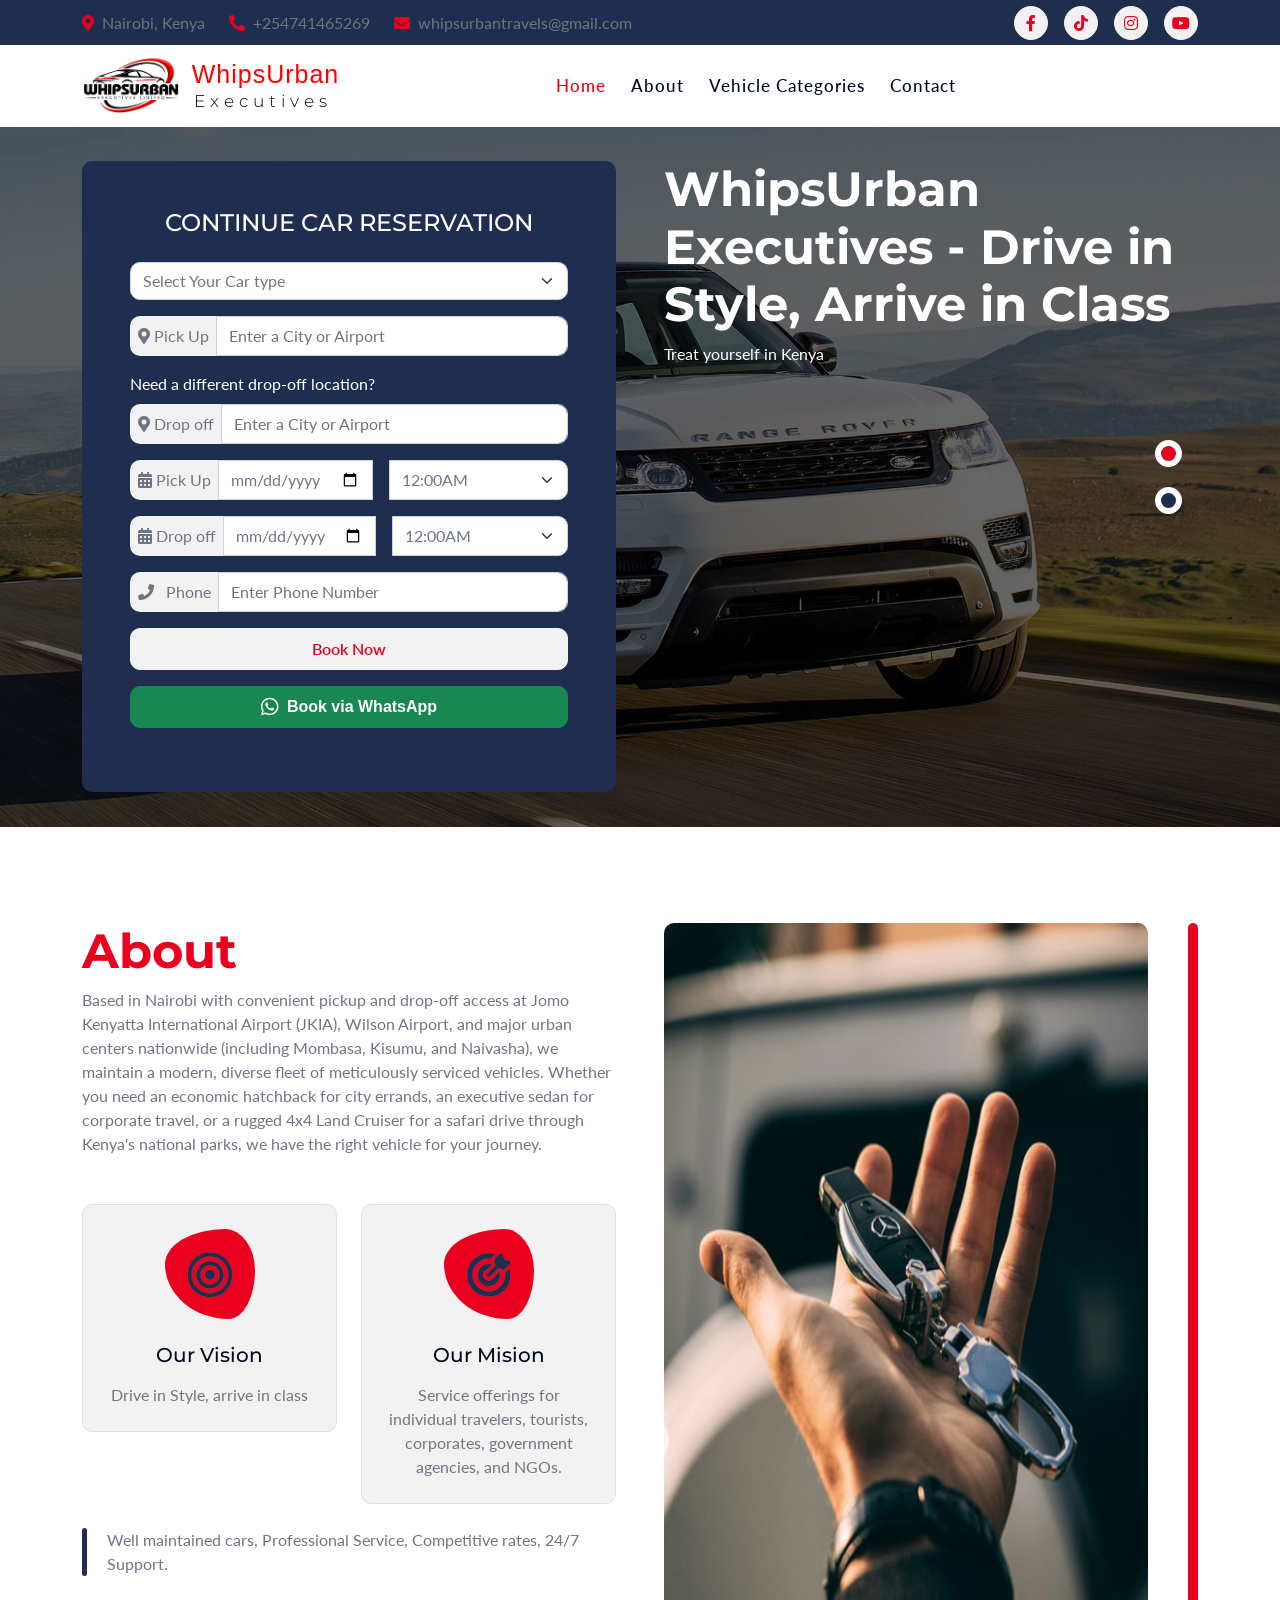
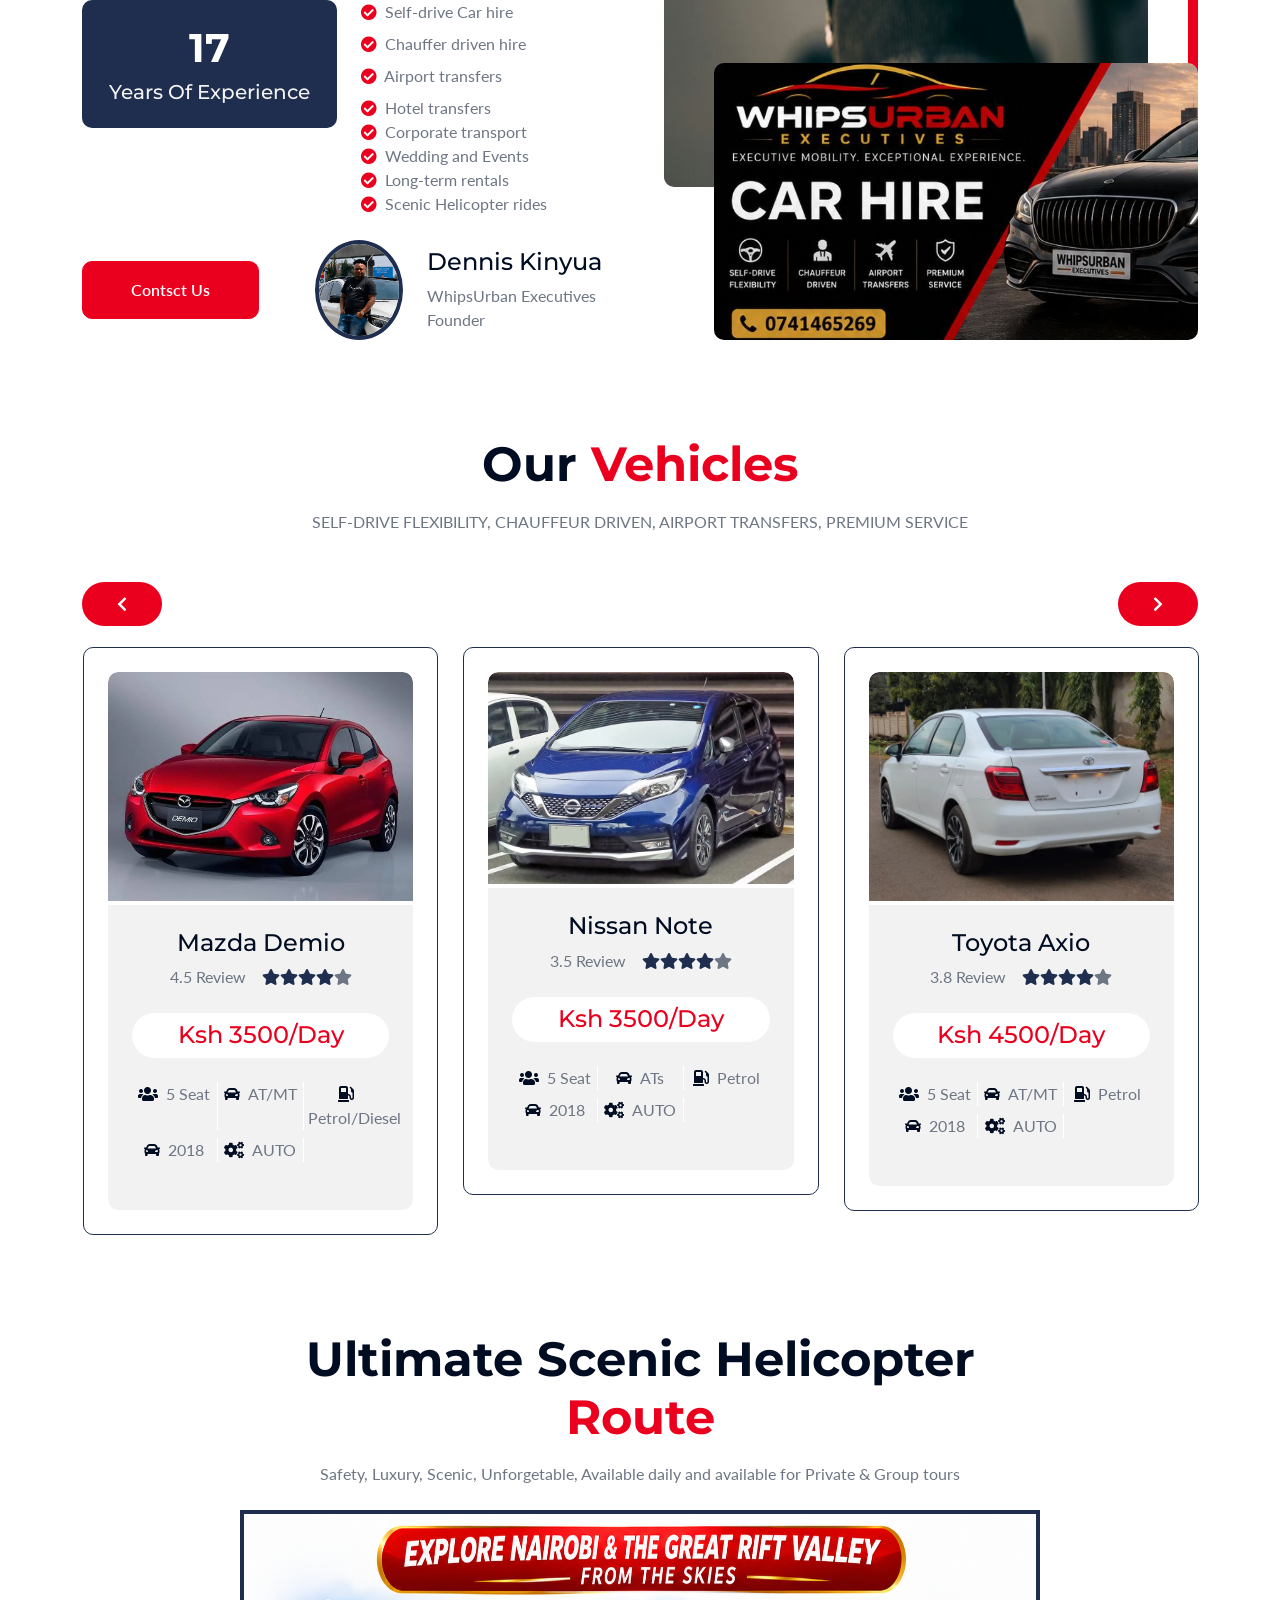
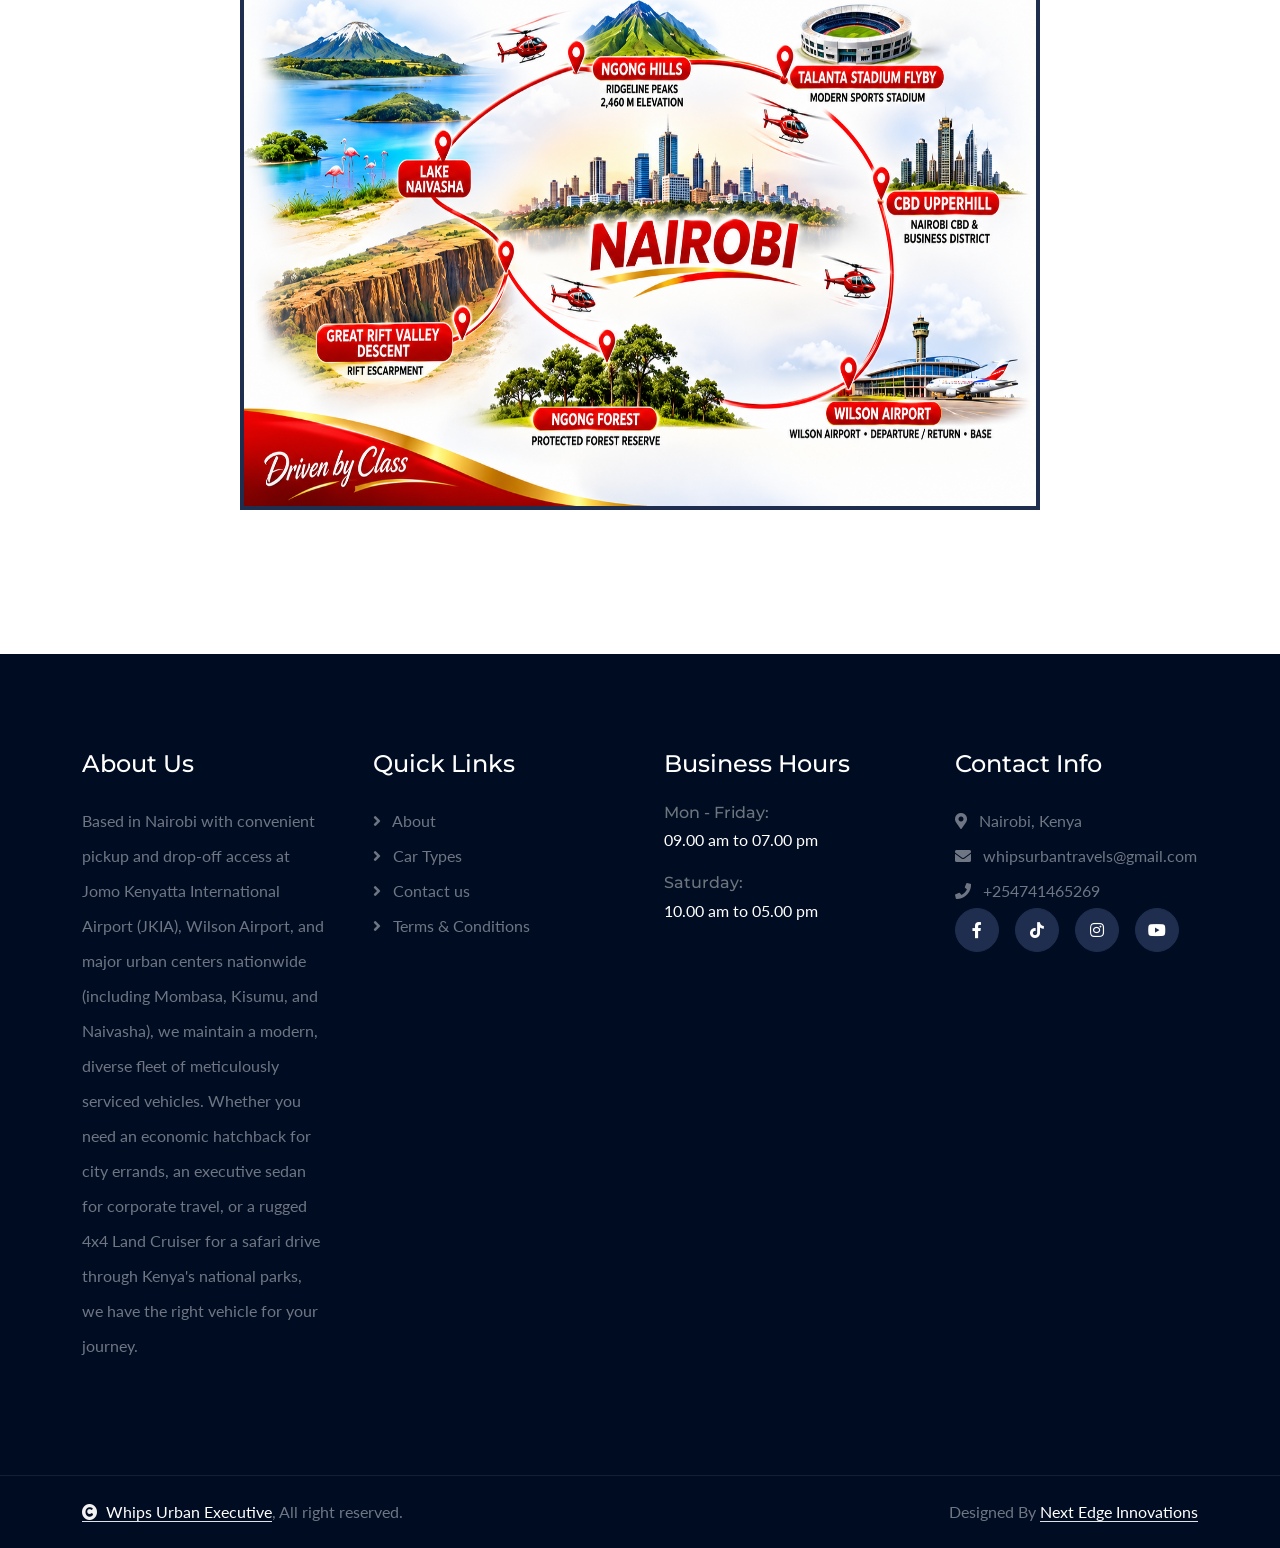
==== commit d239fc7f: "Update index.html" ====
--- a/index.html
+++ b/index.html
@@ -677,7 +677,7 @@
                     <p class="mb-0">Safety, Luxury, Scenic, Unforgetable, Available daily and available for Private & Group tours
                     </p>
                     <br>
-                    <img src="img/helicopter-route.jpg" class="img-fluid border border-4 border-secondary" style="width: 900px; height: 600px;" alt="Image">
+                    <img src="img/CHOPPER ROUTE MAP.png" class="img-fluid border border-4 border-secondary" style="width: 900px; height: 600px;" alt="Image">
                 </div>
             </div>
         </div>
